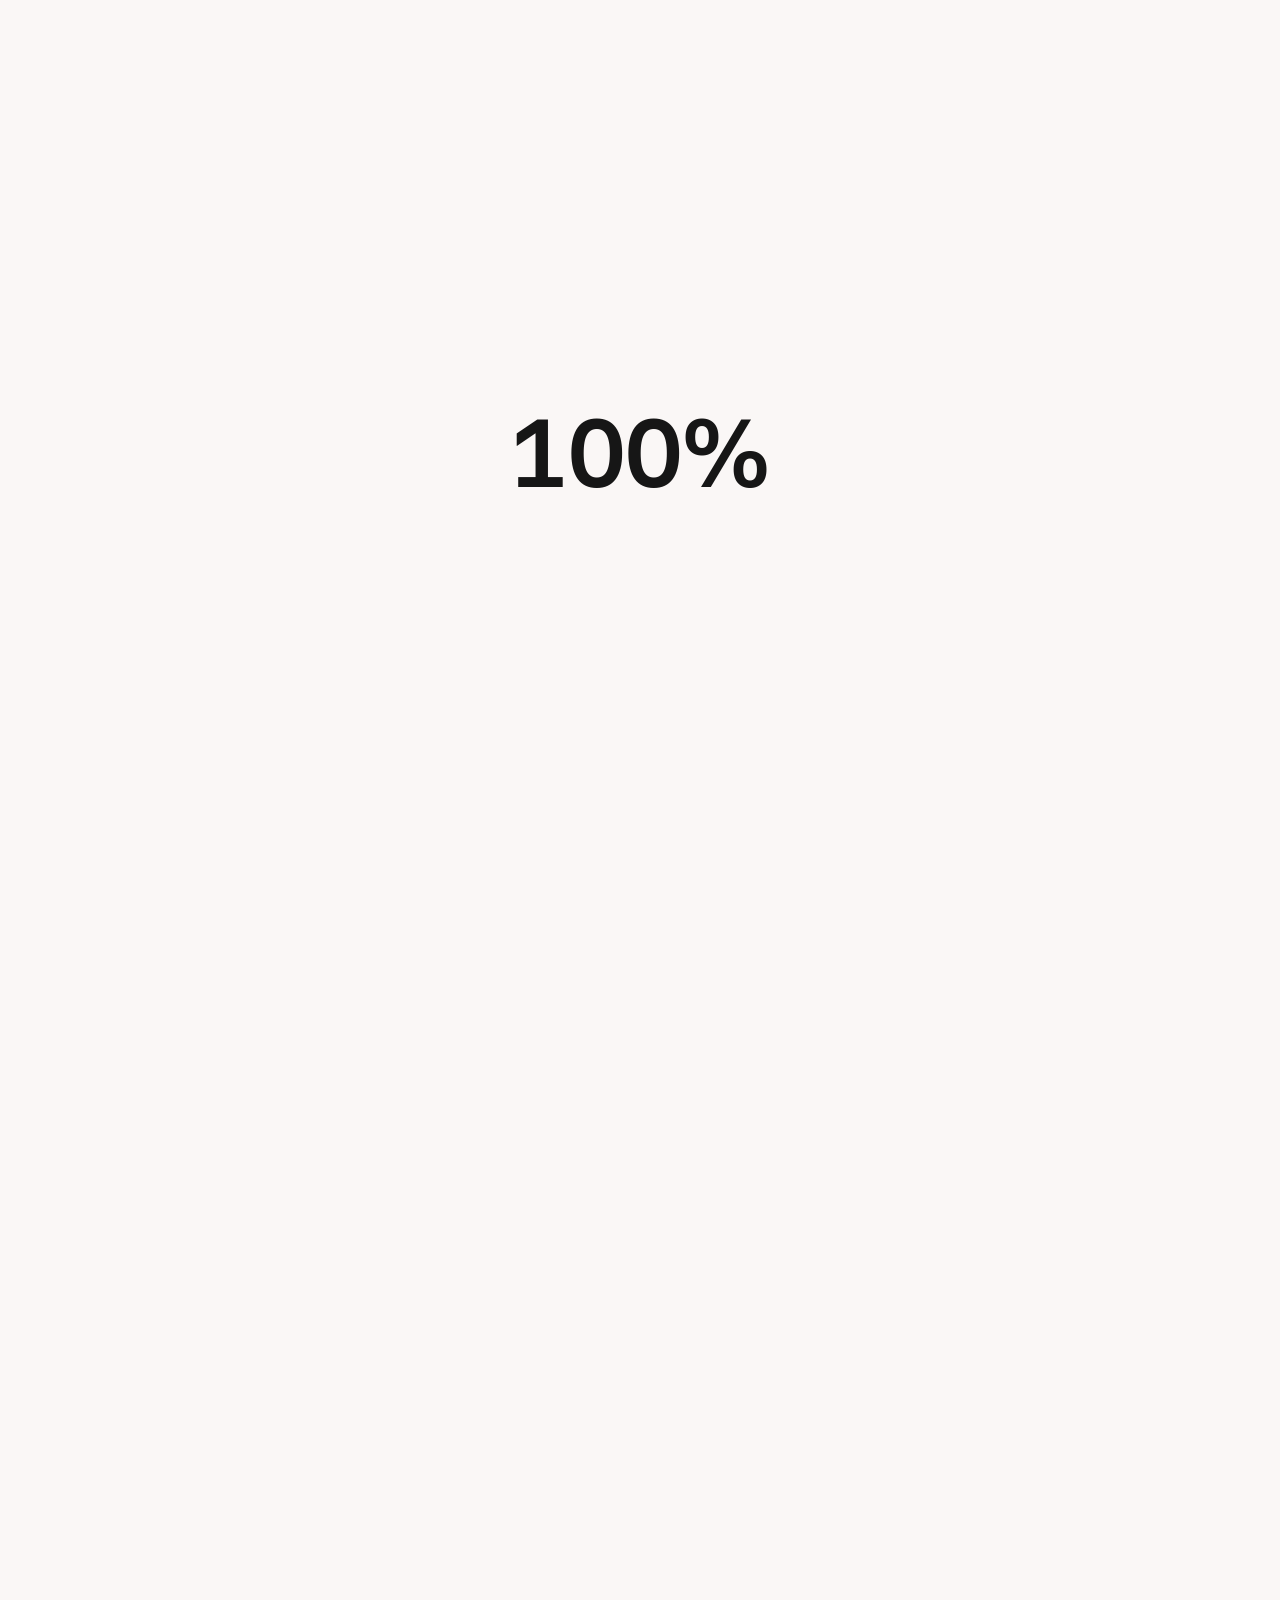
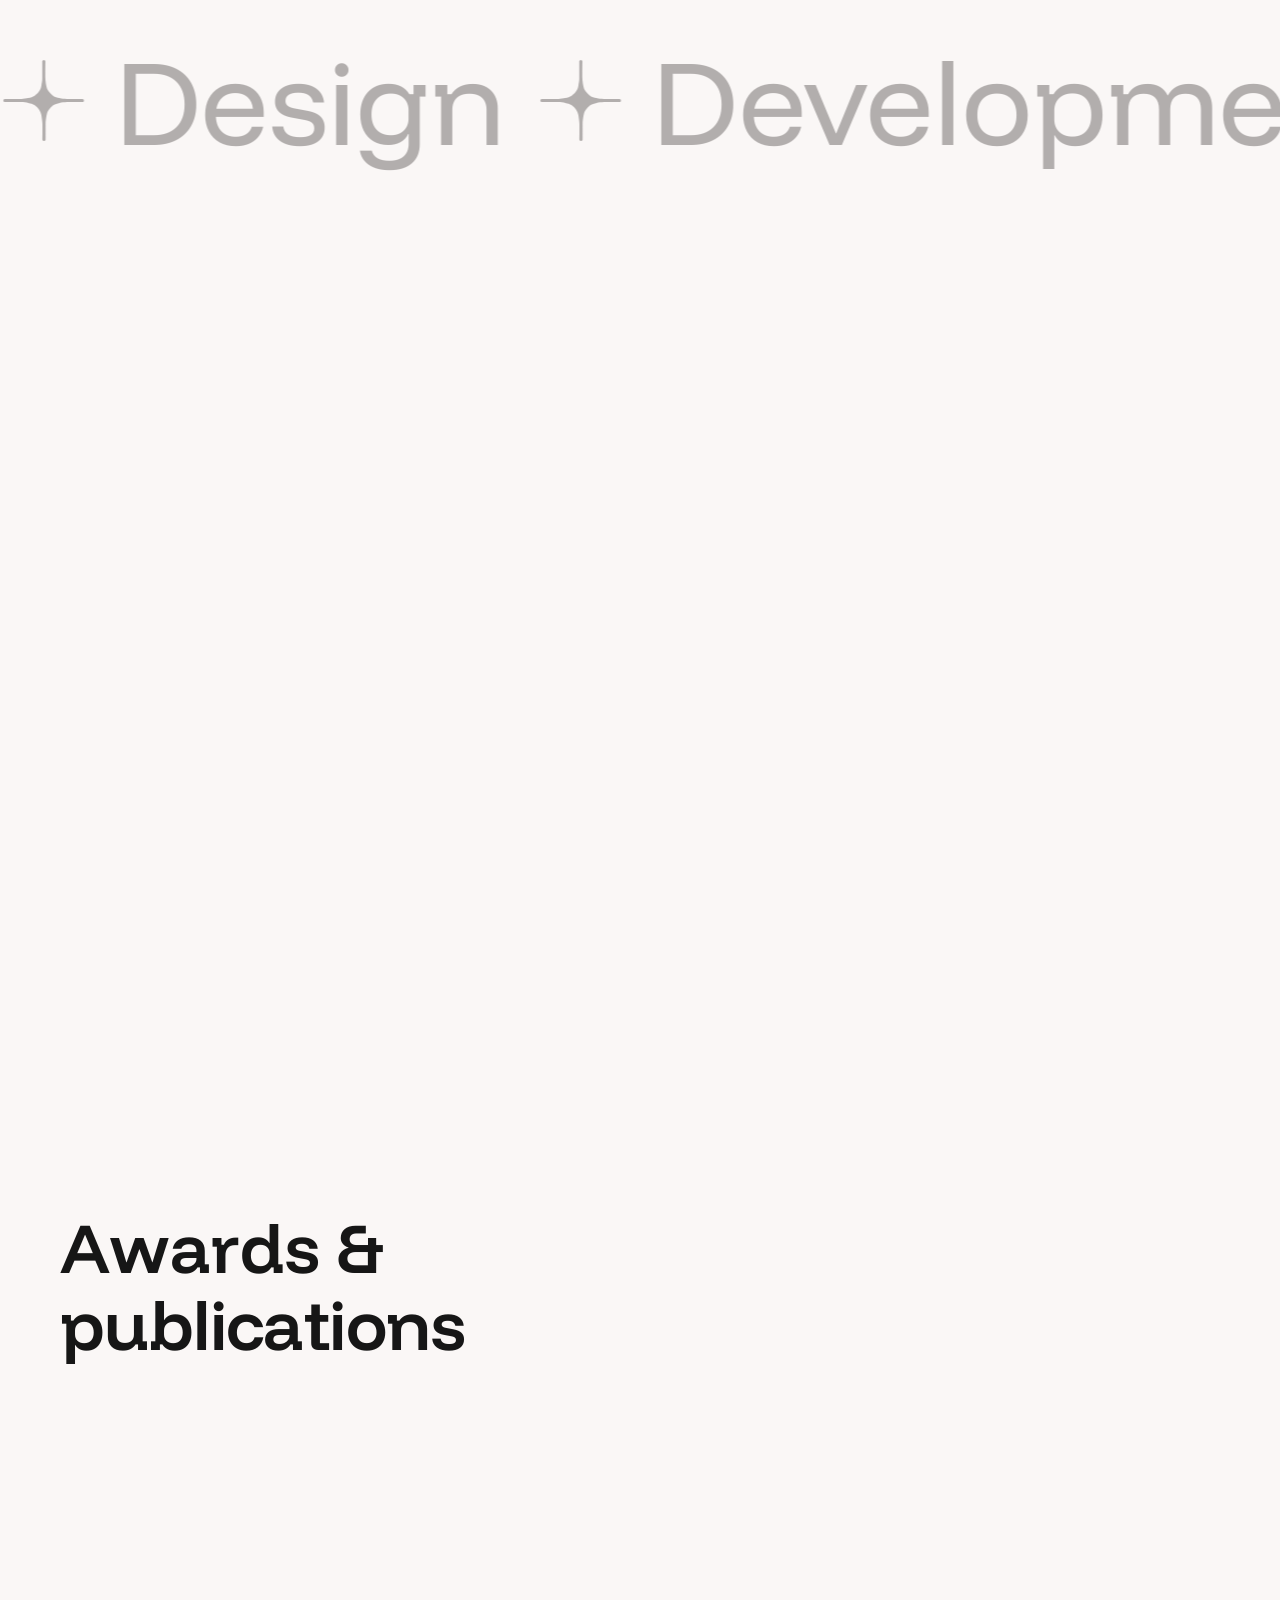
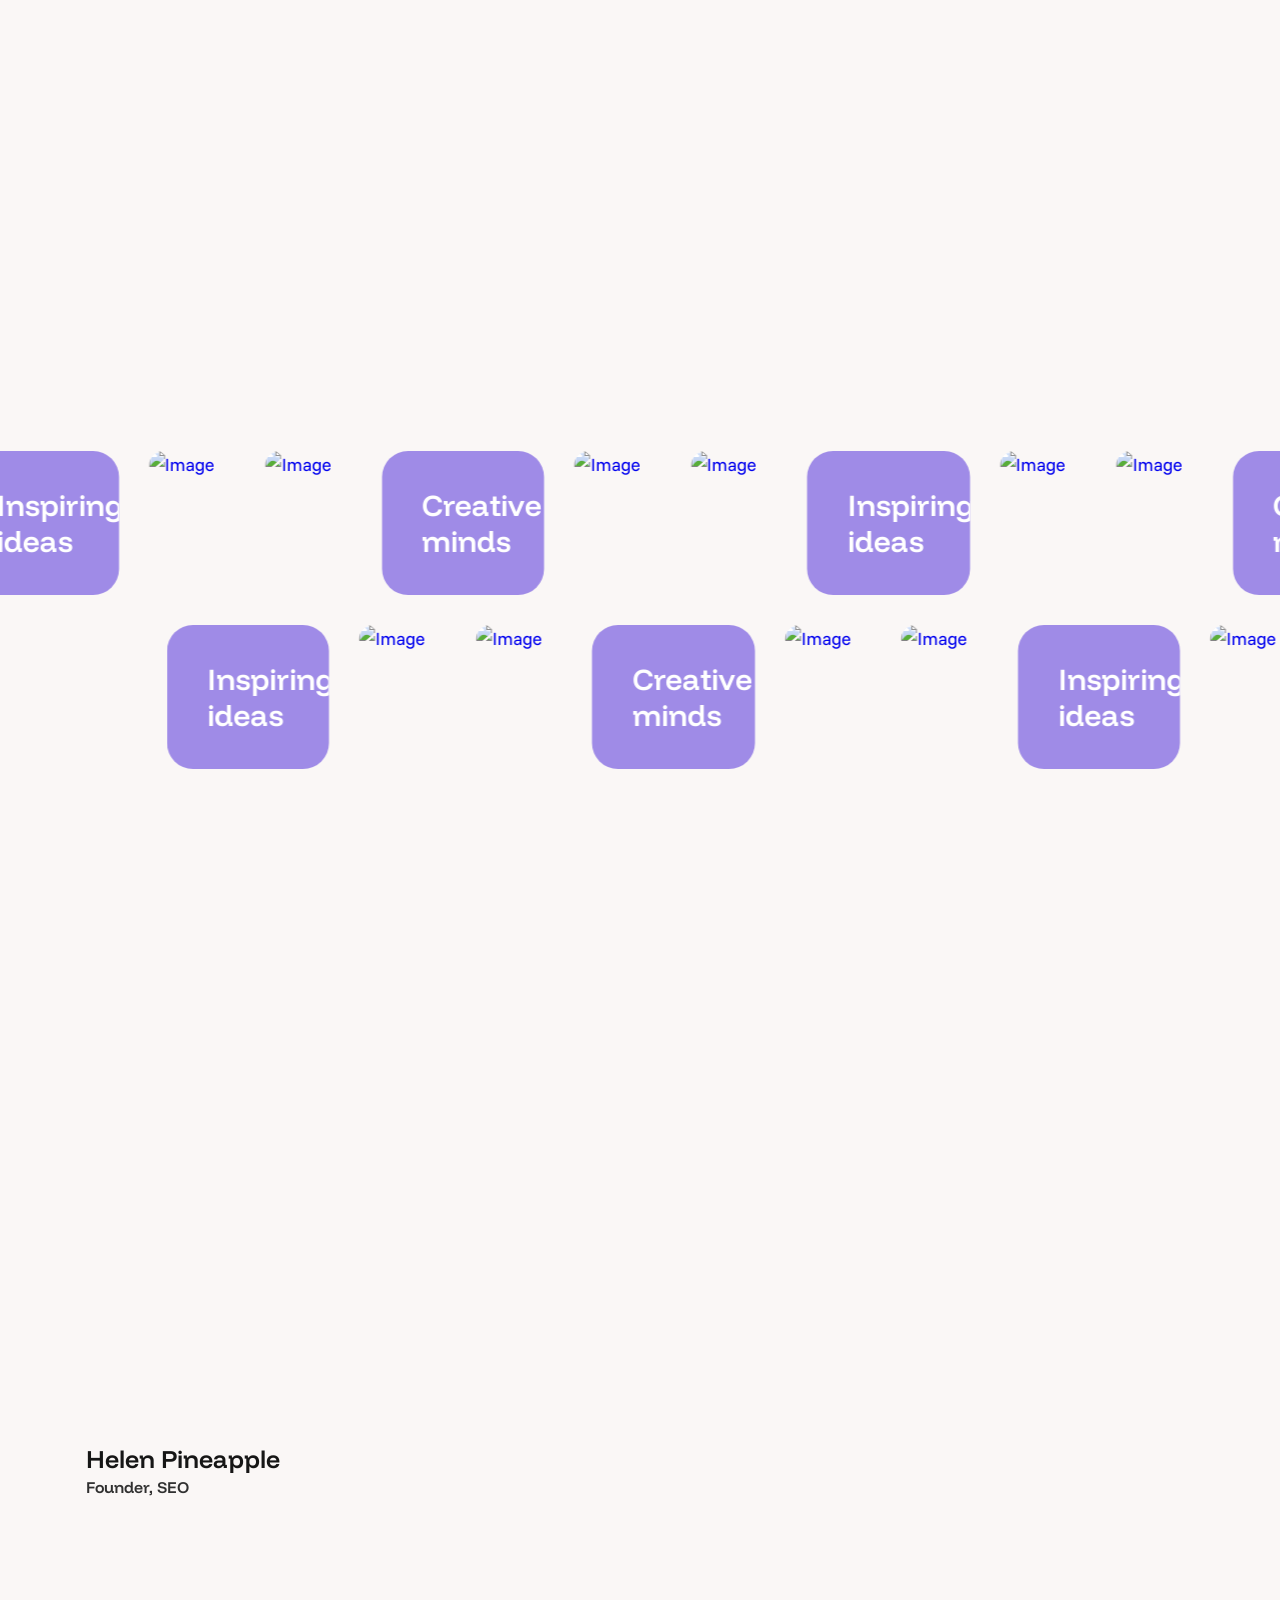
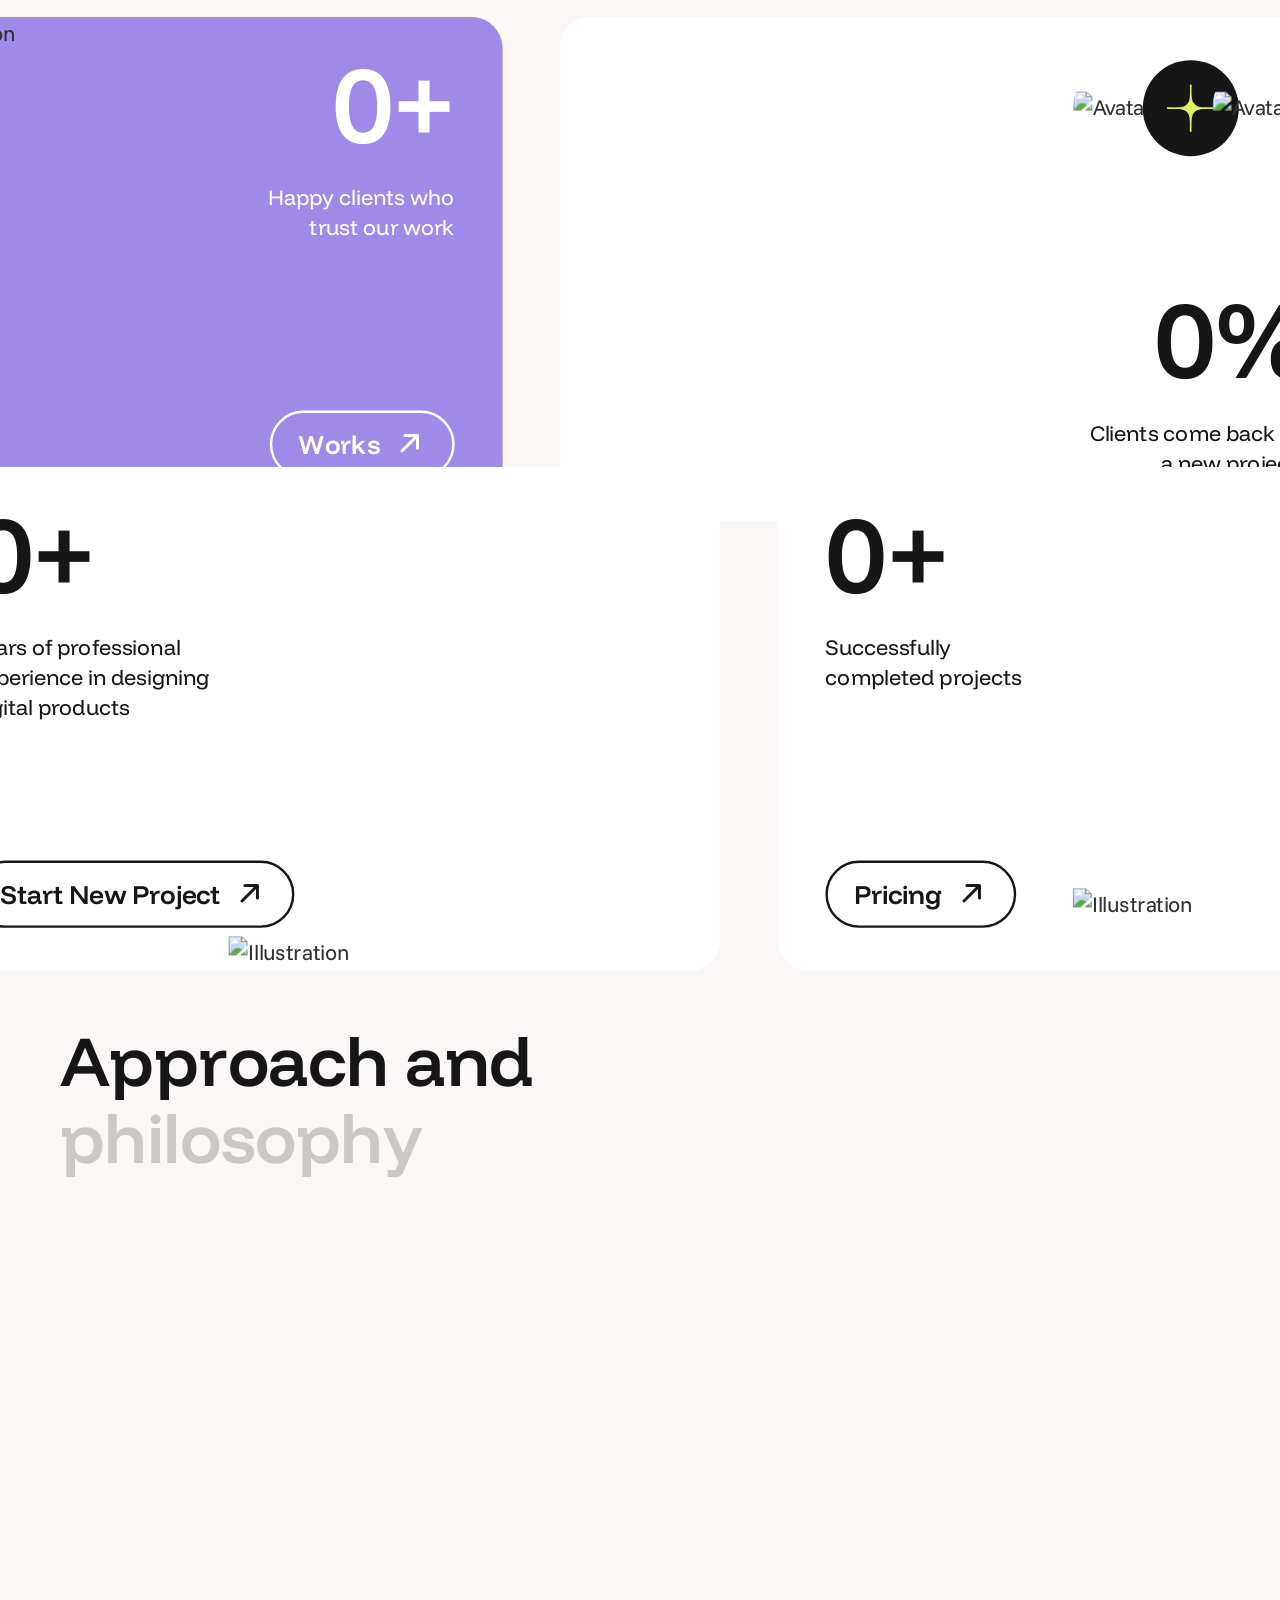
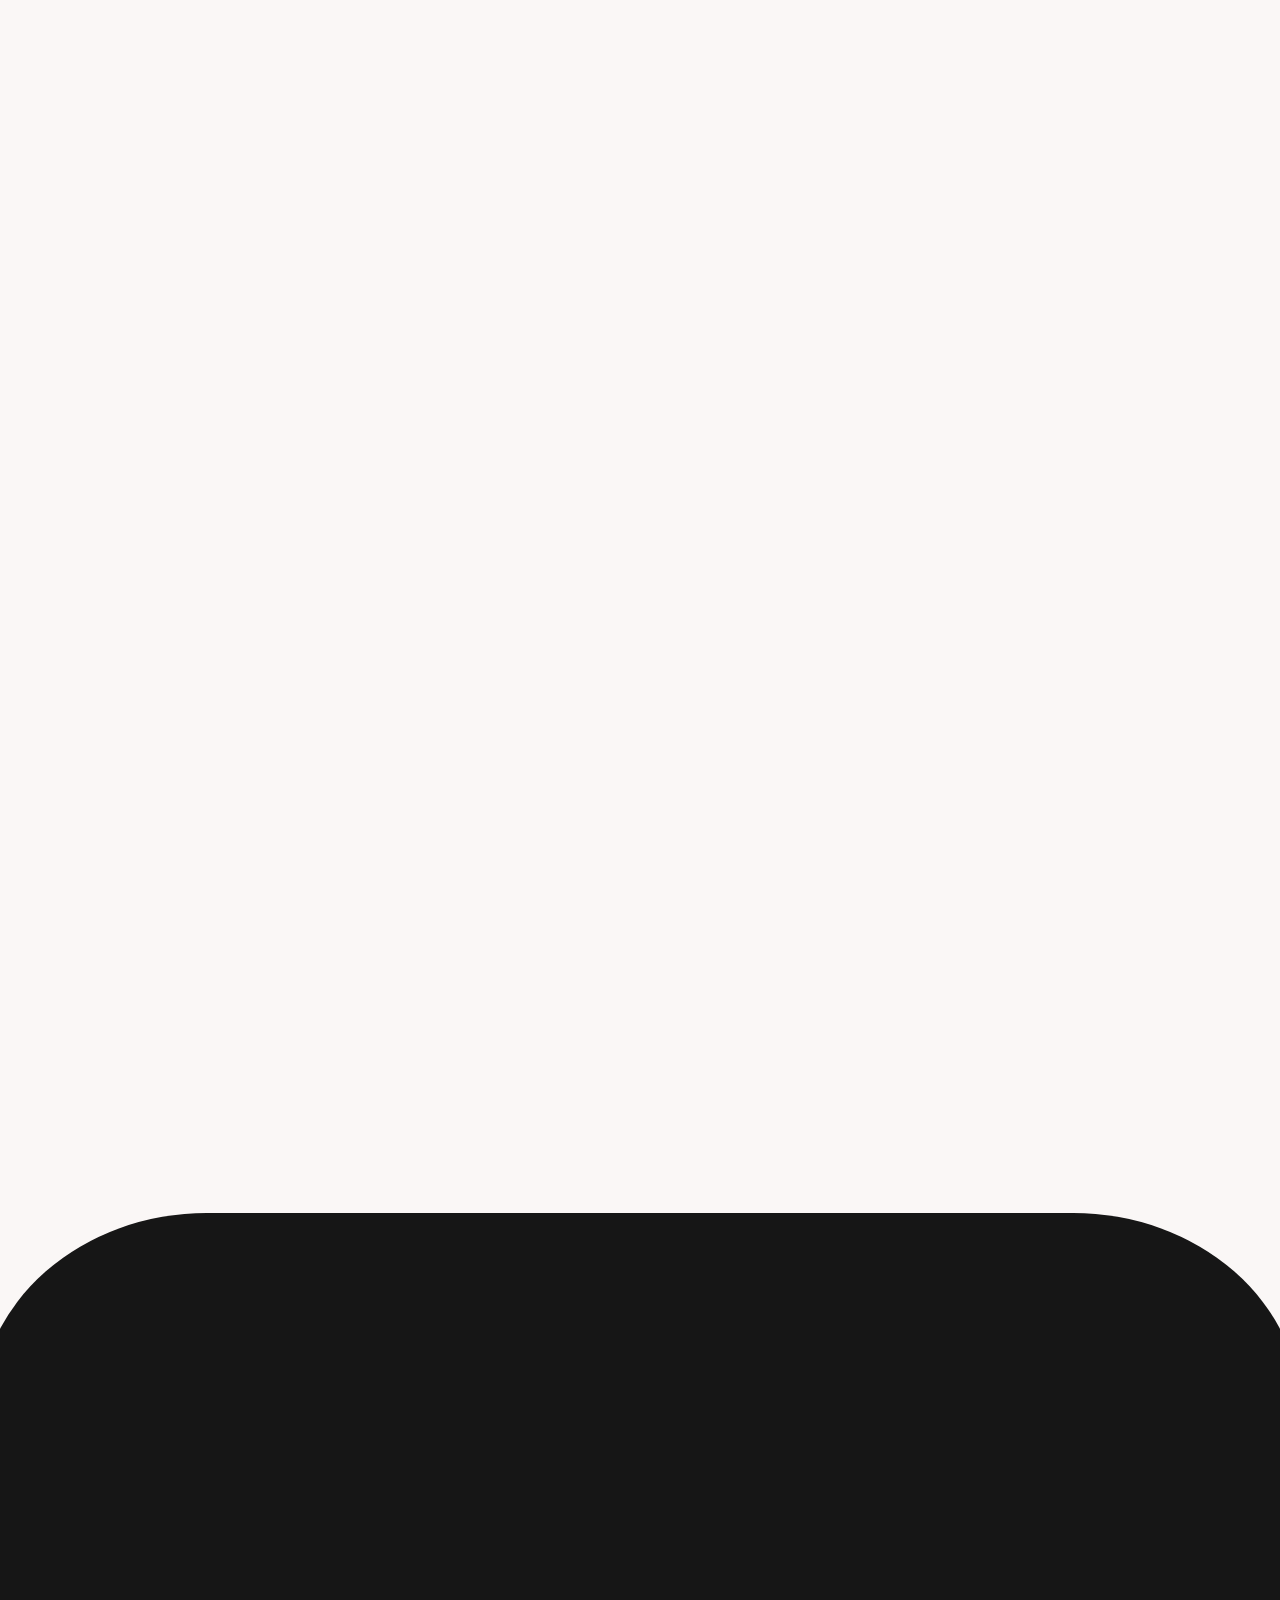
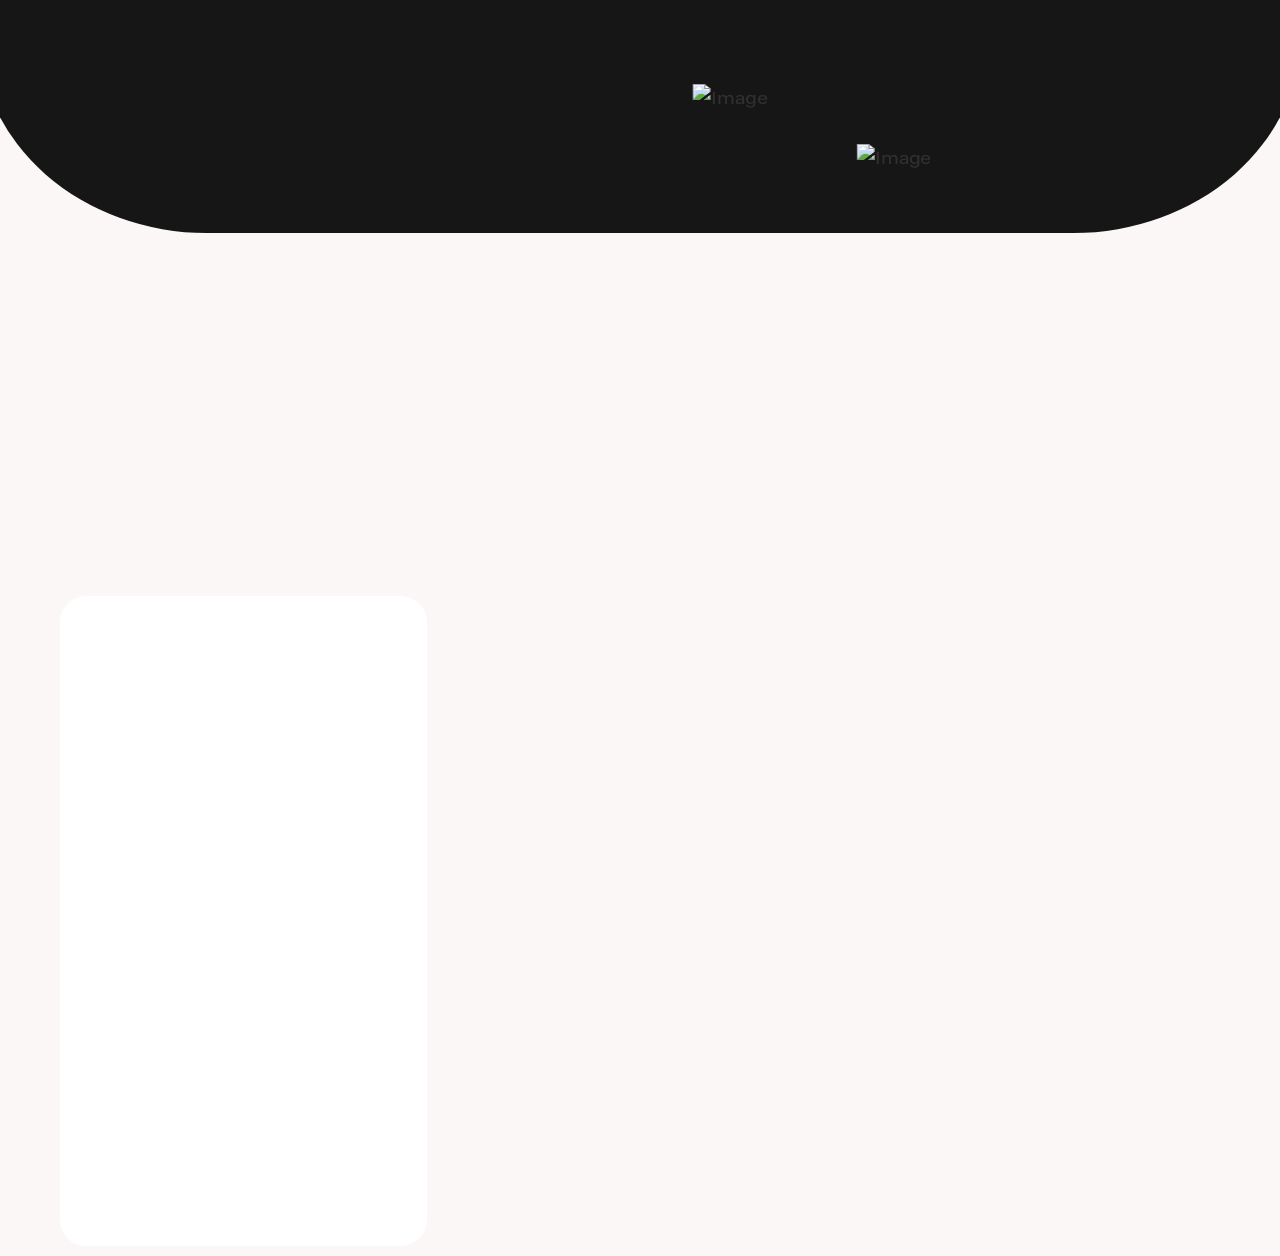
==== about-us.html @ a9be9098 "chnage in home page" ====
<!DOCTYPE html>
<html lang="en" dir="ltr">

  <head>
    <meta charset="UTF-8">

    <!-- Page Title -->
    <title>Rayo - Digital Agency & Personal Portfolio HTML Template</title>

    <!-- Meta Tags -->
    <meta name="description" content="Elevate your digital presence with Rayo - dynamic and stylish HTML template designed for creative agencies and personal brands. With modern layouts, smooth interactions and a polished aesthetic, Rayo template helps showcase projects, services and expertise with clarity and impact.">
    <meta name="keywords" content="mix_design, resume, portfolio, personal page, cv, template, one page, responsive, html5, css3, creative, clean">
    <meta name="author" content="mix_design">

    <!-- Viewport Meta-->
    <meta http-equiv="X-UA-Compatible" content="IE=edge">
    <meta name="viewport" content="width=device-width, initial-scale=1, maximum-scale=1">

    <!-- Template Favicon & Icons Start -->
    <link rel="icon" href="img/favicon/favicon.ico" sizes="any">
    <link rel="icon" href="img/favicon/icon.svg" type="image/svg+xml">
    <link rel="apple-touch-icon" href="img/favicon/apple-touch-icon.png">
    <link rel="manifest" href="img/favicon/manifest.webmanifest">
    <!-- Template Favicon & Icons End -->

    <!-- Facebook Metadata Start -->
    <meta property="og:image:height" content="1200">
    <meta property="og:image:width" content="1200">
    <meta property="og:title" content="Rayo - Digital Agency & Personal Portfolio HTML Template">
    <meta property="og:description" content="Elevate your digital presence with Rayo - dynamic and stylish HTML template designed for creative agencies and personal brands. With modern layouts, smooth interactions and a polished aesthetic, Rayo template helps showcase projects, services and expertise with clarity and impact.">
    <meta property="og:url" content="https://mixdesign.dev/themeforest/rayo">
    <meta property="og:image" content="https://mixdesign.dev/themeforest/rayo/img/og-image.jpg">
    <!-- Facebook Metadata End -->

    <!-- Template Styles Start -->
    <link rel="stylesheet" type="text/css" href="css/loaders/loader.css">
    <link rel="stylesheet" type="text/css" href="css/plugins.css">
    <link rel="stylesheet" type="text/css" href="css/main.css">
    <!-- Template Styles End -->

    <!-- Custom Browser Color Start -->
    <meta name="theme-color" media="(prefers-color-scheme: light)" content="#FAF7F6">
    <meta name="theme-color" media="(prefers-color-scheme: dark)" content="#161616">
    <meta name="msapplication-navbutton-color" content="#161616">
    <meta name="mobile-web-app-capable" content="yes">
    <meta name="apple-mobile-web-app-status-bar-style" content="black-translucent">
    <!-- Custom Browser Color End -->
    
  </head>

  <body>

    <!-- Loader Start -->
    <div id="loader" class="loader">
      <div class="loader__wrapper">
        <div class="loader__content">
          <div class="loader__count">
            <span class="count__text">0</span>
            <span class="count__percent">%</span>
          </div>
        </div>
      </div>
    </div>
    <!-- Loader End -->

    <!-- Menu & Menu Hamburger Start -->
    <nav class="mxd-nav__wrap" data-lenis-prevent="">

      <!-- Hamburger Start -->
      <div class="mxd-nav__contain loading__fade">
        <a href="#0" class="mxd-nav__hamburger">
          <!-- flip element -->
          <div class="hamburger__base"></div>
          <div class="hamburger__line"></div>
          <div class="hamburger__line"></div>
        </a>
      </div>
      <!-- Hamburger End -->

      <!-- Main Navigation Start -->
      <div class="mxd-menu__wrapper">
        <!-- background active layer -->
        <div class="mxd-menu__base"></div>
        <!-- menu container -->
        <div class="mxd-menu__contain">
          <div class="mxd-menu__inner">
            <!-- left side -->
            <div class="mxd-menu__left">
              <p class="mxd-menu__caption menu-fade-in">🦄 Innovative design<br>and cutting-edge development</p>
              <div class="main-menu">
                <nav class="main-menu__content">
                  <ul id="main-menu" class="main-menu__accordion">
                    <li class="main-menu__item">
                      <div class="main-menu__toggle">
                        <span class="main-menu__link btn btn-anim">
                          <span class="btn-caption">Home</span>
                        </span>
                        <svg xmlns="http://www.w3.org/2000/svg" width="20" height="20" version="1.1" viewBox="0 0 20 20">
                          <path d="M19.6,9.6h-3.9c-.4,0-1.8-.2-1.8-.2-.6,0-1.1-.2-1.6-.6-.5-.3-.9-.8-1.2-1.2-.3-.4-.4-.9-.5-1.4,0,0,0-1.1-.2-1.5V.4c0-.2-.2-.4-.4-.4s-.4.2-.4.4v4.4c0,.4-.2,1.5-.2,1.5,0,.5-.2,1-.5,1.4-.3.5-.7.9-1.2,1.2s-1,.5-1.6.6c0,0-1.2,0-1.7.2H.4c-.2,0-.4.2-.4.4s.2.4.4.4h4.1c.4,0,1.7.2,1.7.2.6,0,1.1.2,1.6.6.4.3.8.7,1.1,1.1.3.5.5,1,.6,1.6,0,0,0,1.3.2,1.7v4.1c0,.2.2.4.4.4s.4-.2.4-.4v-4.1c0-.4.2-1.7.2-1.7,0-.6.2-1.1.6-1.6.3-.4.7-.8,1.1-1.1.5-.3,1-.5,1.6-.6,0,0,1.3,0,1.8-.2h3.9c.2,0,.4-.2.4-.4s-.2-.4-.4-.4h0Z"/>
                        </svg>
                      </div>
                      <ul class="submenu">
                        <li class="submenu__item">
                          <a href="index-main.html">Main home</a>
                        </li>
                        <li class="submenu__item">
                          <a href="index-software-development-company.html">Software development company</a>
                        </li>
                        <li class="submenu__item">
                          <a href="index-freelancer-portfolio.html">Freelancer portfolio</a>
                        </li>
                        <li class="submenu__item">
                          <a href="index-digital-agency.html">Digital agency</a>
                        </li>
                        <li class="submenu__item">
                          <a href="index-creative-design-studio.html">Creative design studio</a>
                        </li>
                        <li class="submenu__item">
                          <a href="index-personal-portfolio.html">Personal portfolio</a>
                        </li>
                        <li class="submenu__item">
                          <a href="index-web-agency.html">Web agency</a>
                        </li>
                        <li class="submenu__item">
                          <a href="index-creative-developer.html">Creative developer</a>
                        </li>
                        <li class="submenu__item">
                          <a href="index-designer.html">Designer</a>
                        </li>
                      </ul>
                    </li>
                    <li class="main-menu__item">
                      <div class="main-menu__toggle">
                        <span class="main-menu__link btn btn-anim">
                          <span class="btn-caption">Works</span>
                        </span>
                        <svg xmlns="http://www.w3.org/2000/svg" width="20" height="20" version="1.1" viewBox="0 0 20 20">
                          <path d="M19.6,9.6h-3.9c-.4,0-1.8-.2-1.8-.2-.6,0-1.1-.2-1.6-.6-.5-.3-.9-.8-1.2-1.2-.3-.4-.4-.9-.5-1.4,0,0,0-1.1-.2-1.5V.4c0-.2-.2-.4-.4-.4s-.4.2-.4.4v4.4c0,.4-.2,1.5-.2,1.5,0,.5-.2,1-.5,1.4-.3.5-.7.9-1.2,1.2s-1,.5-1.6.6c0,0-1.2,0-1.7.2H.4c-.2,0-.4.2-.4.4s.2.4.4.4h4.1c.4,0,1.7.2,1.7.2.6,0,1.1.2,1.6.6.4.3.8.7,1.1,1.1.3.5.5,1,.6,1.6,0,0,0,1.3.2,1.7v4.1c0,.2.2.4.4.4s.4-.2.4-.4v-4.1c0-.4.2-1.7.2-1.7,0-.6.2-1.1.6-1.6.3-.4.7-.8,1.1-1.1.5-.3,1-.5,1.6-.6,0,0,1.3,0,1.8-.2h3.9c.2,0,.4-.2.4-.4s-.2-.4-.4-.4h0Z"/>
                        </svg>
                      </div>
                      <ul class="submenu">
                        <li class="submenu__item">
                          <a href="works-simple.html">Portfolio</a>
                        </li>
                        <li class="submenu__item">
                          <a href="works-masonry.html">Works masonry</a>
                        </li>
                        <li class="submenu__item">
                          <a href="project-details.html">Project details</a>
                        </li>
                      </ul>
                    </li>
                    <li class="main-menu__item">
                      <div class="main-menu__toggle">
                        <span class="main-menu__link btn btn-anim">
                          <span class="btn-caption">Pages</span>
                        </span>
                        <svg xmlns="http://www.w3.org/2000/svg" width="20" height="20" version="1.1" viewBox="0 0 20 20">
                          <path d="M19.6,9.6h-3.9c-.4,0-1.8-.2-1.8-.2-.6,0-1.1-.2-1.6-.6-.5-.3-.9-.8-1.2-1.2-.3-.4-.4-.9-.5-1.4,0,0,0-1.1-.2-1.5V.4c0-.2-.2-.4-.4-.4s-.4.2-.4.4v4.4c0,.4-.2,1.5-.2,1.5,0,.5-.2,1-.5,1.4-.3.5-.7.9-1.2,1.2s-1,.5-1.6.6c0,0-1.2,0-1.7.2H.4c-.2,0-.4.2-.4.4s.2.4.4.4h4.1c.4,0,1.7.2,1.7.2.6,0,1.1.2,1.6.6.4.3.8.7,1.1,1.1.3.5.5,1,.6,1.6,0,0,0,1.3.2,1.7v4.1c0,.2.2.4.4.4s.4-.2.4-.4v-4.1c0-.4.2-1.7.2-1.7,0-.6.2-1.1.6-1.6.3-.4.7-.8,1.1-1.1.5-.3,1-.5,1.6-.6,0,0,1.3,0,1.8-.2h3.9c.2,0,.4-.2.4-.4s-.2-.4-.4-.4h0Z"/>
                        </svg>
                      </div>
                      <ul class="submenu">
                        <li class="submenu__item">
                          <a href="about-me.html">About me</a>
                        </li>
                        <li class="submenu__item active">
                          <a href="about-us.html">About us</a>
                        </li>
                        <li class="submenu__item">
                          <a href="services.html">Services</a>
                        </li>
                        <li class="submenu__item">
                          <a href="team.html">Our team</a>
                        </li>
                        <li class="submenu__item">
                          <a href="pricing.html">Pricing</a>
                        </li>
                        <li class="submenu__item">
                          <a href="faq.html">FAQ page</a>
                        </li>
                        <li class="submenu__item">
                          <a href="404.html">404 error page</a>
                        </li>
                        <li class="submenu__item">
                          <a href="index.html">Landing page</a>
                        </li>
                      </ul>
                    </li>
                    <li class="main-menu__item">
                      <div class="main-menu__toggle">
                        <span class="main-menu__link btn btn-anim">
                          <span class="btn-caption">Insights</span>
                        </span>
                        <svg xmlns="http://www.w3.org/2000/svg" width="20" height="20" version="1.1" viewBox="0 0 20 20">
                          <path d="M19.6,9.6h-3.9c-.4,0-1.8-.2-1.8-.2-.6,0-1.1-.2-1.6-.6-.5-.3-.9-.8-1.2-1.2-.3-.4-.4-.9-.5-1.4,0,0,0-1.1-.2-1.5V.4c0-.2-.2-.4-.4-.4s-.4.2-.4.4v4.4c0,.4-.2,1.5-.2,1.5,0,.5-.2,1-.5,1.4-.3.5-.7.9-1.2,1.2s-1,.5-1.6.6c0,0-1.2,0-1.7.2H.4c-.2,0-.4.2-.4.4s.2.4.4.4h4.1c.4,0,1.7.2,1.7.2.6,0,1.1.2,1.6.6.4.3.8.7,1.1,1.1.3.5.5,1,.6,1.6,0,0,0,1.3.2,1.7v4.1c0,.2.2.4.4.4s.4-.2.4-.4v-4.1c0-.4.2-1.7.2-1.7,0-.6.2-1.1.6-1.6.3-.4.7-.8,1.1-1.1.5-.3,1-.5,1.6-.6,0,0,1.3,0,1.8-.2h3.9c.2,0,.4-.2.4-.4s-.2-.4-.4-.4h0Z"/>
                        </svg>
                      </div>
                      <ul class="submenu">
                        <li class="submenu__item">
                          <a href="blog-standard.html">Blog standard</a>
                        </li>
                        <li class="submenu__item">
                          <a href="blog-creative.html">Blog creative</a>
                        </li>
                        <li class="submenu__item">
                          <a href="blog-article.html">Single post</a>
                        </li>
                      </ul>
                    </li>
                    <li class="main-menu__item">
                      <a class="main-menu__link btn btn-anim" href="contact.html">
                        <span class="btn-caption">Contact</span>
                      </a>
                    </li>
                  </ul>
                </nav>
              </div>
            </div>
            <!-- right side -->
            <div class="mxd-menu__right">
              <div class="menu-promo">
                <div class="menu-promo__content">
                  <p class="menu-promo__caption menu-fade-in">👋 Nice to see you!<br>I'm Alex Walker, digital 
                    designer and illustrator based in Odesa, Ukraine</p>
                  <div class="menu-promo__video">
                    <video class="menu-video" id="inner-video" preload="auto" autoplay="autoplay" loop="loop" muted="muted" poster="https://dummyimage.com/540x310/5d5d5d/737373">
                      <source type="video/mp4" src="video/540x310_video.mp4">
                      <source type="video/webm" src="video/540x310_video.webm">
                      <source type="video/ogv" src="video/540x310_video.ogv">
                    </video>
                  </div>
                </div>
              </div>
            </div>
            <!-- data bottom line -->
            <div class="mxd-menu__data menu-fade-in">
              <p class="t-xsmall">
                Made with
                <i class="ph-fill ph-heart t-additional"></i>
                by
                <a class="no-effect" href="https://1.envato.market/EKA9WD" target="_blank">Mix_Design</a>
              </p>
              <p class="t-xsmall">
                <i class="ph ph-copyright"></i>
                2025
              </p>
            </div>
          </div>
        </div>
      </div>
      <!-- Main Navigation End -->

    </nav>
    <!-- Menu & Menu Hamburger End -->

    <!-- Header Start -->
    <header id="header" class="mxd-header">
      <!-- header logo -->
      <div class="mxd-header__logo loading__fade">
        <a href="index-main.html" class="mxd-logo">
          <!-- logo icon -->
          <svg class="mxd-logo__image" version="1.1" xmlns="http://www.w3.org/2000/svg" x="0px" y="0px" viewBox="0 0 56 56" style="enable-background:new 0 0 56 56;" xml:space="preserve">
            <style type="text/css">
              .mxd-logo__bg{fill:var(--base-opp);}
              .mxd-logo__cat{clip-path:url(#mxd-logo__id);fill:var(--base);}
            </style>
            <path class="mxd-logo__bg" d="M56,28c0,11.1-2.9,28-28,28S0,39.1,0,28S2.9,0,28,0S56,16.9,56,28z"/>
            <g>
              <defs>
                <path id="mxd-logo__clippath" d="M28,0C2.9,0,0,16.9,0,28s2.9,28,28,28s28-16.9,28-28S53.1,0,28,0z"/>
              </defs>
              <clipPath id="mxd-logo__id">
                <use xlink:href="#mxd-logo__clippath"  style="overflow:visible;"/>
              </clipPath>
              <path class="mxd-logo__cat" d="M33.6,34.5h0.9
                c0.5,0,0.9,0.4,0.9,0.9v3.7c0,0.5-0.4,0.9-0.9,0.9h-0.9c-0.5,0-0.9-0.4-0.9-0.9v-3.7C32.7,34.9,33.1,34.5,33.6,34.5z M20.5,37.3
                v1.9c0,0.5,0.4,0.9,0.9,0.9h0.9c0.5,0,0.9-0.4,0.9-0.9v-3.7c0-0.5-0.4-0.9-0.9-0.9h-0.9c-0.5,0-0.9,0.4-0.9,0.9V37.3L20.5,37.3z
                M39.2,21.5v0.9c0,0.5-0.4,0.9-0.9,0.9h-0.9c-0.5,0-0.9-0.4-0.9-0.9v-0.9c0-0.5,0.4-0.9,0.9-0.9h0.9C38.8,20.5,39.2,21,39.2,21.5z
                M34.5,26.1h0.9c0.5,0,0.9-0.4,0.9-0.9v-0.9c0-0.5-0.4-0.9-0.9-0.9h-0.9c-0.5,0-0.9,0.4-0.9,0.9v0.9C33.6,25.7,34,26.1,34.5,26.1z
                M28,26.1h-4.7c-0.5,0-0.9,0.4-0.9,0.9V28c0,0.5,0.4,0.9,0.9,0.9h9.3c0.5,0,0.9-0.4,0.9-0.9v-0.9c0-0.5-0.4-0.9-0.9-0.9H28L28,26.1
                z M19.6,24.3v0.9c0,0.5,0.4,0.9,0.9,0.9h0.9c0.5,0,0.9-0.4,0.9-0.9v-0.9c0-0.5-0.4-0.9-0.9-0.9h-0.9C20,23.3,19.6,23.8,19.6,24.3z
                M16.8,21.5v0.9c0,0.5,0.4,0.9,0.9,0.9h0.9c0.5,0,0.9-0.4,0.9-0.9v-0.9c0-0.5-0.4-0.9-0.9-0.9h-0.9C17.2,20.5,16.8,21,16.8,21.5z
                M14,26.1v4.7c0,0.5,0.4,0.9,0.9,0.9h0.9c0.5,0,0.9-0.4,0.9-0.9v-6.5c0-0.5-0.4-0.9-0.9-0.9h-0.9c-0.5,0-0.9,0.4-0.9,0.9V26.1
                L14,26.1z M11.2,34.5v1.9c0,0.5-0.4,0.9-0.9,0.9H7.5c-0.5,0-0.9,0.4-0.9,0.9v0.9c0,0.5,0.4,0.9,0.9,0.9h0.9c0.5,0,0.9,0.4,0.9,0.9
                V42c0,0.5-0.4,0.9-0.9,0.9H7.5c-0.5,0-0.9,0.4-0.9,0.9v0.9c0,0.5,0.4,0.9,0.9,0.9h0.9c0.5,0,0.9,0.4,0.9,0.9V56
                c0,0.5,0.4,0.9,0.9,0.9h0.9c0.5,0,0.9-0.4,0.9-0.9v-6.5c0-0.5,0.4-0.9,0.9-0.9h3.7c0.5,0,0.9-0.4,0.9-0.9v-0.9
                c0-0.5-0.4-0.9-0.9-0.9h-3.7c-0.5,0-0.9-0.4-0.9-0.9v-6.5c0-0.5,0.4-0.9,0.9-0.9c0.5,0,0.9-0.4,0.9-0.9v-3.7c0-0.5-0.4-0.9-0.9-0.9
                h-0.9c-0.5,0-0.9,0.4-0.9,0.9L11.2,34.5L11.2,34.5z M42,26.1v-1.9c0-0.5-0.4-0.9-0.9-0.9h-0.9c-0.5,0-0.9,0.4-0.9,0.9v6.5
                c0,0.5,0.4,0.9,0.9,0.9h0.9c0.5,0,0.9-0.4,0.9-0.9V26.1L42,26.1z M49.5,39.2v-0.9c0-0.5-0.4-0.9-0.9-0.9h-2.8
                c-0.5,0-0.9-0.4-0.9-0.9v-3.7c0-0.5-0.4-0.9-0.9-0.9h-0.9c-0.5,0-0.9,0.4-0.9,0.9v3.7c0,0.5,0.4,0.9,0.9,0.9c0.5,0,0.9,0.4,0.9,0.9
                v6.5c0,0.5-0.4,0.9-0.9,0.9h-3.7c-0.5,0-0.9,0.4-0.9,0.9v0.9c0,0.5,0.4,0.9,0.9,0.9h3.7c0.5,0,0.9,0.4,0.9,0.9V56
                c0,0.5,0.4,0.9,0.9,0.9h0.9c0.5,0,0.9-0.4,0.9-0.9v-9.3c0-0.5,0.4-0.9,0.9-0.9h0.9c0.5,0,0.9-0.4,0.9-0.9v-0.9
                c0-0.5-0.4-0.9-0.9-0.9h-0.9c-0.5,0-0.9-0.4-0.9-0.9v-0.9c0-0.5,0.4-0.9,0.9-0.9h0.9C49,40.1,49.5,39.7,49.5,39.2L49.5,39.2z"/>
            </g>
          </svg>
          <!-- logo text -->
          <span class="mxd-logo__text">rayo<br>template</span>
        </a>
      </div>
      <!-- header controls -->
      <div class="mxd-header__controls loading__fade">
        <button id="color-switcher" class="mxd-color-switcher" type="button" role="switch" aria-label="light/dark mode" aria-checked="true"></button>
        <a class="btn btn-anim btn-default btn-mobile-icon btn-outline slide-right-up" href="contact.html">
          <span class="btn-caption">Say Hello</span>
          <i class="ph-bold ph-arrow-up-right"></i>
        </a>
      </div>
    </header>
    <!-- Header End -->

    <!-- Page Content Start -->
    <main id="mxd-page-content" class="mxd-page-content inner-page-content">

      <!-- Section - Inner Page Headline Start -->
      <div class="mxd-section mxd-section-inner-headline padding-headline-pre-block">
        <div class="mxd-container grid-container">
        
          <!-- Block - Inner Page Headline Start -->
          <div class="mxd-block loading-wrap">
            <div class="container-fluid px-0">
              <div class="row gx-0">

                <!-- Inner Headline Name Start -->
                <div class="col-12 col-xl-2 mxd-grid-item no-margin">
                  <div class="mxd-block__name name-inner-headline loading__item">
                    <p class="mxd-point-subtitle">
                      <svg version="1.1" xmlns="http://www.w3.org/2000/svg" x="0px" y="0px" width="20px" height="20px" viewBox="0 0 20 20" fill="currentColor">
                        <path fill="currentColor" d="M19.6,9.6c0,0-3,0-4,0c-0.4,0-1.8-0.2-1.8-0.2c-0.6-0.1-1.1-0.2-1.6-0.6c-0.5-0.3-0.9-0.8-1.2-1.2
                          c-0.3-0.4-0.4-0.9-0.5-1.4c0,0-0.1-1.1-0.2-1.5c-0.1-1.1,0-4.4,0-4.4C10.4,0.2,10.2,0,10,0S9.6,0.2,9.6,0.4c0,0,0.1,3.3,0,4.4
                          c0,0.4-0.2,1.5-0.2,1.5C9.4,6.7,9.2,7.2,9,7.6C8.7,8.1,8.2,8.5,7.8,8.9c-0.5,0.3-1,0.5-1.6,0.6c0,0-1.2,0.1-1.7,0.2
                          c-1,0.1-4.2,0-4.2,0C0.2,9.6,0,9.8,0,10c0,0.2,0.2,0.4,0.4,0.4c0,0,3.1-0.1,4.2,0c0.4,0,1.7,0.2,1.7,0.2c0.6,0.1,1.1,0.2,1.6,0.6
                          c0.4,0.3,0.8,0.7,1.1,1.1c0.3,0.5,0.5,1,0.6,1.6c0,0,0.1,1.3,0.2,1.7c0,1,0,4.1,0,4.1c0,0.2,0.2,0.4,0.4,0.4s0.4-0.2,0.4-0.4
                          c0,0,0-3.1,0-4.1c0-0.4,0.2-1.7,0.2-1.7c0.1-0.6,0.2-1.1,0.6-1.6c0.3-0.4,0.7-0.8,1.1-1.1c0.5-0.3,1-0.5,1.6-0.6
                          c0,0,1.3-0.1,1.8-0.2c1,0,4,0,4,0c0.2,0,0.4-0.2,0.4-0.4C20,9.8,19.8,9.6,19.6,9.6L19.6,9.6z"/>
                      </svg>
                      <span>Studio</span>
                    </p>
                  </div>
                </div>
                <!-- Inner Headline Name Start -->

                <!-- Inner Headline Content Start -->
                <div class="col-12 col-xl-10 mxd-grid-item no-margin">

                  <div class="mxd-block__content">
                    <div class="mxd-block__inner-headline">
                      <h1 class="inner-headline__title headline-img-before headline-img-06 loading__item">Driven by ideas and innovation</h1>
                      <!-- <p class="inner-headline__text t-large t-bright">Our team is a blend of creative 
                        thinkers, problem-solvers, and tech enthusiasts dedicated to bringing your ideas 
                        to life. Together, we craft innovative solutions that inspire and deliver results.</p> -->
                    </div>
                  </div>

                </div>
                <!-- Inner Headline Content End -->

              </div>
            </div>
          </div>
          <!-- Block - Inner Page Headline End -->

        </div>
      </div>
      <!-- Section - Inner Page Headline End -->

      <!-- Section - Culture & Values Start -->
      <div class="mxd-section padding-grid-pre-mtext">
        <div class="mxd-container grid-container">
          
          <!-- Block - Culture & Values Start -->
          <div class="mxd-block">
            <div class="mxd-values loading__fade">
              <div class="container-fluid p-0">
                <div class="row g-0 d-flex">
                  <div class="col-12 col-xl-2 mxd-values__item order-2 order-xl-1 mxd-grid-item no-margin animate-card-2">
                    <div class="mxd-values__lists fullheight-xl">
                      <div class="container-fluid p-0 fullheight-xl">
                        <div class="row g-0 fullheight-xl d-xl-flex flex-xl-column justify-content-xl-between">
                          <div class="col-12 col-sm-6 col-xl-12 mxd-values__lists-item">
                            <ul>
                                <li>
                                  <p class="t-small anim-uni-in-up">Innovations</p>
                                </li>
                                <li>
                                  <p class="t-small anim-uni-in-up">Excellence</p>
                                </li>
                                <li>
                                  <p class="t-small anim-uni-in-up">Creativity</p>
                                </li>
                                <li>
                                  <p class="t-small anim-uni-in-up">Experience</p>
                                </li>
                                <li>
                                  <p class="t-small anim-uni-in-up">Competence</p>
                                </li>
                                <li>
                                  <p class="t-small anim-uni-in-up">Passion</p>
                                </li>
                              </ul>
                          </div>
                          <div class="col-12 col-sm-6 col-xl-12 mxd-values__lists-item">
                            <ul>
                              <li>
                                <p class="t-small anim-uni-in-up">Web design</p>
                              </li>
                              <li>
                                <p class="t-small anim-uni-in-up">IU/UX</p>
                              </li>
                              <li>
                                <p class="t-small anim-uni-in-up">App design</p>
                              </li>
                              <li>
                                <p class="t-small anim-uni-in-up">Development</p>
                              </li>
                              <li>
                                <p class="t-small anim-uni-in-up">Branding</p>
                              </li>
                              <li>
                                <p class="t-small anim-uni-in-up">Motion</p>
                              </li>
                            </ul>
                          </div>
                        </div>
                      </div>
                    </div>
                  </div>
                  <div class="col-12 col-xl-4 mxd-values__item order-1 order-xl-2 mxd-grid-item no-margin animate-card-2">
                    <div class="mxd-values__image image-large-desktop image-values-1 parallax-img-small"></div>
                  </div>
                  <div class="col-12 col-xl-6 mxd-values__item order-3 order-xl-3 mobile-reverse mxd-grid-item no-margin animate-card-2">
                    <div class="mxd-values__image image-small-desktop image-values-2 parallax-img-small"></div>
                    <div class="mxd-values__descr has-top-list anim-uni-in-up">
                      <p class="t-bright t-large reveal-type">We are a creative digital agency specializing 
                        in innovative design and cutting-edge development. We help businesses stand out and 
                        thrive in the modern landscape.</p>
                    </div>
                  </div>
                </div>
              </div>
            </div>
          </div>
          <!-- Block - Culture & Values Start -->
          
        </div>
      </div>
      <!-- Section - Culture & Values End -->

      <!-- Section - Marquee Text One Line Start -->
      <div class="mxd-section padding-mtext">
        <div class="mxd-container fullwidth-container">

          <!-- Block - Marquee Text One Line Start -->
          <div class="mxd-block">
            <div class="marquee marquee-right--gsap muted-extra">
              <div class="marquee__toright">
                <!-- single item -->
                <div class="marquee__item one-line item-regular text">
                  <p class="marquee__text">Design</p>
                  <div class="marquee__image">
                    <svg version="1.1" xmlns="http://www.w3.org/2000/svg" viewBox="0 0 80 80" fill="currentColor">
                      <path fill="currentColor" d="M78.4,38.4c0,0-11.8,0-15.8,0c-1.6,0-4.8-0.2-7.1-0.8c-2.3-0.6-4.3-0.8-6.3-2.4c-2-1.2-3.5-3.2-4.7-4.8
                        c-1.2-1.6-1.6-3.6-2-5.5c-0.3-1.5-0.7-4.3-0.8-5.9c-0.2-4.3,0-17.4,0-17.4C41.8,0.8,41,0,40.2,0s-1.6,0.8-1.6,1.6c0,0,0,13.1,0,17.4
                        c0,1.6-0.6,4.3-0.8,5.9c-0.3,2-0.8,4-2,5.5c-1.2,2-2.8,3.6-4.7,4.8s-4,1.8-6.3,2.4c-1.9,0.5-4.7,0.6-6.7,0.8c-3.9,0.4-16.6,0-16.6,0
                        C0.8,38.4,0,39.2,0,40c0,0.8,0.8,1.6,1.6,1.6c0,0,12.2,0,16.6,0c1.6,0,4.8,0.3,6.7,0.8c2.3,0.6,4.3,0.8,6.3,2.4
                        c1.6,1.2,3.2,2.8,4.3,4.4c1.2,2,2.1,3.9,2.4,6.3c0.2,1.7,0.7,4.7,0.8,6.7c0.2,4,0,16.2,0,16.2c0,0.8,0.8,1.6,1.6,1.6
                        s1.6-0.8,1.6-1.6c0,0,0-12.3,0-16.2c0-1.6,0.5-5.1,0.8-6.7c0.5-2.3,0.8-4.4,2.4-6.3c1.2-1.6,2.8-3.2,4.3-4.4c2-1.2,3.9-2,6.3-2.4
                        c1.8-0.3,5.1-0.7,7.1-0.8c3.5-0.2,15.8,0,15.8,0c0.8,0,1.6-0.8,1.6-1.6C80,39.2,79.2,38.4,78.4,38.4C78.4,38.4,78.4,38.4,78.4,38.4z
                        "/>
                    </svg>
                  </div>
                </div>
                <!-- single item -->
                <div class="marquee__item one-line item-regular text">
                  <p class="marquee__text">Development</p>
                  <div class="marquee__image">
                    <svg version="1.1" xmlns="http://www.w3.org/2000/svg" viewBox="0 0 80 80" fill="currentColor">
                      <path fill="currentColor" d="M78.4,38.4c0,0-11.8,0-15.8,0c-1.6,0-4.8-0.2-7.1-0.8c-2.3-0.6-4.3-0.8-6.3-2.4c-2-1.2-3.5-3.2-4.7-4.8
                        c-1.2-1.6-1.6-3.6-2-5.5c-0.3-1.5-0.7-4.3-0.8-5.9c-0.2-4.3,0-17.4,0-17.4C41.8,0.8,41,0,40.2,0s-1.6,0.8-1.6,1.6c0,0,0,13.1,0,17.4
                        c0,1.6-0.6,4.3-0.8,5.9c-0.3,2-0.8,4-2,5.5c-1.2,2-2.8,3.6-4.7,4.8s-4,1.8-6.3,2.4c-1.9,0.5-4.7,0.6-6.7,0.8c-3.9,0.4-16.6,0-16.6,0
                        C0.8,38.4,0,39.2,0,40c0,0.8,0.8,1.6,1.6,1.6c0,0,12.2,0,16.6,0c1.6,0,4.8,0.3,6.7,0.8c2.3,0.6,4.3,0.8,6.3,2.4
                        c1.6,1.2,3.2,2.8,4.3,4.4c1.2,2,2.1,3.9,2.4,6.3c0.2,1.7,0.7,4.7,0.8,6.7c0.2,4,0,16.2,0,16.2c0,0.8,0.8,1.6,1.6,1.6
                        s1.6-0.8,1.6-1.6c0,0,0-12.3,0-16.2c0-1.6,0.5-5.1,0.8-6.7c0.5-2.3,0.8-4.4,2.4-6.3c1.2-1.6,2.8-3.2,4.3-4.4c2-1.2,3.9-2,6.3-2.4
                        c1.8-0.3,5.1-0.7,7.1-0.8c3.5-0.2,15.8,0,15.8,0c0.8,0,1.6-0.8,1.6-1.6C80,39.2,79.2,38.4,78.4,38.4C78.4,38.4,78.4,38.4,78.4,38.4z
                        "/>
                    </svg>
                  </div>
                </div>
                <!-- single item -->
                <div class="marquee__item one-line item-regular text">
                  <p class="marquee__text">Branding</p>
                  <div class="marquee__image">
                    <svg version="1.1" xmlns="http://www.w3.org/2000/svg" viewBox="0 0 80 80" fill="currentColor">
                      <path fill="currentColor" d="M78.4,38.4c0,0-11.8,0-15.8,0c-1.6,0-4.8-0.2-7.1-0.8c-2.3-0.6-4.3-0.8-6.3-2.4c-2-1.2-3.5-3.2-4.7-4.8
                        c-1.2-1.6-1.6-3.6-2-5.5c-0.3-1.5-0.7-4.3-0.8-5.9c-0.2-4.3,0-17.4,0-17.4C41.8,0.8,41,0,40.2,0s-1.6,0.8-1.6,1.6c0,0,0,13.1,0,17.4
                        c0,1.6-0.6,4.3-0.8,5.9c-0.3,2-0.8,4-2,5.5c-1.2,2-2.8,3.6-4.7,4.8s-4,1.8-6.3,2.4c-1.9,0.5-4.7,0.6-6.7,0.8c-3.9,0.4-16.6,0-16.6,0
                        C0.8,38.4,0,39.2,0,40c0,0.8,0.8,1.6,1.6,1.6c0,0,12.2,0,16.6,0c1.6,0,4.8,0.3,6.7,0.8c2.3,0.6,4.3,0.8,6.3,2.4
                        c1.6,1.2,3.2,2.8,4.3,4.4c1.2,2,2.1,3.9,2.4,6.3c0.2,1.7,0.7,4.7,0.8,6.7c0.2,4,0,16.2,0,16.2c0,0.8,0.8,1.6,1.6,1.6
                        s1.6-0.8,1.6-1.6c0,0,0-12.3,0-16.2c0-1.6,0.5-5.1,0.8-6.7c0.5-2.3,0.8-4.4,2.4-6.3c1.2-1.6,2.8-3.2,4.3-4.4c2-1.2,3.9-2,6.3-2.4
                        c1.8-0.3,5.1-0.7,7.1-0.8c3.5-0.2,15.8,0,15.8,0c0.8,0,1.6-0.8,1.6-1.6C80,39.2,79.2,38.4,78.4,38.4C78.4,38.4,78.4,38.4,78.4,38.4z
                        "/>
                    </svg>
                  </div>
                </div>
                <!-- single item -->
                <div class="marquee__item one-line item-regular text">
                  <p class="marquee__text">eCommerce</p>
                  <div class="marquee__image">
                    <svg version="1.1" xmlns="http://www.w3.org/2000/svg" viewBox="0 0 80 80" fill="currentColor">
                      <path fill="currentColor" d="M78.4,38.4c0,0-11.8,0-15.8,0c-1.6,0-4.8-0.2-7.1-0.8c-2.3-0.6-4.3-0.8-6.3-2.4c-2-1.2-3.5-3.2-4.7-4.8
                        c-1.2-1.6-1.6-3.6-2-5.5c-0.3-1.5-0.7-4.3-0.8-5.9c-0.2-4.3,0-17.4,0-17.4C41.8,0.8,41,0,40.2,0s-1.6,0.8-1.6,1.6c0,0,0,13.1,0,17.4
                        c0,1.6-0.6,4.3-0.8,5.9c-0.3,2-0.8,4-2,5.5c-1.2,2-2.8,3.6-4.7,4.8s-4,1.8-6.3,2.4c-1.9,0.5-4.7,0.6-6.7,0.8c-3.9,0.4-16.6,0-16.6,0
                        C0.8,38.4,0,39.2,0,40c0,0.8,0.8,1.6,1.6,1.6c0,0,12.2,0,16.6,0c1.6,0,4.8,0.3,6.7,0.8c2.3,0.6,4.3,0.8,6.3,2.4
                        c1.6,1.2,3.2,2.8,4.3,4.4c1.2,2,2.1,3.9,2.4,6.3c0.2,1.7,0.7,4.7,0.8,6.7c0.2,4,0,16.2,0,16.2c0,0.8,0.8,1.6,1.6,1.6
                        s1.6-0.8,1.6-1.6c0,0,0-12.3,0-16.2c0-1.6,0.5-5.1,0.8-6.7c0.5-2.3,0.8-4.4,2.4-6.3c1.2-1.6,2.8-3.2,4.3-4.4c2-1.2,3.9-2,6.3-2.4
                        c1.8-0.3,5.1-0.7,7.1-0.8c3.5-0.2,15.8,0,15.8,0c0.8,0,1.6-0.8,1.6-1.6C80,39.2,79.2,38.4,78.4,38.4C78.4,38.4,78.4,38.4,78.4,38.4z
                        "/>
                    </svg>
                  </div>
                </div>
                <!-- single item -->
                <div class="marquee__item one-line item-regular text">
                  <p class="marquee__text">Mobile Apps</p>
                  <div class="marquee__image">
                    <svg version="1.1" xmlns="http://www.w3.org/2000/svg" viewBox="0 0 80 80" fill="currentColor">
                      <path fill="currentColor" d="M78.4,38.4c0,0-11.8,0-15.8,0c-1.6,0-4.8-0.2-7.1-0.8c-2.3-0.6-4.3-0.8-6.3-2.4c-2-1.2-3.5-3.2-4.7-4.8
                        c-1.2-1.6-1.6-3.6-2-5.5c-0.3-1.5-0.7-4.3-0.8-5.9c-0.2-4.3,0-17.4,0-17.4C41.8,0.8,41,0,40.2,0s-1.6,0.8-1.6,1.6c0,0,0,13.1,0,17.4
                        c0,1.6-0.6,4.3-0.8,5.9c-0.3,2-0.8,4-2,5.5c-1.2,2-2.8,3.6-4.7,4.8s-4,1.8-6.3,2.4c-1.9,0.5-4.7,0.6-6.7,0.8c-3.9,0.4-16.6,0-16.6,0
                        C0.8,38.4,0,39.2,0,40c0,0.8,0.8,1.6,1.6,1.6c0,0,12.2,0,16.6,0c1.6,0,4.8,0.3,6.7,0.8c2.3,0.6,4.3,0.8,6.3,2.4
                        c1.6,1.2,3.2,2.8,4.3,4.4c1.2,2,2.1,3.9,2.4,6.3c0.2,1.7,0.7,4.7,0.8,6.7c0.2,4,0,16.2,0,16.2c0,0.8,0.8,1.6,1.6,1.6
                        s1.6-0.8,1.6-1.6c0,0,0-12.3,0-16.2c0-1.6,0.5-5.1,0.8-6.7c0.5-2.3,0.8-4.4,2.4-6.3c1.2-1.6,2.8-3.2,4.3-4.4c2-1.2,3.9-2,6.3-2.4
                        c1.8-0.3,5.1-0.7,7.1-0.8c3.5-0.2,15.8,0,15.8,0c0.8,0,1.6-0.8,1.6-1.6C80,39.2,79.2,38.4,78.4,38.4C78.4,38.4,78.4,38.4,78.4,38.4z
                        "/>
                    </svg>
                  </div>
                </div>
              </div>
            </div>
          </div>
          <!-- Block - Marquee Text One Line End -->

        </div>
      </div>
      <!-- Section - Marquee Text One Line End -->

      <!-- Section - Parallax Divider Start -->
      <div class="mxd-section padding-pre-title">
        <div class="mxd-container">
          <div class="mxd-divider">
            <div class="mxd-divider__image divider-image-8 parallax-img"></div>
          </div>
        </div>
      </div>
      <!-- Section - Parallax Divider End -->

      <!-- Section - Awards & Publications List Start -->
      <div class="mxd-section overflow-hidden padding-pre-grid mobile-grid-s">
        <div class="mxd-container grid-container">

          <!-- Block - Section Title Start -->
          <div class="mxd-block">
            <div class="mxd-section-title">
              <div class="container-fluid p-0">
                <div class="row g-0">
                  <div class="col-12 col-xl-6 mxd-grid-item no-margin">
                    <div class="mxd-section-title__hrtitle">
                      <h2 class="reveal-type">Awards &<br>publications</h2>
                    </div>
                  </div>
                  <div class="col-12 col-xl-3 mxd-grid-item no-margin"></div>
                  <div class="col-12 col-xl-3 mxd-grid-item no-margin">
                    <div class="mxd-section-title__hrcontrols pre-title anim-uni-in-up">
                      <a class="btn btn-anim btn-default btn-outline slide-right-up" href="blog-standard.html">
                        <span class="btn-caption">View More</span>
                        <i class="ph-bold ph-arrow-up-right"></i>
                      </a>
                    </div>
                  </div>
                </div>
              </div>
            </div>
          </div>
          <!-- Block - Section Title End -->

          <!-- Block - Approach and Philosophy List Start -->
          <div class="mxd-block">
            <div class="mxd-awards-list hover-reveal">
              <!-- item -->
              <a class="mxd-awards-list__item hover-reveal__item" href="https://medium.com/" target="_blank">
                <div class="mxd-awards-list__border anim-uni-in-up"></div>
                <div class="hover-reveal__content overflow-visible hover-reveal-260x260">
                  <img class="hover-reveal__image" src="https://dummyimage.com/600x600/5d5d5d/838383" alt="Project Preview">
                </div>
                <div class="mxd-awards-list__inner">
                  <div class="container-fluid px-0">
                    <div class="row gx-0">
                      <div class="col-12 col-xl-8 mxd-grid-item no-margin">
                        <div class="mxd-awards-list__title anim-uni-in-up">
                          <div class="mxd-awards-list__icon">
                            <i class="ph ph-arrow-right"></i>
                          </div>
                          <p>Some article on Medium</p>
                        </div>
                      </div>
                      <div class="col-6 col-md-6 col-xl-2 mxd-grid-item no-margin">
                        <div class="mxd-awards-list__tagslist">
                          <ul>
                            <li class="anim-uni-in-up">
                              <p class="t-small">UI/UX design</p>
                            </li>
                            <li class="anim-uni-in-up">
                              <p class="t-small">Development</p>
                            </li>
                          </ul>
                        </div>
                        
                      </div>
                      <div class="col-6 col-md-6 col-xl-2 mxd-grid-item no-margin">
                        <div class="mxd-awards-list__date anim-uni-in-up">
                          <p class="t-small">2025</p>
                        </div>
                      </div>
                    </div>
                  </div>
                </div>
                <div class="mxd-awards-list__border anim-uni-in-up"></div>
              </a>
              <!-- item -->
              <a class="mxd-awards-list__item hover-reveal__item" href="https://www.awwwards.com/" target="_blank">
                <div class="mxd-awards-list__border anim-uni-in-up"></div>
                <div class="hover-reveal__content overflow-visible hover-reveal-260x260">
                  <img class="hover-reveal__image" src="https://dummyimage.com/600x600/5d5d5d/838383" alt="Project Preview">
                </div>
                <div class="mxd-awards-list__inner">
                  <div class="container-fluid px-0">
                    <div class="row gx-0">
                      <div class="col-12 col-xl-8 mxd-grid-item no-margin">
                        <div class="mxd-awards-list__title anim-uni-in-up">
                          <div class="mxd-awards-list__icon">
                            <i class="ph ph-arrow-right"></i>
                          </div>
                          <p>Awwwards nomination</p>
                        </div>
                      </div>
                      <div class="col-6 col-md-6 col-xl-2 mxd-grid-item no-margin">
                        <div class="mxd-awards-list__tagslist">
                          <ul>
                            <li class="anim-uni-in-up">
                              <p class="t-small">UI/UX</p>
                            </li>
                            <li class="anim-uni-in-up">
                              <p class="t-small">Frontend</p>
                            </li>
                          </ul>
                        </div>
                        
                      </div>
                      <div class="col-6 col-md-6 col-xl-2 mxd-grid-item no-margin">
                        <div class="mxd-awards-list__date anim-uni-in-up">
                          <p class="t-small">2024</p>
                        </div>
                      </div>
                    </div>
                  </div>
                </div>
                <div class="mxd-awards-list__border anim-uni-in-up"></div>
              </a>
              <!-- item -->
              <a class="mxd-awards-list__item hover-reveal__item" href="https://www.behance.net/" target="_blank">
                <div class="mxd-awards-list__border anim-uni-in-up"></div>
                <div class="hover-reveal__content overflow-visible hover-reveal-260x260">
                  <img class="hover-reveal__image" src="https://dummyimage.com/600x600/5d5d5d/838383" alt="Project Preview">
                </div>
                <div class="mxd-awards-list__inner">
                  <div class="container-fluid px-0">
                    <div class="row gx-0">
                      <div class="col-12 col-xl-8 mxd-grid-item no-margin">
                        <div class="mxd-awards-list__title anim-uni-in-up">
                          <div class="mxd-awards-list__icon">
                            <i class="ph ph-arrow-right"></i>
                          </div>
                          <p>Behance curated work</p>
                        </div>
                      </div>
                      <div class="col-6 col-md-6 col-xl-2 mxd-grid-item no-margin">
                        <div class="mxd-awards-list__tagslist">
                          <ul>
                            <li class="anim-uni-in-up">
                              <p class="t-small">Illustrations</p>
                            </li>
                            <li class="anim-uni-in-up">
                              <p class="t-small">Graphic design</p>
                            </li>
                          </ul>
                        </div>
                      </div>
                      <div class="col-6 col-md-6 col-xl-2 mxd-grid-item no-margin">
                        <div class="mxd-awards-list__date anim-uni-in-up">
                          <p class="t-small">2024</p>
                        </div>
                      </div>
                    </div>
                  </div>
                </div>
                <div class="mxd-awards-list__border anim-uni-in-up"></div>
              </a>
              <!-- item -->
              <a class="mxd-awards-list__item hover-reveal__item" href="https://medium.com/" target="_blank">
                <div class="mxd-awards-list__border anim-uni-in-up"></div>
                <div class="hover-reveal__content overflow-visible hover-reveal-260x260">
                  <img class="hover-reveal__image" src="https://dummyimage.com/600x600/5d5d5d/838383" alt="Project Preview">
                </div>
                <div class="mxd-awards-list__inner">
                  <div class="container-fluid px-0">
                    <div class="row gx-0">
                      <div class="col-12 col-xl-8 mxd-grid-item no-margin">
                        <div class="mxd-awards-list__title anim-uni-in-up">
                          <div class="mxd-awards-list__icon">
                            <i class="ph ph-arrow-right"></i>
                          </div>
                          <p>Article on Medium</p>
                        </div>
                      </div>
                      <div class="col-6 col-md-6 col-xl-2 mxd-grid-item no-margin">
                        <div class="mxd-awards-list__tagslist">
                          <ul>
                            <li class="anim-uni-in-up">
                              <p class="t-small">UI/UX</p>
                            </li>
                            <li class="anim-uni-in-up">
                              <p class="t-small">Frontend</p>
                            </li>
                          </ul>
                        </div>
                        
                      </div>
                      <div class="col-6 col-md-6 col-xl-2 mxd-grid-item no-margin">
                        <div class="mxd-awards-list__date anim-uni-in-up">
                          <p class="t-small">2024</p>
                        </div>
                      </div>
                    </div>
                  </div>
                </div>
                <div class="mxd-awards-list__border anim-uni-in-up"></div>
              </a>
            </div>
          </div>
          <!-- Block - Approach and Philosophy List Start -->

        </div>
      </div>
      <!-- Section - Awards & Publications List End -->

      <!-- Section - Marquee Images Two Lines Start -->
      <div class="mxd-section padding-default mobile-title">
        <div class="mxd-container fullwidth-container">

          <!-- Block - Marquee Images Two Lines Start -->
          <div class="mxd-block">
            <div class="marquee marquee--gsap">
              <!-- top line -->
              <div class="marquee__top">
                <!-- item -->
                <div class="marquee__item image">
                  <a class="marquee__link" href="project-details.html">
                    <img src="https://dummyimage.com/1200x1000/4d4d4d/838383" alt="Image">
                  </a>
                </div>
                <!-- item -->
                <div class="marquee__item has-caption padding-4">
                  <p>Inspiring<br>ideas</p>
                </div>
                <!-- item -->
                <div class="marquee__item">
                  <a class="marquee__link" href="project-details.html">
                    <img src="https://dummyimage.com/1200x1000/4d4d4d/838383" alt="Image">
                  </a>
                </div>
                <!-- item -->
                <div class="marquee__item">
                  <a class="marquee__link" href="project-details.html">
                    <img src="https://dummyimage.com/1200x1000/4d4d4d/838383" alt="Image">
                  </a>
                </div>
                <!-- item -->
                <div class="marquee__item has-caption padding-4">
                  <p>Creative<br>minds</p>
                </div>
                <!-- item -->
                <div class="marquee__item">
                  <a class="marquee__link" href="project-details.html">
                    <img src="https://dummyimage.com/1200x1000/4d4d4d/838383" alt="Image">
                  </a>
                </div>
              </div>
              <!-- bottom line -->
              <div class="marquee__bottom">
                <!-- item -->
                <div class="marquee__item has-caption padding-4">
                  <p>Inspiring<br>ideas</p>
                </div>
                <!-- item -->
                <div class="marquee__item">
                  <a class="marquee__link" href="project-details.html">
                    <img src="https://dummyimage.com/1200x1000/4d4d4d/838383" alt="Image">
                  </a>
                </div>
                <!-- item -->
                <div class="marquee__item">
                  <a class="marquee__link" href="project-details.html">
                    <img src="https://dummyimage.com/1200x1000/4d4d4d/838383" alt="Image">
                  </a>
                </div>
                <!-- item -->
                <div class="marquee__item has-caption padding-4">
                  <p>Creative<br>minds</p>
                </div>
                <!-- item -->
                <div class="marquee__item">
                  <a class="marquee__link" href="project-details.html">
                    <img src="https://dummyimage.com/1200x1000/4d4d4d/838383" alt="Image">
                  </a>
                </div>
                <!-- item -->
                <div class="marquee__item">
                  <a class="marquee__link" href="project-details.html">
                    <img src="https://dummyimage.com/1200x1000/4d4d4d/838383" alt="Image">
                  </a>
                </div>
              </div>
            </div>
          </div>
          <!-- Block - Marquee Images Two Lines End -->

        </div>
      </div>
      <!-- Section - Marquee Images Two Lines End -->

      <!-- Section - Team Leaders Start -->
      <div class="mxd-section padding-pre-grid">
        <div class="mxd-container grid-container">

          <!-- Block - Team Leaders Start -->
          <div class="mxd-block">
            <div class="mxd-team-cards">
              <div class="container-fluid p-0">
                <div class="row g-0 flex-column-reverse flex-xl-row">
    
                  <!-- item cards -->
                  <div class="col-12 col-xl-8">
                    <div class="container-fluid p-0">
                      <div class="row g-0">
                        <!-- single card -->
                        <div class="col-12 col-md-6 mxd-team-cards__item mxd-grid-item no-margin-desktop animate-card-3">
                          <div class="mxd-team-cards__media anim-uni-in-up">
                            <div class="mxd-team-cards__photo">
                              <img src="https://dummyimage.com/800x920/4d4d4d/838383" alt="">
                            </div>
                            <div class="mxd-team-cards__socials">
                              <a class="btn btn-anim tag tag-default tag-permanent" href="https://www.linkedin.com/" target="_blank">
                                <span class="btn-caption">Linkedin</span>
                              </a>
                              <a class="btn btn-anim tag tag-default tag-permanent" href="https://www.behance.net/" target="_blank">
                                <span class="btn-caption">Behance</span>
                              </a>
                            </div>
                          </div>
                          <div class="mxd-team-cards__info">
                            <p class="mxd-team-cards__name t-large t-bright t-caption">Helen Pineapple</p>
                            <p class="mxd-team-cards__position t-small t-medium t-140">Founder, SEO</p>
                          </div>
                        </div>
                        <!-- single card -->
                        <div class="col-12 col-md-6 mxd-team-cards__item mxd-grid-item no-margin-desktop animate-card-3">
                          <div class="mxd-team-cards__media anim-uni-in-up">
                            <div class="mxd-team-cards__photo">
                              <img src="https://dummyimage.com/800x920/4d4d4d/838383" alt="">
                            </div>
                            <div class="mxd-team-cards__socials">
                              <a class="btn btn-anim tag tag-default tag-permanent" href="https://www.linkedin.com/" target="_blank">
                                <span class="btn-caption">Linkedin</span>
                              </a>
                              <a class="btn btn-anim tag tag-default tag-permanent" href="https://www.figma.com/community" target="_blank">
                                <span class="btn-caption">Figma Community</span>
                              </a>
                            </div>
                          </div>
                          <div class="mxd-team-cards__info">
                            <p class="mxd-team-cards__name t-large t-bright t-caption">Alex Tomato</p>
                            <p class="mxd-team-cards__position t-small t-medium t-140">SEO, Brand manager</p>
                          </div>
                        </div>
                      </div>
                    </div>
                  </div>
                  <!-- item title -->
                  <div class="col-12 col-xl-4 mxd-team-cards__item mxd-grid-item no-margin animate-card-3">
                    <div class="mxd-team-cards__h2-block right-block">
    
                      <!-- Section Title Start -->
                      <div class="mxd-section-title pre-grid">
                        <div class="container-fluid p-0">
                          <div class="row g-0">
                            <div class="col-12">
                              <div class="mxd-section-title__title">
                                <h2 class="reveal-type">Creative leaders</h2>
                              </div>
                            </div>
                            <div class="col-12">
                              <div class="mxd-section-title__descr">
                                <p class="anim-uni-in-up">Technical experts dedicated to delivering flawless, 
                                  high-performing digital experiences.</p>
                              </div>
                            </div>
                            <div class="col-12">
                              <div class="mxd-section-title__controls anim-uni-in-up">
                                <a class="btn btn-anim btn-default btn-outline slide-right-up" href="team.html">
                                  <span class="btn-caption">Meet our team</span>
                                  <i class="ph-bold ph-arrow-up-right"></i>
                                </a>
                              </div>
                            </div>
                          </div>
                        </div>
                      </div>
                      <!-- Section Title End -->
    
                    </div>
                  </div>
                </div>
    
              </div>
            </div>
          </div>
          <!-- Block - Team Leaders End -->

        </div>
      </div>
      <!-- Section - Team Leaders End -->

      <!-- Section - Statistics Cards Start -->
      <div class="mxd-section overflow-hidden padding-pre-title">
        <div class="mxd-container grid-container">

          <!-- Block - Statistics Cards Start -->
          <div class="mxd-block">
            <div class="mxd-stats-cards">
              <div class="container-fluid px-0">
                <div class="row gx-0">
                  <!-- item -->
                  <div class="col-12 col-xl-5 mxd-stats-cards__item mxd-grid-item anim-uni-scale-in-right">
                    <div class="mxd-stats-cards__inner align-end bg-accent radius-m padding-4">
                      <div class="mxd-counter align-end">
                        <p id="stats-counter-1" class="mxd-counter__number mxd-stats-number opposite">0</p>
                        <p class="mxd-counter__descr t-140 t-bright opposite">Happy clients who<br>trust our work</p>
                      </div>
                      <div class="mxd-stats-cards__btngroup">
                        <a class="btn btn-anim btn-default btn-outline opposite slide-right-up" href="works-masonry.html">
                          <span class="btn-caption">Works</span>
                          <i class="ph-bold ph-arrow-up-right"></i>
                        </a>
                      </div>
                      <div class="mxd-stats-cards__image mxd-stats-cards-image-1">
                        <img src="https://dummyimage.com/800x800/5d5d5d/838383" alt="Illustration">
                      </div>
                    </div>
                  </div>
                  <!-- item -->
                  <div class="col-12 col-xl-7 mxd-stats-cards__item mxd-grid-item anim-uni-scale-in-left">
                    <div class="mxd-stats-cards__inner align-end bg-base-tint radius-m padding-4">
                      <div class="mxd-stats-cards__btngroup">
                        <div class="mxd-avatars">
                          <div class="mxd-avatars__item">
                            <img src="https://dummyimage.com/300x300/4d4d4d/838383" alt="Avatar">
                          </div>
                          <div class="mxd-avatars__item bg-base-opp">
                            <svg class="mxd-avatars__icon" version="1.1" xmlns="http://www.w3.org/2000/svg" xmlns:xlink="http://www.w3.org/1999/xlink" x="0px" y="0px"
                              width="60px" height="60px" viewBox="0 0 60 60" style="enable-background:new 0 0 60 60;" xml:space="preserve">
                              <style type="text/css">
                                .icon-star {
                                  fill:var(--additional);
                                }
                              </style>
                              <path class="icon-star" d="M58.9,28.9c0,0-9.1,0.1-12.1,0c-1.3,0-5.3-0.5-5.3-0.5c-1.7-0.2-3.4-0.7-4.8-1.7c-1.4-1-2.7-2.3-3.6-3.7
                                c-0.8-1.3-1.3-2.7-1.5-4.2c0,0-0.4-3.3-0.5-4.4c-0.2-3.3,0-13.1,0-13.1c0-0.6-0.5-1.1-1.1-1.1s-1.1,0.5-1.1,1.1
                                c0,0,0.2,9.8,0,13.1c0,1.1-0.5,4.4-0.5,4.4c-0.2,1.5-0.6,3-1.5,4.2c-0.9,1.5-2.2,2.7-3.6,3.7s-3,1.5-4.7,1.7c0,0-3.7,0.4-5,0.5
                                c-3.1,0.2-12.5,0-12.5,0C0.5,28.9,0,29.4,0,30s0.5,1.1,1.1,1.1c0,0,9.4-0.2,12.5,0c1.2,0,5,0.5,5,0.5c1.7,0.2,3.3,0.7,4.7,1.7
                                c1.3,0.9,2.4,2,3.3,3.3c1,1.4,1.5,3.1,1.7,4.8c0,0,0.4,3.9,0.5,5.2c0.1,3,0,12.2,0,12.2c0,0.6,0.5,1.1,1.1,1.1s1.1-0.5,1.1-1.1
                                c0,0-0.1-9.2,0-12.2c0-1.3,0.5-5.2,0.5-5.2c0.2-1.7,0.7-3.4,1.7-4.8c0.9-1.3,2-2.4,3.3-3.3c1.4-1,3.1-1.5,4.8-1.7
                                c0,0,3.9-0.4,5.3-0.5c3-0.1,12.1,0,12.1,0c0.6,0,1.1-0.5,1.1-1.1s-0.5-1.1-1.1-1.1l0,0L58.9,28.9z"/>
                            </svg>
                          </div>
                          <div class="mxd-avatars__item">
                            <img src="https://dummyimage.com/300x300/4d4d4d/838383" alt="Avatar">
                          </div>
                        </div>
                      </div>
                      <div class="mxd-counter align-end">
                        <p id="stats-counter-2" class="mxd-counter__number mxd-stats-number">0</p>
                        <p class="mxd-counter__descr t-140 t-bright">Clients come back for<br>a new projects</p>
                      </div>
                      <div class="mxd-stats-cards__image mxd-stats-cards-image-2">
                        <img src="https://dummyimage.com/800x800/5d5d5d/838383" alt="Illustration">
                      </div>
                    </div>
                  </div>
                  <!-- item -->
                  <div class="col-12 col-xl-7 mxd-stats-cards__item mxd-grid-item anim-uni-scale-in-right">
                    <div class="mxd-stats-cards__inner bg-base-tint radius-m padding-4">
                      <div class="mxd-counter">
                        <p id="stats-counter-3" class="mxd-counter__number mxd-stats-number">0</p>
                        <p class="mxd-counter__descr t-140 t-bright">Years of professional experience in designing digital products</p>
                      </div>
                      <div class="mxd-stats-cards__btngroup">
                        <a class="btn btn-anim btn-default btn-outline slide-right-up" href="contact.html">
                          <span class="btn-caption">Start New Project</span>
                          <i class="ph-bold ph-arrow-up-right"></i>
                        </a>
                      </div>
                      <div class="mxd-stats-cards__image mxd-stats-cards-image-3">
                        <img src="https://dummyimage.com/800x800/5d5d5d/838383" alt="Illustration">
                      </div>
                    </div>
                  </div> 
                  <!-- item -->
                  <div class="col-12 col-xl-5 mxd-stats-cards__item mxd-grid-item anim-uni-scale-in-left">
                    <div class="mxd-stats-cards__inner bg-base-tint radius-m padding-4">
                      <div class="mxd-counter">
                        <p id="stats-counter-4" class="mxd-counter__number mxd-stats-number">0</p>
                        <p class="mxd-counter__descr t-140 t-bright">Successfully<br>completed projects</p>
                      </div>
                      <div class="mxd-stats-cards__btngroup">
                        <a class="btn btn-anim btn-default btn-outline slide-right-up" href="pricing.html">
                          <span class="btn-caption">Pricing</span>
                          <i class="ph-bold ph-arrow-up-right"></i>
                        </a>
                      </div>
                      <div class="mxd-stats-cards__image mxd-stats-cards-image-4">
                        <img src="https://dummyimage.com/800x800/5d5d5d/838383" alt="Illustration">
                      </div>
                    </div>
                  </div>
                </div>
              </div>
            </div>
          </div>
          <!-- Block - Statistics Cards End -->

        </div>
      </div>
      <!-- Section - Statistics Cards End -->

      <!-- Section - Approach and Philosophy Start -->
      <div class="mxd-section padding-default">
        <div class="mxd-container grid-container">

          <!-- Block - Section Title Start -->
          <div class="mxd-block">
            <div class="mxd-section-title">
              <div class="container-fluid p-0">
                <div class="row g-0">
                  <div class="col-12 col-xl-6 mxd-grid-item no-margin">
                    <div class="mxd-section-title__hrtitle">
                      <h2 class="reveal-type">Approach and philosophy</h2>
                    </div>
                  </div>
                  <div class="col-12 col-xl-3 mxd-grid-item no-margin">
                    <div class="mxd-section-title__hrdescr">
                      <p class="anim-uni-in-up">Design</p>
                      <p class="anim-uni-in-up">Development</p>
                      <p class="anim-uni-in-up">Mastership</p>
                    </div>
                  </div>
                  <div class="col-12 col-xl-3 mxd-grid-item no-margin">
                    <div class="mxd-section-title__hrcontrols anim-uni-in-up">
                      <a class="btn btn-anim btn-default btn-outline slide-right-up" href="contact.html">
                        <span class="btn-caption">Let's Chat</span>
                        <i class="ph-bold ph-arrow-up-right"></i>
                      </a>
                    </div>
                  </div>
                </div>
              </div>
            </div>
          </div>
          <!-- Block - Section Title End -->

          <!-- Block - Approach and Philosophy List Start -->
          <div class="mxd-block">
            <div class="mxd-approach-list">
              <!-- item -->
              <div class="mxd-approach-list__item">
                <div class="mxd-approach-list__border anim-uni-in-up"></div>
                <div class="mxd-approach-list__inner">
                  <div class="container-fluid px-0">
                    <div class="row gx-0">
                      <div class="col-12 col-xl-2 mxd-grid-item no-margin">
                        <div class="mxd-approach-list__image anim-uni-in-up">
                          <img src="https://dummyimage.com/100x100/5d5d5d/838383" alt="Icon">
                        </div>
                      </div>
                      <div class="col-12 col-xl-4 mxd-grid-item no-margin">
                        <div class="mxd-approach-list__title anim-uni-in-up">
                          <h6>Perfection</h6>
                        </div>
                      </div>
                      <div class="col-12 col-xl-6 mxd-grid-item no-margin">
                        <div class="mxd-approach-list__descr anim-uni-in-up">
                          <p>From pixel-perfect designs to flawless code, every aspect of our projects 
                            is crafted with care to ensure the highest standards of quality.</p>
                        </div>
                      </div>
                    </div>
                  </div>
                </div>
                <div class="mxd-approach-list__border anim-uni-in-up"></div>
              </div>
              <!-- item -->
              <div class="mxd-approach-list__item">
                <div class="mxd-approach-list__border anim-uni-in-up"></div>
                <div class="mxd-approach-list__inner">
                  <div class="container-fluid px-0">
                    <div class="row gx-0">
                      <div class="col-12 col-xl-2 mxd-grid-item no-margin">
                        <div class="mxd-approach-list__image anim-uni-in-up">
                          <img src="https://dummyimage.com/100x100/5d5d5d/838383" alt="Icon">
                        </div>
                      </div>
                      <div class="col-12 col-xl-4 mxd-grid-item no-margin">
                        <div class="mxd-approach-list__title anim-uni-in-up">
                          <h6>Innovative</h6>
                        </div>
                      </div>
                      <div class="col-12 col-xl-6 mxd-grid-item no-margin">
                        <div class="mxd-approach-list__descr anim-uni-in-up">
                          <p>We stay ahead of design trends, offering modern and visually impactful 
                            solutions that set your brand apart.</p>
                        </div>
                      </div>
                    </div>
                  </div>
                </div>
                <div class="mxd-approach-list__border anim-uni-in-up"></div>
              </div>
              <!-- item -->
              <div class="mxd-approach-list__item">
                <div class="mxd-approach-list__border anim-uni-in-up"></div>
                <div class="mxd-approach-list__inner">
                  <div class="container-fluid px-0">
                    <div class="row gx-0">
                      <div class="col-12 col-xl-2 mxd-grid-item no-margin">
                        <div class="mxd-approach-list__image anim-uni-in-up">
                          <img src="https://dummyimage.com/100x100/5d5d5d/838383" alt="Icon">
                        </div>
                      </div>
                      <div class="col-12 col-xl-4 mxd-grid-item no-margin">
                        <div class="mxd-approach-list__title anim-uni-in-up">
                          <h6>Expertise</h6>
                        </div>
                      </div>
                      <div class="col-12 col-xl-6 mxd-grid-item no-margin">
                        <div class="mxd-approach-list__descr anim-uni-in-up">
                          <p>We are passionate about integrating the latest technologies and trends, 
                            including interactive animations and mobile-first strategies.</p>
                        </div>
                      </div>
                    </div>
                  </div>
                </div>
                <div class="mxd-approach-list__border anim-uni-in-up"></div>
              </div>
              <!-- item -->
              <div class="mxd-approach-list__item">
                <div class="mxd-approach-list__border anim-uni-in-up"></div>
                <div class="mxd-approach-list__inner">
                  <div class="container-fluid px-0">
                    <div class="row gx-0">
                      <div class="col-12 col-xl-2 mxd-grid-item no-margin">
                        <div class="mxd-approach-list__image anim-uni-in-up">
                          <img src="https://dummyimage.com/100x100/5d5d5d/838383" alt="Icon">
                        </div>
                      </div>
                      <div class="col-12 col-xl-4 mxd-grid-item no-margin">
                        <div class="mxd-approach-list__title anim-uni-in-up">
                          <h6>Full-Cycle services</h6>
                        </div>
                      </div>
                      <div class="col-12 col-xl-6 mxd-grid-item no-margin">
                        <div class="mxd-approach-list__descr anim-uni-in-up">
                          <p>From web design to development, branding, SEO, and UX/UI, we provide a 
                            full range of services that cover all your digital needs.</p>
                        </div>
                      </div>
                    </div>
                  </div>
                </div>
                <div class="mxd-approach-list__border anim-uni-in-up"></div>
              </div>
              <!-- item -->
              <div class="mxd-approach-list__item">
                <div class="mxd-approach-list__border anim-uni-in-up"></div>
                <div class="mxd-approach-list__inner">
                  <div class="container-fluid px-0">
                    <div class="row gx-0">
                      <div class="col-12 col-xl-2 mxd-grid-item no-margin">
                        <div class="mxd-approach-list__image anim-uni-in-up">
                          <img src="https://dummyimage.com/100x100/5d5d5d/838383" alt="Icon">
                        </div>
                      </div>
                      <div class="col-12 col-xl-4 mxd-grid-item no-margin">
                        <div class="mxd-approach-list__title anim-uni-in-up">
                          <h6>Client Success</h6>
                        </div>
                      </div>
                      <div class="col-12 col-xl-6 mxd-grid-item no-margin">
                        <div class="mxd-approach-list__descr anim-uni-in-up">
                          <p>Our clients consistently see improved engagement, conversion rates, and business growth.</p>
                        </div>
                      </div>
                    </div>
                  </div>
                </div>
                <div class="mxd-approach-list__border anim-uni-in-up"></div>
              </div>
            </div>
          </div>
          <!-- Block - Approach and Philosophy List Start -->

        </div>
      </div>
      <!-- Section - Approach and Philosophy End -->

      <!-- Section - Parallax Divider Start -->
      <div class="mxd-section padding-pre-title">
        <div class="mxd-container">
          <div class="mxd-divider">
            <div class="mxd-divider__image divider-image-9 parallax-img"></div>
          </div>
        </div>
      </div>
      <!-- Section - Parallax Divider End -->

      <!-- Section - Blog Preview Start -->
      <div class="mxd-section padding-blog">
        <div class="mxd-container grid-container">

          <!-- Block - Section Title Start -->
          <div class="mxd-block">
            <div class="mxd-section-title pre-grid">
              <div class="container-fluid p-0">
                <div class="row g-0">
                  <div class="col-12 col-xl-5 mxd-grid-item no-margin">
                    <div class="mxd-section-title__hrtitle">
                      <h2 class="reveal-type anim-uni-in-up">Recent insights</h2>
                    </div>
                  </div>
                  <div class="col-12 col-xl-4 mxd-grid-item no-margin">
                    <div class="mxd-section-title__hrdescr">
                      <p class="anim-uni-in-up">Inspiring ideas, creative insights, and the latest 
                        in design and tech. Fueling innovation for your digital journey.</p>
                    </div>
                  </div>
                  <div class="col-12 col-xl-3 mxd-grid-item no-margin">
                    <div class="mxd-section-title__hrcontrols anim-uni-in-up">
                      <a class="btn btn-anim btn-default btn-outline slide-right-up" href="blog-standard.html">
                        <span class="btn-caption">All Articles</span>
                        <i class="ph-bold ph-arrow-up-right"></i>
                      </a>
                    </div>
                  </div>
                </div>
              </div>
            </div>
          </div>
          <!-- Block - Section Title End -->

          <!-- Block - Blog Preview Cards Start -->
          <div class="mxd-block">
            <div class="mxd-blog-preview">
              <div class="container-fluid p-0">
                <div class="row g-0">
                  <!-- item -->
                  <div class="col-12 col-xl-4 mxd-blog-preview__item mxd-grid-item animate-card-3">
                    <a class="mxd-blog-preview__media" href="blog-article.html">
                      <div class="mxd-blog-preview__image blog-preview-image-1 parallax-img-small">
                        <!-- <img class="parallax-img-small" src="img/blog/preview/1000x1250_prv-01.webp" alt="Blog Preview Image"> -->
                      </div>
                      <div class="mxd-preview-hover">
                        <i class="mxd-preview-hover__icon">
                          <img src="img/icons/icon-eye.svg" alt="Eye Icon">
                        </i>
                      </div>
                      <div class="mxd-blog-preview__tags">
                        <span class="tag tag-default tag-permanent">Concept</span>
                        <span class="tag tag-default tag-permanent">Editorial</span>
                      </div>
                    </a>
                    <div class="mxd-blog-preview__data">
                      <a class="anim-uni-in-up" href="blog-article.html"><span>Frontend innovations</span> and user journeys</a>
                    </div>
                  </div>
                  <!-- item -->
                  <div class="col-12 col-xl-4 mxd-blog-preview__item mxd-grid-item animate-card-3">
                    <a class="mxd-blog-preview__media" href="blog-article.html">
                      <div class="mxd-blog-preview__image blog-preview-image-2 parallax-img-small">
                        <!-- <img class="parallax-img-small" src="img/blog/preview/1000x1250_prv-02.webp" alt="Blog Preview Image"> -->
                      </div>
                      <div class="mxd-preview-hover">
                        <i class="mxd-preview-hover__icon">
                          <img src="img/icons/icon-eye.svg" alt="Eye Icon">
                        </i>
                      </div>
                      <div class="mxd-blog-preview__tags">
                        <span class="tag tag-default tag-permanent">UI/UX</span>
                        <span class="tag tag-default tag-permanent">Development</span>
                      </div>
                    </a>
                    <div class="mxd-blog-preview__data">
                      <a class="anim-uni-in-up" href="blog-article.html">Branding in creating <span>digital experiences</span></a>
                    </div>
                  </div>
                  <!-- item -->
                  <div class="col-12 col-xl-4 mxd-blog-preview__item mxd-grid-item animate-card-3">
                    <a class="mxd-blog-preview__media" href="blog-article.html">
                      <div class="mxd-blog-preview__image blog-preview-image-3 parallax-img-small">
                        <!-- <img class="parallax-img-small" src="img/blog/preview/1000x1250_prv-03.webp" alt="Blog Preview Image"> -->
                      </div>
                      <div class="mxd-preview-hover">
                        <i class="mxd-preview-hover__icon">
                          <img src="img/icons/icon-eye.svg" alt="Eye Icon">
                        </i>
                      </div>
                      <div class="mxd-blog-preview__tags">
                        <span class="tag tag-default tag-permanent">News</span>
                        <span class="tag tag-default tag-permanent">AI</span>
                      </div>
                    </a>
                    <div class="mxd-blog-preview__data">
                      <a class="anim-uni-in-up" href="blog-article.html">Elevating <span>digital workshops</span> with engaging design</a>
                    </div>
                  </div>
                </div>
              </div>
            </div>
          </div>
          <!-- Block - Blog Preview Cards End -->

        </div>
      </div>
      <!-- Section - Blog Preview End -->
 
      <!-- Section - CTA Start -->
      <div class="mxd-section overflow-hidden">
        <div class="mxd-container">

          <!-- Block - CTA Start -->
          <div class="mxd-block">
            <div class="mxd-promo">
              <div class="mxd-promo__inner anim-zoom-out-container">
                <!-- background -->
                <div class="mxd-promo__bg"></div>
                <!-- caption -->
                <div class="mxd-promo__content">
                  <p class="mxd-promo__title anim-uni-in-up">
                    <span class="mxd-promo__icon">
                      <img src="https://dummyimage.com/100x100/838383/5d5d5d" alt="Icon">
                    </span>
                    <span class="mxd-promo__caption reveal-type">Let's talk about your project!</span>
                  </p>
                  <div class="mxd-promo__controls anim-uni-in-up">
                    <a class="btn btn-anim btn-default btn-large btn-additional slide-right-up" href="contact.html">
                      <span class="btn-caption">Contact Us</span>
                      <i class="ph-bold ph-arrow-up-right"></i>
                    </a>
                  </div>
                </div>
                <!-- parallax images -->
                <div class="mxd-promo__images">
                  <img class="promo-image promo-image-1" src="https://dummyimage.com/600x600/5d5d5d/838383" alt="Image">
                  <img class="promo-image promo-image-2" src="https://dummyimage.com/300x300/5d5d5d/838383" alt="Image">
                </div>
              </div>
            </div>
          </div>
          <!-- Block - CTA End -->

        </div>
      </div>
      <!-- Section - CTA End -->

    </main>
    <!-- Page Content End -->

    <!-- Footer Start -->
    <footer id="mxd-footer" class="mxd-footer">

      <!-- Footer Block - Fullwidth Text Start -->
      <div class="mxd-footer__text-wrap">
        <div class="fullwidth-text__tl-trigger"></div>
        <div class="mxd-footer__fullwidth-text anim-top-to-bottom">
          <svg class="mxd-footer__svg-v2" version="1.1" xmlns="http://www.w3.org/2000/svg" xmlns:xlink="http://www.w3.org/1999/xlink" x="0px" y="0px" 
          viewBox="0 0 400.26 72" style="enable-background:new 0 0 400.26 72;" xml:space="preserve">
          <path d="M4.93,56V25.93H0V16h10.13v7.73h2.8c1.11-2.67,2.82-4.69,5.13-6.07c2.31-1.38,4.96-2.07,7.93-2.07h3.33v8.53h-3.8
            c-3.65,0-6.36,1.04-8.13,3.13c-1.78,2.09-2.67,4.87-2.67,8.33V56H4.93z M46.53,56.73c-4.67,0-8.32-1.13-10.97-3.4
            c-2.65-2.27-3.97-5.27-3.97-9c0-3.91,1.34-6.93,4.03-9.07c2.69-2.13,6.57-3.2,11.63-3.2h12.2v-1.6c0-4.89-2.84-7.33-8.53-7.33
            c-4.84,0-7.76,1.73-8.73,5.2h-9.93c0.84-4.27,2.87-7.52,6.07-9.77c3.2-2.24,7.4-3.37,12.6-3.37c5.87,0,10.33,1.32,13.4,3.97
            c3.07,2.64,4.6,6.5,4.6,11.57v15.33h4.73V56h-10.2v-6.4h-2.8c-1.38,2.27-3.23,4.02-5.57,5.27C52.77,56.11,49.91,56.73,46.53,56.73z
            M48,49.07c2.18,0,4.13-0.41,5.87-1.23c1.73-0.82,3.1-1.93,4.1-3.33s1.5-2.97,1.5-4.7v-0.93H47.8c-4.49,0-6.73,1.67-6.73,5
            c0,1.65,0.61,2.92,1.83,3.83C44.12,48.61,45.82,49.07,48,49.07z M78.93,72v-7.93H88l3.4-8.27L73.93,16H84.4l12,28.33h0.33L108.33,16
            h10.07l-17.13,40l-3.47,8.27c-1.07,2.44-2.23,4.34-3.5,5.7C93.03,71.32,91.02,72,88.27,72H78.93z M140.8,56.8
            c-4.31,0-8.06-0.86-11.23-2.57c-3.18-1.71-5.64-4.12-7.4-7.23c-1.76-3.11-2.63-6.78-2.63-11c0-4.27,0.88-7.96,2.63-11.07
            c1.76-3.11,4.23-5.51,7.43-7.2c3.2-1.69,6.93-2.53,11.2-2.53c4.36,0,8.1,0.84,11.23,2.53c3.13,1.69,5.57,4.09,7.3,7.2
            c1.73,3.11,2.6,6.8,2.6,11.07c0,4.22-0.87,7.9-2.6,11.03c-1.73,3.13-4.18,5.54-7.33,7.23C148.84,55.96,145.11,56.8,140.8,56.8z
            M140.8,48.13c3.55,0,6.31-1.08,8.27-3.23c1.96-2.16,2.93-5.12,2.93-8.9c0-3.82-0.98-6.8-2.93-8.93c-1.96-2.13-4.71-3.2-8.27-3.2
            c-3.6,0-6.39,1.07-8.37,3.2c-1.98,2.13-2.97,5.09-2.97,8.87c0,3.82,0.99,6.81,2.97,8.97C134.41,47.06,137.2,48.13,140.8,48.13z
            M185.6,56.8c-5.78,0-10.33-1.21-13.67-3.63c-3.33-2.42-5.13-5.81-5.4-10.17h9.67c0.31,2.09,1.27,3.63,2.87,4.63
            c1.6,1,3.91,1.5,6.93,1.5c5.11,0,7.67-1.47,7.67-4.4c0-1.24-0.39-2.2-1.17-2.87c-0.78-0.67-2.08-1.18-3.9-1.53l-8.87-1.67
            c-7.78-1.51-11.67-5.2-11.67-11.07c0-3.78,1.49-6.79,4.47-9.03c2.98-2.24,7.07-3.37,12.27-3.37c5.29,0,9.48,1.14,12.57,3.43
            s4.81,5.52,5.17,9.7h-9.6c-0.49-2-1.41-3.46-2.77-4.37c-1.36-0.91-3.3-1.37-5.83-1.37c-2.27,0-4,0.36-5.2,1.07
            c-1.2,0.71-1.8,1.76-1.8,3.13c0,1.02,0.38,1.84,1.13,2.47c0.75,0.62,1.96,1.09,3.6,1.4l9,1.73c4.09,0.8,7.09,2.13,9,4
            c1.91,1.87,2.87,4.38,2.87,7.53c0,4.04-1.49,7.2-4.47,9.47C195.49,55.67,191.2,56.8,185.6,56.8z M221.06,56c-2.62,0-4.66-0.67-6.1-2
            c-1.45-1.33-2.17-3.36-2.17-6.07v-24.2h-7.07V16h7.13V4h9.73v12h9.67v7.73h-9.53V48.2h10.47V56H221.06z M255.86,56.73
            c-5.47,0-9.68-1.46-12.63-4.37c-2.96-2.91-4.43-6.85-4.43-11.83V16h9.93v22.53c0,3.11,0.8,5.46,2.4,7.03
            c1.6,1.58,3.98,2.37,7.13,2.37c3.33,0,5.89-0.84,7.67-2.53c1.78-1.69,2.67-4.07,2.67-7.13V16h9.93v30.07h5V56h-10.2v-6.4h-2.8
            c-1.56,2.31-3.5,4.08-5.83,5.3C262.36,56.12,259.42,56.73,255.86,56.73z M307,56.8c-4.09,0-7.56-0.86-10.4-2.57
            c-2.84-1.71-5.01-4.13-6.5-7.27c-1.49-3.13-2.23-6.79-2.23-10.97c0-4.22,0.72-7.89,2.17-11c1.44-3.11,3.53-5.52,6.27-7.23
            c2.73-1.71,6.01-2.57,9.83-2.57c3.02,0,5.62,0.57,7.8,1.7c2.18,1.13,3.84,2.77,5,4.9h0.27V0h9.93v46.07h4.93V56h-10.13v-6.4h-2.8
            c-1.42,2.31-3.31,4.09-5.67,5.33C313.11,56.18,310.28,56.8,307,56.8z M308.73,48.2c3.2,0,5.74-0.9,7.63-2.7
            c1.89-1.8,2.83-4.23,2.83-7.3v-4.4c0-3.07-0.94-5.5-2.83-7.3c-1.89-1.8-4.43-2.7-7.63-2.7c-3.56,0-6.27,1.08-8.13,3.23
            c-1.87,2.16-2.8,5.14-2.8,8.97c0,3.82,0.93,6.81,2.8,8.97C302.46,47.12,305.17,48.2,308.73,48.2z M345.86,11.6
            c-1.56,0-2.88-0.54-3.97-1.63c-1.09-1.09-1.63-2.41-1.63-3.97c0-1.56,0.54-2.88,1.63-3.97c1.09-1.09,2.41-1.63,3.97-1.63
            c1.55,0,2.88,0.54,3.97,1.63c1.09,1.09,1.63,2.41,1.63,3.97c0,1.56-0.54,2.88-1.63,3.97C348.74,11.06,347.42,11.6,345.86,11.6z
            M340.93,56V16h9.93v40H340.93z M379.13,56.8c-4.31,0-8.06-0.86-11.23-2.57c-3.18-1.71-5.64-4.12-7.4-7.23
            c-1.76-3.11-2.63-6.78-2.63-11c0-4.27,0.88-7.96,2.63-11.07c1.76-3.11,4.23-5.51,7.43-7.2c3.2-1.69,6.93-2.53,11.2-2.53
            c4.36,0,8.1,0.84,11.23,2.53c3.13,1.69,5.57,4.09,7.3,7.2c1.73,3.11,2.6,6.8,2.6,11.07c0,4.22-0.87,7.9-2.6,11.03
            c-1.73,3.13-4.18,5.54-7.33,7.23C387.17,55.96,383.44,56.8,379.13,56.8z M379.13,48.13c3.55,0,6.31-1.08,8.27-3.23
            c1.96-2.16,2.93-5.12,2.93-8.9c0-3.82-0.98-6.8-2.93-8.93c-1.96-2.13-4.71-3.2-8.27-3.2c-3.6,0-6.39,1.07-8.37,3.2
            c-1.98,2.13-2.97,5.09-2.97,8.87c0,3.82,0.99,6.81,2.97,8.97C372.74,47.06,375.53,48.13,379.13,48.13z"/>
          </svg>
        </div>
      </div>
      <!-- Footer Block - Fullwidth Text End -->

      <!-- Footer Block - Info Columns Start -->
      <div class="mxd-footer__footer-blocks">
        <!-- single column -->
        <div class="footer-blocks__column animate-card-3">
          <!-- inner card -->
          <div class="footer-blocks__card fullheight-card">
            <!-- footer navigation -->
            <div class="footer-blocks__nav">
              <ul class="footer-nav">
                <li class="footer-nav__item anim-uni-in-up">
                  <a href="index-main.html" class="footer-nav__link btn-anim">
                    <span class="btn-caption">Home</span>
                  </a>
                </li>
                <li class="footer-nav__item anim-uni-in-up">
                  <a href="about-us.html" class="footer-nav__link btn-anim">
                    <span class="btn-caption">About us</span>
                  </a>
                </li>
                <li class="footer-nav__item anim-uni-in-up">
                  <a href="works-simple.html" class="footer-nav__link btn-anim">
                    <span class="btn-caption">Works</span>
                  </a>
                  <p class="footer-nav__counter">
                    <svg version="1.1" xmlns="http://www.w3.org/2000/svg" x="0px" y="0px" width="20px" height="20px" viewBox="0 0 20 20" fill="currentColor">
                      <path fill="currentColor" d="M19.6,9.6c0,0-3,0-4,0c-0.4,0-1.8-0.2-1.8-0.2c-0.6-0.1-1.1-0.2-1.6-0.6c-0.5-0.3-0.9-0.8-1.2-1.2
                        c-0.3-0.4-0.4-0.9-0.5-1.4c0,0-0.1-1.1-0.2-1.5c-0.1-1.1,0-4.4,0-4.4C10.4,0.2,10.2,0,10,0S9.6,0.2,9.6,0.4c0,0,0.1,3.3,0,4.4
                        c0,0.4-0.2,1.5-0.2,1.5C9.4,6.7,9.2,7.2,9,7.6C8.7,8.1,8.2,8.5,7.8,8.9c-0.5,0.3-1,0.5-1.6,0.6c0,0-1.2,0.1-1.7,0.2
                        c-1,0.1-4.2,0-4.2,0C0.2,9.6,0,9.8,0,10c0,0.2,0.2,0.4,0.4,0.4c0,0,3.1-0.1,4.2,0c0.4,0,1.7,0.2,1.7,0.2c0.6,0.1,1.1,0.2,1.6,0.6
                        c0.4,0.3,0.8,0.7,1.1,1.1c0.3,0.5,0.5,1,0.6,1.6c0,0,0.1,1.3,0.2,1.7c0,1,0,4.1,0,4.1c0,0.2,0.2,0.4,0.4,0.4s0.4-0.2,0.4-0.4
                        c0,0,0-3.1,0-4.1c0-0.4,0.2-1.7,0.2-1.7c0.1-0.6,0.2-1.1,0.6-1.6c0.3-0.4,0.7-0.8,1.1-1.1c0.5-0.3,1-0.5,1.6-0.6
                        c0,0,1.3-0.1,1.8-0.2c1,0,4,0,4,0c0.2,0,0.4-0.2,0.4-0.4C20,9.8,19.8,9.6,19.6,9.6L19.6,9.6z"></path>
                    </svg>
                    <span>10</span>
                  </p>
                </li>
                <li class="footer-nav__item anim-uni-in-up">
                  <a href="services.html" class="footer-nav__link btn-anim">
                    <span class="btn-caption">Services</span>
                  </a>
                </li>
                <li class="footer-nav__item anim-uni-in-up">
                  <a href="blog-standard.html" class="footer-nav__link btn-anim">
                    <span class="btn-caption">Insights</span>
                  </a>
                </li>
                <li class="footer-nav__item anim-uni-in-up">
                  <a href="contact.html" class="footer-nav__link btn-anim">
                    <span class="btn-caption">Contact</span>
                  </a>
                </li>
              </ul>
            </div>
            <!-- links -->
            <div class="footer-blocks__links anim-uni-in-up">
              <a class="btn btn-line-xsmall btn-muted slide-right anim-no-delay" href="#0">
                <span class="btn-caption">Privacy Policy</span>
                <i class="ph ph-arrow-right"></i>
              </a>
              <a class="btn btn-line-xsmall btn-muted slide-right anim-no-delay" href="#0">
                <span class="btn-caption">Terms & conditions</span>
                <i class="ph ph-arrow-right"></i>
              </a>
            </div>
          </div>
        </div>
        <!-- single column -->
        <div class="footer-blocks__column animate-card-3">
          <!-- inner card -->
          <div class="footer-blocks__card">
            <p class="mxd-point-subtitle anim-uni-in-up">
              <svg version="1.1" xmlns="http://www.w3.org/2000/svg" x="0px" y="0px" width="20px" height="20px" viewBox="0 0 20 20" fill="currentColor">
                <path fill="currentColor" d="M19.6,9.6c0,0-3,0-4,0c-0.4,0-1.8-0.2-1.8-0.2c-0.6-0.1-1.1-0.2-1.6-0.6c-0.5-0.3-0.9-0.8-1.2-1.2
                  c-0.3-0.4-0.4-0.9-0.5-1.4c0,0-0.1-1.1-0.2-1.5c-0.1-1.1,0-4.4,0-4.4C10.4,0.2,10.2,0,10,0S9.6,0.2,9.6,0.4c0,0,0.1,3.3,0,4.4
                  c0,0.4-0.2,1.5-0.2,1.5C9.4,6.7,9.2,7.2,9,7.6C8.7,8.1,8.2,8.5,7.8,8.9c-0.5,0.3-1,0.5-1.6,0.6c0,0-1.2,0.1-1.7,0.2
                  c-1,0.1-4.2,0-4.2,0C0.2,9.6,0,9.8,0,10c0,0.2,0.2,0.4,0.4,0.4c0,0,3.1-0.1,4.2,0c0.4,0,1.7,0.2,1.7,0.2c0.6,0.1,1.1,0.2,1.6,0.6
                  c0.4,0.3,0.8,0.7,1.1,1.1c0.3,0.5,0.5,1,0.6,1.6c0,0,0.1,1.3,0.2,1.7c0,1,0,4.1,0,4.1c0,0.2,0.2,0.4,0.4,0.4s0.4-0.2,0.4-0.4
                  c0,0,0-3.1,0-4.1c0-0.4,0.2-1.7,0.2-1.7c0.1-0.6,0.2-1.1,0.6-1.6c0.3-0.4,0.7-0.8,1.1-1.1c0.5-0.3,1-0.5,1.6-0.6
                  c0,0,1.3-0.1,1.8-0.2c1,0,4,0,4,0c0.2,0,0.4-0.2,0.4-0.4C20,9.8,19.8,9.6,19.6,9.6L19.6,9.6z"></path>
              </svg>
              <a href="mailto:example@example.com?subject=Message%20from%20your%20site">hello@rayostudio.com</a>
            </p>
          </div>
          <!-- inner card -->
          <div class="footer-blocks__card">
            <p class="mxd-point-subtitle anim-uni-in-up">
              <svg version="1.1" xmlns="http://www.w3.org/2000/svg" x="0px" y="0px" width="20px" height="20px" viewBox="0 0 20 20" fill="currentColor">
                <path fill="currentColor" d="M19.6,9.6c0,0-3,0-4,0c-0.4,0-1.8-0.2-1.8-0.2c-0.6-0.1-1.1-0.2-1.6-0.6c-0.5-0.3-0.9-0.8-1.2-1.2
                  c-0.3-0.4-0.4-0.9-0.5-1.4c0,0-0.1-1.1-0.2-1.5c-0.1-1.1,0-4.4,0-4.4C10.4,0.2,10.2,0,10,0S9.6,0.2,9.6,0.4c0,0,0.1,3.3,0,4.4
                  c0,0.4-0.2,1.5-0.2,1.5C9.4,6.7,9.2,7.2,9,7.6C8.7,8.1,8.2,8.5,7.8,8.9c-0.5,0.3-1,0.5-1.6,0.6c0,0-1.2,0.1-1.7,0.2
                  c-1,0.1-4.2,0-4.2,0C0.2,9.6,0,9.8,0,10c0,0.2,0.2,0.4,0.4,0.4c0,0,3.1-0.1,4.2,0c0.4,0,1.7,0.2,1.7,0.2c0.6,0.1,1.1,0.2,1.6,0.6
                  c0.4,0.3,0.8,0.7,1.1,1.1c0.3,0.5,0.5,1,0.6,1.6c0,0,0.1,1.3,0.2,1.7c0,1,0,4.1,0,4.1c0,0.2,0.2,0.4,0.4,0.4s0.4-0.2,0.4-0.4
                  c0,0,0-3.1,0-4.1c0-0.4,0.2-1.7,0.2-1.7c0.1-0.6,0.2-1.1,0.6-1.6c0.3-0.4,0.7-0.8,1.1-1.1c0.5-0.3,1-0.5,1.6-0.6
                  c0,0,1.3-0.1,1.8-0.2c1,0,4,0,4,0c0.2,0,0.4-0.2,0.4-0.4C20,9.8,19.8,9.6,19.6,9.6L19.6,9.6z"></path>
              </svg>
              <a href="tel:+12127089400">+1 212-708-9400</a>
            </p>
          </div>
          <!-- inner card -->
          <div class="footer-blocks__card fill-card notify">
            <!-- card title -->
            <div class="footer-blocks__title anim-uni-in-up">
              <p class="footer-blocks__title-m">Subscribe to our insights:</p>
            </div>
            <!-- subscribe form container -->
            <div class="form-container anim-uni-in-up">
              <!-- reply messages -->
              <div class="form__reply subscription-ok">
                <span class="reply__text">Done! Thanks for subscribing.</span>
              </div>
              <div class="form__reply subscription-error">
                <span class="reply__text">Ooops! Something went wrong. Please try again later.</span>
              </div>
              <!-- subscribe form -->
              <form class="form notify-form form-light">
                <input type="email" placeholder="Your Email" required>
                <button class="btn btn-form btn-absolute-right btn-muted slide-right-up anim-no-delay" type="submit">
                  <i class="ph ph-arrow-up-right"></i>
                </button>
              </form>
            </div>
          </div>
        </div>
        <!-- single column -->
        <div class="footer-blocks__column animate-card-3">
          <!-- inner card -->
          <div class="footer-blocks__card fullheight-card">
            <!-- nav block -->
            <div class="footer-blocks__block">
              <!-- card title -->
              <div class="footer-blocks__title anim-uni-in-up">
                <p class="footer-blocks__title-l">Ecosystem</p>
              </div>
              <!-- footer socials -->
              <div class="footer-blocks__socials">
                <ul class="footer-socials">
                  <li class="footer-socials__item anim-uni-in-up"><a href="https://dribbble.com/" class="footer-socials__link" target="_blank">Dribbble</a></li>
                  <li class="footer-socials__item anim-uni-in-up"><a href="https://www.behance.net/" class="footer-socials__link" target="_blank">Behance</a></li>
                  <li class="footer-socials__item anim-uni-in-up"><a href="https://www.instagram.com/" class="footer-socials__link" target="_blank">Instagram</a></li>
                  <li class="footer-socials__item anim-uni-in-up"><a href="https://github.com/" class="footer-socials__link" target="_blank">Github</a></li>
                  <li class="footer-socials__item anim-uni-in-up"><a href="https://codepen.io/" class="footer-socials__link" target="_blank">Codepen</a></li>
                  <li class="footer-socials__item anim-uni-in-up"><a href="https://www.figma.com/community" class="footer-socials__link" target="_blank">Figma Community</a></li>
                </ul>
              </div>
            </div>
            <!-- links -->
            <div class="footer-blocks__links anim-uni-in-up">
              <p class="t-xsmall t-muted">
                <a class="no-effect" href="https://1.envato.market/EKA9WD" target="_blank">Mix_Design</a>
                <i class="ph-bold ph-copyright"></i>
                2025
              </p>
            </div>
          </div>
        </div>
      </div>
      <!-- Footer Block - Info Columns End -->

    </footer>
    <!-- Footer End -->

    <!-- To Top Button Start -->
    <a href="#0" id="to-top" class="btn btn-to-top slide-up anim-no-delay">
      <i class="ph ph-arrow-up"></i>
    </a>
    <!-- To Top Button End -->

    <!-- Load Scripts Start -->
    <script src="js/libs.min.js"></script>
    <script src="js/app.js"></script>
    <script>
      const statsCounter1 = new countUp.CountUp("stats-counter-1", 50, optionsPlus);
      const statsCounter2 = new countUp.CountUp("stats-counter-2", 80, optionsPercent);
      const statsCounter3 = new countUp.CountUp("stats-counter-3", 5, optionsPlus);
      const statsCounter4 = new countUp.CountUp("stats-counter-4", 70, optionsPlus);
      statsCounter1.start();
      statsCounter2.start();
      statsCounter3.start();
      statsCounter4.start();
    </script>
    <script>
      $(window).on("scroll", function() {
        if($(window).scrollTop() > 10) {
            $(".mxd-header").addClass("is-hidden");
        } else {
          $(".mxd-header").removeClass("is-hidden");
        }
      });
    </script>
    <!-- Load Scripts End -->
    
  </body>

</html>
---- css/loaders/loader.css ----
/*! ------------------------------------------------
 * Project Name: Rayo - Digital Agency & Personal Portfolio HTML Template
 * Project Description: Elevate your digital presence with Rayo - dynamic and stylish HTML template designed for creative agencies and personal brands. With modern layouts, smooth interactions and a polished aesthetic, Rayo template helps showcase projects, services and expertise with clarity and impact.
 * Tags: mix_design, resume, portfolio, personal page, cv, template, one page, responsive, html5, css3, creative, clean, agency, studio 
 * Version: 1.0.0
 * Build Date: July 2025
 * Last Update: August 2025
 * This product is available exclusively on Themeforest
 * Author: mix_design
 * Author URI: https://themeforest.net/user/mix_design */
/*! File name: loader.css
 * ------------------------------------------------
 *
 * ------------------------------------------------
 * Table of Contents
 * ------------------------------------------------
 *  01. Loader Styles
 * ------------------------------------------------
 * Table of Contents End
 * ------------------------------------------------ */
:root {
  --_size: 1.8rem;
  --_font-default: "Funnel Sans", sans-serif;
  --_font-accent: "Funnel Display", sans-serif;
  --_radius-s: 1rem;
  --_radius-m: 1.6rem;
  --_radius-pt-m: 1.6rem;
  --_radius-l: 3.8rem;
  --_radius-xl: 6rem;
  --_animspeed-fast: 0.1s;
  --_animspeed-medium: 0.3s;
  --_animspeed-slow: 0.6s;
  --_animbezier: cubic-bezier(0.23, 0.65, 0.74, 1.09);
  /* light color scheme */
  --base--light: #FAF7F6;
  --base-rgb--light: 250, 247, 246;
  --base-tint--light: #FFFFFF;
  --base-shade--light: #e0dddb;
  --base-opp--light: #161616;
  --base-opp-tint--light: #1C1C1C;
  --accent--light: #9F8BE7;
  --accent-rgb--light: 159, 139, 231;
  --additional--light: #DDF160;
  --additional-rgb--light: 221, 241, 96;
  --neutral-transparent--light: rgba(255, 255, 255, 0.3);
  --st-bright--light: #161616;
  --st-medium--light: #7C7C7C;
  --st-muted--light: #E0DDDB;
  --st-opp-bright--light: #FFFFFF;
  --fw-regular--light: 400;
  --fw-medium--light: 600;
  --fw-semibold--light: 700;
  --fw-bold--light: 800;
  --fw-regular-opp--light: 300;
  --fw-medium-opp--light: 500;
  --t-bright--light: #161616;
  --t-medium--light: #303030;
  --t-muted--light: #585858;
  --t-muted-extra--light: #B2AEAD;
  --t-opp-bright--light: #FFFFFF;
  --t-opp-medium--light: #ACACAC;
  --t-opp-muted--light: #838383;
  --bg-demo-screen-01--light: url(../img/demo/screens/01.webp);
  --bg-demo-screen-02--light: url(../img/demo/screens/02.webp);
  --bg-demo-screen-03--light: url(../img/demo/screens/03.webp);
  --bg-demo-screen-04--light: url(../img/demo/screens/04.webp);
  --bg-demo-screen-05--light: url(../img/demo/screens/05.webp);
  --bg-demo-screen-06--light: url(../img/demo/screens/06.webp);
  --bg-demo-screen-07--light: url(../img/demo/screens/07.webp);
  --bg-demo-screen-08--light: url(../img/demo/screens/08.webp);
  --bg-demo-screen-09--light: url(../img/demo/screens/09.webp);
  /* dark color scheme */
  --base--dark: #161616;
  --base-rgb--dark: 22, 22, 22;
  --base-tint--dark: #1C1C1C;
  --base-shade--dark: #0a0a0a;
  --base-opp--dark: #FAF7F6;
  --base-opp-tint--dark: #ffffff;
  --accent--dark: #DDF160;
  --accent-rgb--dark: 221, 241, 96;
  --additional--dark: #9F8BE7;
  --additional-rgb--dark: 159, 139, 231;
  --neutral-transparent--dark: rgba(0, 0, 0, 0.3);
  --st-bright--dark: #FFFFFF;
  --st-medium--dark: #646464;
  --st-muted--dark: #252525;
  --st-opp-bright--dark: #0f0f0f;
  --fw-regular--dark: 300;
  --fw-medium--dark: 500;
  --fw-semibold--dark: 600;
  --fw-bold--dark: 700;
  --fw-regular-opp--dark: 400;
  --fw-medium-opp--dark: 600;
  --t-bright--dark: #FFFFFF;
  --t-medium--dark: #ACACAC;
  --t-muted--dark: #838383;
  --t-muted-extra--dark: #535151;
  --t-opp-bright--dark: #161616;
  --t-opp-medium--dark: #303030;
  --t-opp-muted--dark: #969696;
  --bg-demo-screen-01--dark: url(../img/demo/screens/01-d.webp);
  --bg-demo-screen-02--dark: url(../img/demo/screens/02-d.webp);
  --bg-demo-screen-03--dark: url(../img/demo/screens/03-d.webp);
  --bg-demo-screen-04--dark: url(../img/demo/screens/04-d.webp);
  --bg-demo-screen-05--dark: url(../img/demo/screens/05-d.webp);
  --bg-demo-screen-06--dark: url(../img/demo/screens/06-d.webp);
  --bg-demo-screen-07--dark: url(../img/demo/screens/07-d.webp);
  --bg-demo-screen-08--dark: url(../img/demo/screens/08-d.webp);
  --bg-demo-screen-09--dark: url(../img/demo/screens/09-d.webp);
  /* permanent colors */
  --pt-base: #FFFFFF;
  --pt-base-dark: #161616;
  --pt-t-light-bright: #FFFFFF;
  --pt-t-dark-bright: #161616;
  --pt-st-light-bright: #FFFFFF;
  --pt-st-dark-bright: #161616;
  --pt-purple-rgb: 159, 139, 231;
  --pt-purple-dark-rgb: 33, 10, 113;
  /* neutral colors */
  --nl-white: #ffffff;
  --nl-black: #000000;
}
@media only screen and (min-width: 768px) {
  :root {
    --_radius-m: 2.6rem;
    --_radius-l: 5rem;
    --_radius-xl: 8rem;
  }
}
@media only screen and (min-width: 1200px) {
  :root {
    --_radius-xl: 8rem;
  }
}

/* defaults */
@media (prefers-color-scheme: light) {
  :root {
    --base: var(--base--light);
    --base-rgb: var(--base-rgb--light);
    --base-tint: var(--base-tint--light);
    --base-shade: var(--base-shade--light);
    --base-opp: var(--base-opp--light);
    --base-opp-tint: var(--base-opp-tint--light);
    --accent: var(--accent--light);
    --accent-rgb: var(--accent-rgb--light);
    --additional: var(--additional--light);
    --additional-rgb: var(--additional-rgb--light);
    --neutral-transparent: var(--neutral-transparent--light);
    --st-bright: var(--st-bright--light);
    --st-medium: var(--st-medium--light);
    --st-muted: var(--st-muted--light);
    --st-opp-bright: var(--st-opp-bright--light);
    --fw-regular: var(--fw-regular--light);
    --fw-medium: var(--fw-medium--light);
    --fw-semibold: var(--fw-semibold--light);
    --fw-bold: var(--fw-bold--light);
    --fw-regular-opp: var(--fw-regular-opp--light);
    --fw-medium-opp: var(--fw-medium-opp--light);
    --t-bright: var(--t-bright--light);
    --t-medium: var(--t-medium--light);
    --t-muted: var(--t-muted--light);
    --t-muted-extra: var(--t-muted-extra--light);
    --t-opp-bright: var(--t-opp-bright--light);
    --t-opp-medium: var(--t-opp-medium--light);
    --t-opp-muted: var(--t-opp-muted--light);
    --bg-demo-screen-01: var(--bg-demo-screen-01--light);
    --bg-demo-screen-02: var(--bg-demo-screen-02--light);
    --bg-demo-screen-03: var(--bg-demo-screen-03--light);
    --bg-demo-screen-04: var(--bg-demo-screen-04--light);
    --bg-demo-screen-05: var(--bg-demo-screen-05--light);
    --bg-demo-screen-06: var(--bg-demo-screen-06--light);
    --bg-demo-screen-07: var(--bg-demo-screen-07--light);
    --bg-demo-screen-08: var(--bg-demo-screen-08--light);
    --bg-demo-screen-09: var(--bg-demo-screen-09--light);
  }
}
@media (prefers-color-scheme: dark) {
  :root {
    --base: var(--base--dark);
    --base-rgb: var(--base-rgb--dark);
    --base-tint: var(--base-tint--dark);
    --base-shade: var(--base-shade--dark);
    --base-opp: var(--base-opp--dark);
    --base-opp-tint: var(--base-opp-tint--dark);
    --accent: var(--accent--dark);
    --accent-rgb: var(--accent-rgb--dark);
    --additional: var(--additional--dark);
    --additional-rgb: var(--additional-rgb--dark);
    --neutral-transparent: var(--neutral-transparent--dark);
    --st-bright: var(--st-bright--dark);
    --st-medium: var(--st-medium--dark);
    --fw-semibold: var(--fw-semibold--dark);
    --st-muted: var(--st-muted--dark);
    --st-opp-bright: var(--st-opp-bright--dark);
    --fw-regular: var(--fw-regular--dark);
    --fw-medium: var(--fw-medium--dark);
    --fw-bold: var(--fw-bold--dark);
    --fw-regular-opp: var(--fw-regular-opp--dark);
    --fw-medium-opp: var(--fw-medium-opp--dark);
    --t-bright: var(--t-bright--dark);
    --t-medium: var(--t-medium--dark);
    --t-muted: var(--t-muted--dark);
    --t-muted-extra: var(--t-muted-extra--dark);
    --t-opp-bright: var(--t-opp-bright--dark);
    --t-opp-medium: var(--t-opp-medium--dark);
    --t-opp-muted: var(--t-opp-muted--dark);
    --bg-demo-screen-01: var(--bg-demo-screen-01--dark);
    --bg-demo-screen-02: var(--bg-demo-screen-02--dark);
    --bg-demo-screen-03: var(--bg-demo-screen-03--dark);
    --bg-demo-screen-04: var(--bg-demo-screen-04--dark);
    --bg-demo-screen-05: var(--bg-demo-screen-05--dark);
    --bg-demo-screen-06: var(--bg-demo-screen-06--dark);
    --bg-demo-screen-07: var(--bg-demo-screen-07--dark);
    --bg-demo-screen-08: var(--bg-demo-screen-08--dark);
    --bg-demo-screen-09: var(--bg-demo-screen-09--dark);
  }
}
[color-scheme=light] {
  --base: var(--base--light);
  --base-rgb: var(--base-rgb--light);
  --base-tint: var(--base-tint--light);
  --base-shade: var(--base-shade--light);
  --base-opp: var(--base-opp--light);
  --base-opp-tint: var(--base-opp-tint--light);
  --accent: var(--accent--light);
  --accent-rgb: var(--accent-rgb--light);
  --additional: var(--additional--light);
  --additional-rgb: var(--additional-rgb--light);
  --neutral-transparent: var(--neutral-transparent--light);
  --st-bright: var(--st-bright--light);
  --st-medium: var(--st-medium--light);
  --st-muted: var(--st-muted--light);
  --st-opp-bright: var(--st-opp-bright--light);
  --fw-regular: var(--fw-regular--light);
  --fw-medium: var(--fw-medium--light);
  --fw-semibold: var(--fw-semibold--light);
  --fw-bold: var(--fw-bold--light);
  --fw-regular-opp: var(--fw-regular-opp--light);
  --fw-medium-opp: var(--fw-medium-opp--light);
  --t-bright: var(--t-bright--light);
  --t-medium: var(--t-medium--light);
  --t-muted: var(--t-muted--light);
  --t-muted-extra: var(--t-muted-extra--light);
  --t-opp-bright: var(--t-opp-bright--light);
  --t-opp-medium: var(--t-opp-medium--light);
  --t-opp-muted: var(--t-opp-muted--light);
  --bg-demo-screen-01: var(--bg-demo-screen-01--light);
  --bg-demo-screen-02: var(--bg-demo-screen-02--light);
  --bg-demo-screen-03: var(--bg-demo-screen-03--light);
  --bg-demo-screen-04: var(--bg-demo-screen-04--light);
  --bg-demo-screen-05: var(--bg-demo-screen-05--light);
  --bg-demo-screen-06: var(--bg-demo-screen-06--light);
  --bg-demo-screen-07: var(--bg-demo-screen-07--light);
  --bg-demo-screen-08: var(--bg-demo-screen-08--light);
  --bg-demo-screen-09: var(--bg-demo-screen-09--light);
}

[color-scheme=dark] {
  --base: var(--base--dark);
  --base-rgb: var(--base-rgb--dark);
  --base-tint: var(--base-tint--dark);
  --base-shade: var(--base-shade--dark);
  --base-opp: var(--base-opp--dark);
  --base-opp-tint: var(--base-opp-tint--dark);
  --accent: var(--accent--dark);
  --accent-rgb: var(--accent-rgb--dark);
  --additional: var(--additional--dark);
  --additional-rgb: var(--additional-rgb--dark);
  --neutral-transparent: var(--neutral-transparent--dark);
  --st-bright: var(--st-bright--dark);
  --st-medium: var(--st-medium--dark);
  --st-muted: var(--st-muted--dark);
  --st-opp-bright: var(--st-opp-bright--dark);
  --fw-regular: var(--fw-regular--dark);
  --fw-medium: var(--fw-medium--dark);
  --fw-semibold: var(--fw-semibold--dark);
  --fw-bold: var(--fw-bold--dark);
  --fw-regular-opp: var(--fw-regular-opp--dark);
  --fw-medium-opp: var(--fw-medium-opp--dark);
  --t-bright: var(--t-bright--dark);
  --t-medium: var(--t-medium--dark);
  --t-muted: var(--t-muted--dark);
  --t-muted-extra: var(--t-muted-extra--dark);
  --t-opp-bright: var(--t-opp-bright--dark);
  --t-opp-medium: var(--t-opp-medium--dark);
  --t-opp-muted: var(--t-opp-muted--dark);
  --bg-demo-screen-01: var(--bg-demo-screen-01--dark);
  --bg-demo-screen-02: var(--bg-demo-screen-02--dark);
  --bg-demo-screen-03: var(--bg-demo-screen-03--dark);
  --bg-demo-screen-04: var(--bg-demo-screen-04--dark);
  --bg-demo-screen-05: var(--bg-demo-screen-05--dark);
  --bg-demo-screen-06: var(--bg-demo-screen-06--dark);
  --bg-demo-screen-07: var(--bg-demo-screen-07--dark);
  --bg-demo-screen-08: var(--bg-demo-screen-08--dark);
  --bg-demo-screen-09: var(--bg-demo-screen-09--dark);
}

/* ------------------------------------------------*/
/* Loader Styles Start */
/* ------------------------------------------------*/
.loader {
  position: fixed;
  top: 0;
  right: 0;
  bottom: 0;
  left: 0;
  z-index: 1000;
}
.loader.loaded {
  opacity: 0;
  visibility: hidden;
}

.loader__wrapper {
  position: absolute;
  top: 0;
  width: 100%;
  height: 100%;
  background: var(--base);
  color: var(--t-bright);
  display: -webkit-box;
  display: -moz-box;
  display: -ms-flexbox;
  display: flex;
  -webkit-box-pack: center;
     -moz-box-pack: center;
      -ms-flex-pack: center;
          justify-content: center;
  -webkit-box-align: center;
     -moz-box-align: center;
      -ms-flex-align: center;
          align-items: center;
}

.loader__content {
  position: absolute;
  left: 50%;
  top: 50%;
  bottom: auto;
  right: auto;
  -webkit-transform: translateX(-50%) translateY(-50%);
     -moz-transform: translateX(-50%) translateY(-50%);
      -ms-transform: translateX(-50%) translateY(-50%);
          transform: translateX(-50%) translateY(-50%);
  display: -webkit-box;
  display: -moz-box;
  display: -ms-flexbox;
  display: flex;
  -webkit-box-pack: center;
     -moz-box-pack: center;
      -ms-flex-pack: center;
          justify-content: center;
  width: 100%;
  z-index: 2;
  color: var(--t-bright);
  overflow: hidden;
}

.loader__count {
  display: -webkit-box;
  display: -moz-box;
  display: -ms-flexbox;
  display: flex;
  -webkit-box-pack: end;
     -moz-box-pack: end;
      -ms-flex-pack: end;
          justify-content: end;
  overflow: hidden;
  line-height: 1;
}
.loader__count span {
  display: -webkit-inline-box;
  display: -moz-inline-box;
  display: -ms-inline-flexbox;
  display: inline-flex;
  font: normal var(--fw-medium) 6rem/0.9 var(--_font-accent);
  letter-spacing: -0.06rem;
  color: var(--t-bright);
}
@media only screen and (min-width: 768px) {
  .loader__count span {
    font-size: 8rem;
  }
}
@media only screen and (min-width: 1200px) {
  .loader__count span {
    font-size: 10rem;
  }
}
@media only screen and (min-width: 1600px) {
  .loader__count span {
    font-size: 12rem;
  }
}

/* ------------------------------------------------*/
/* Loader Styles End */
/* ------------------------------------------------*/
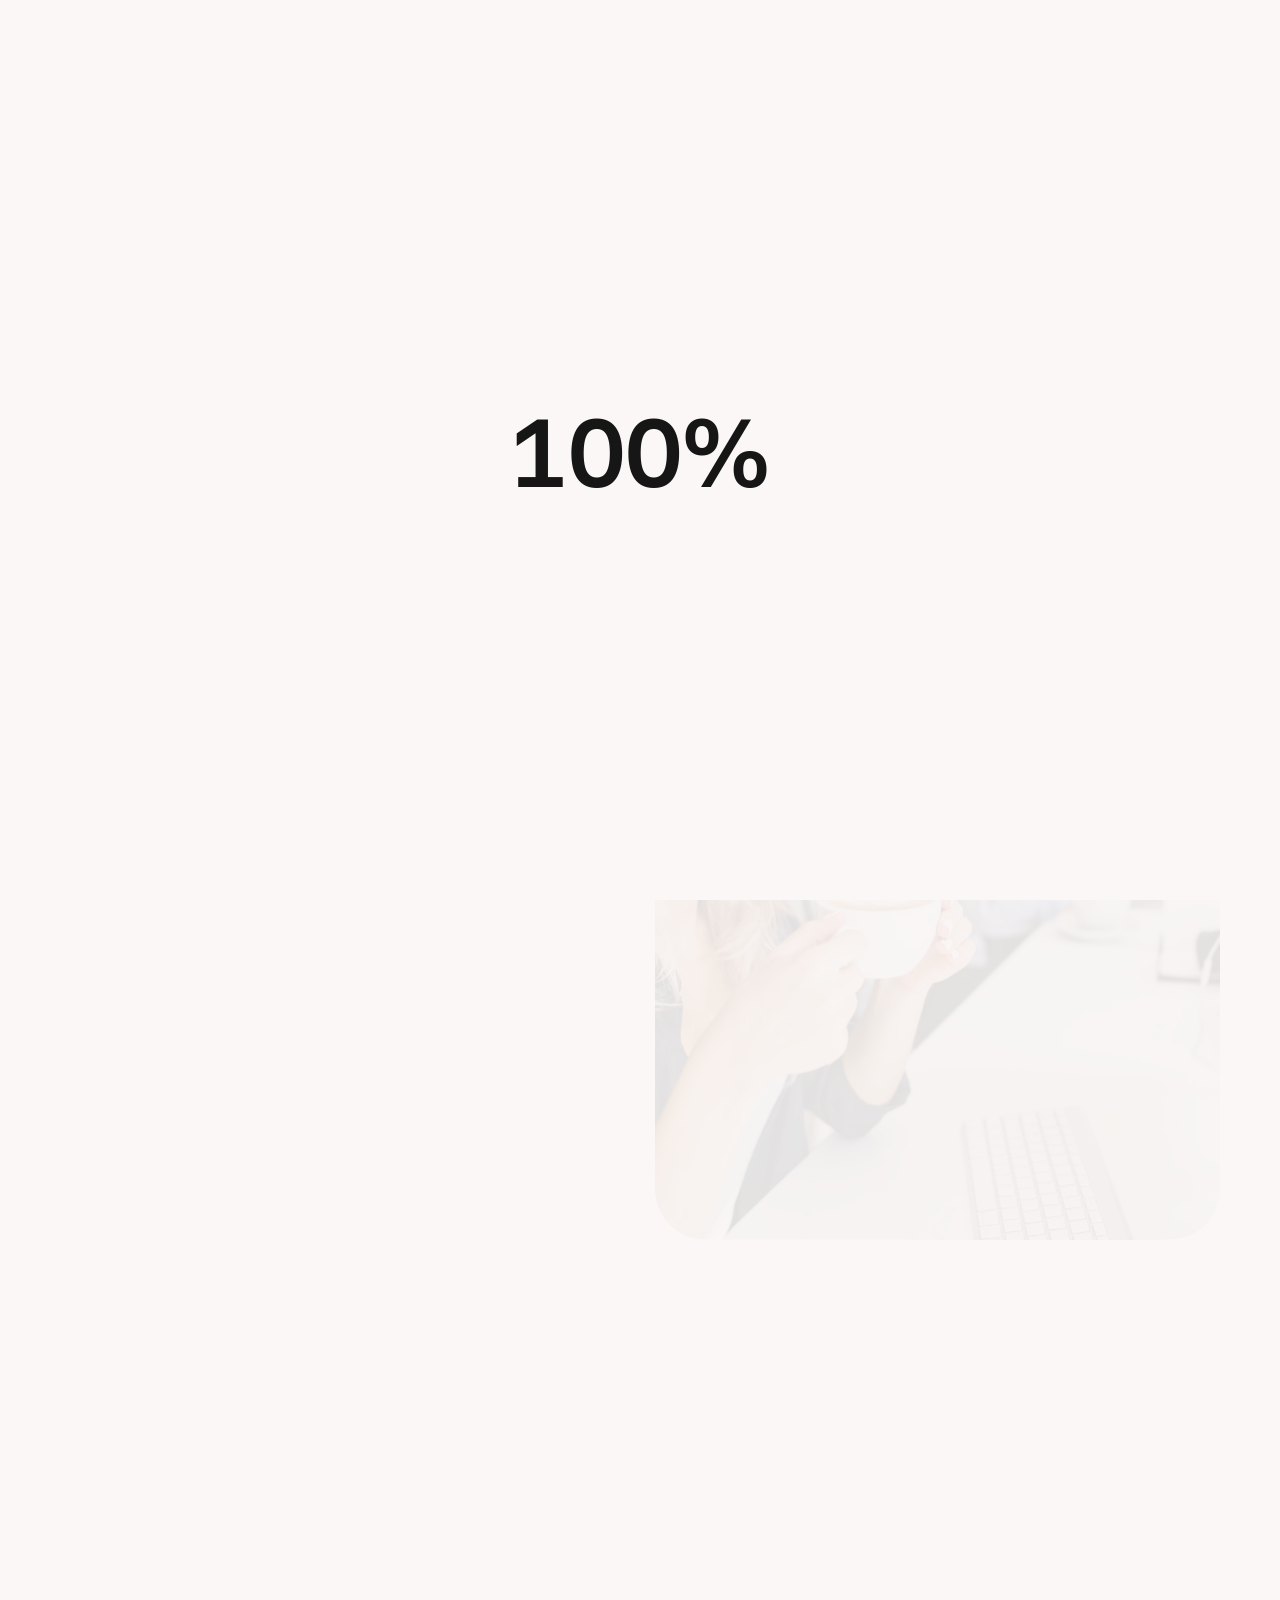
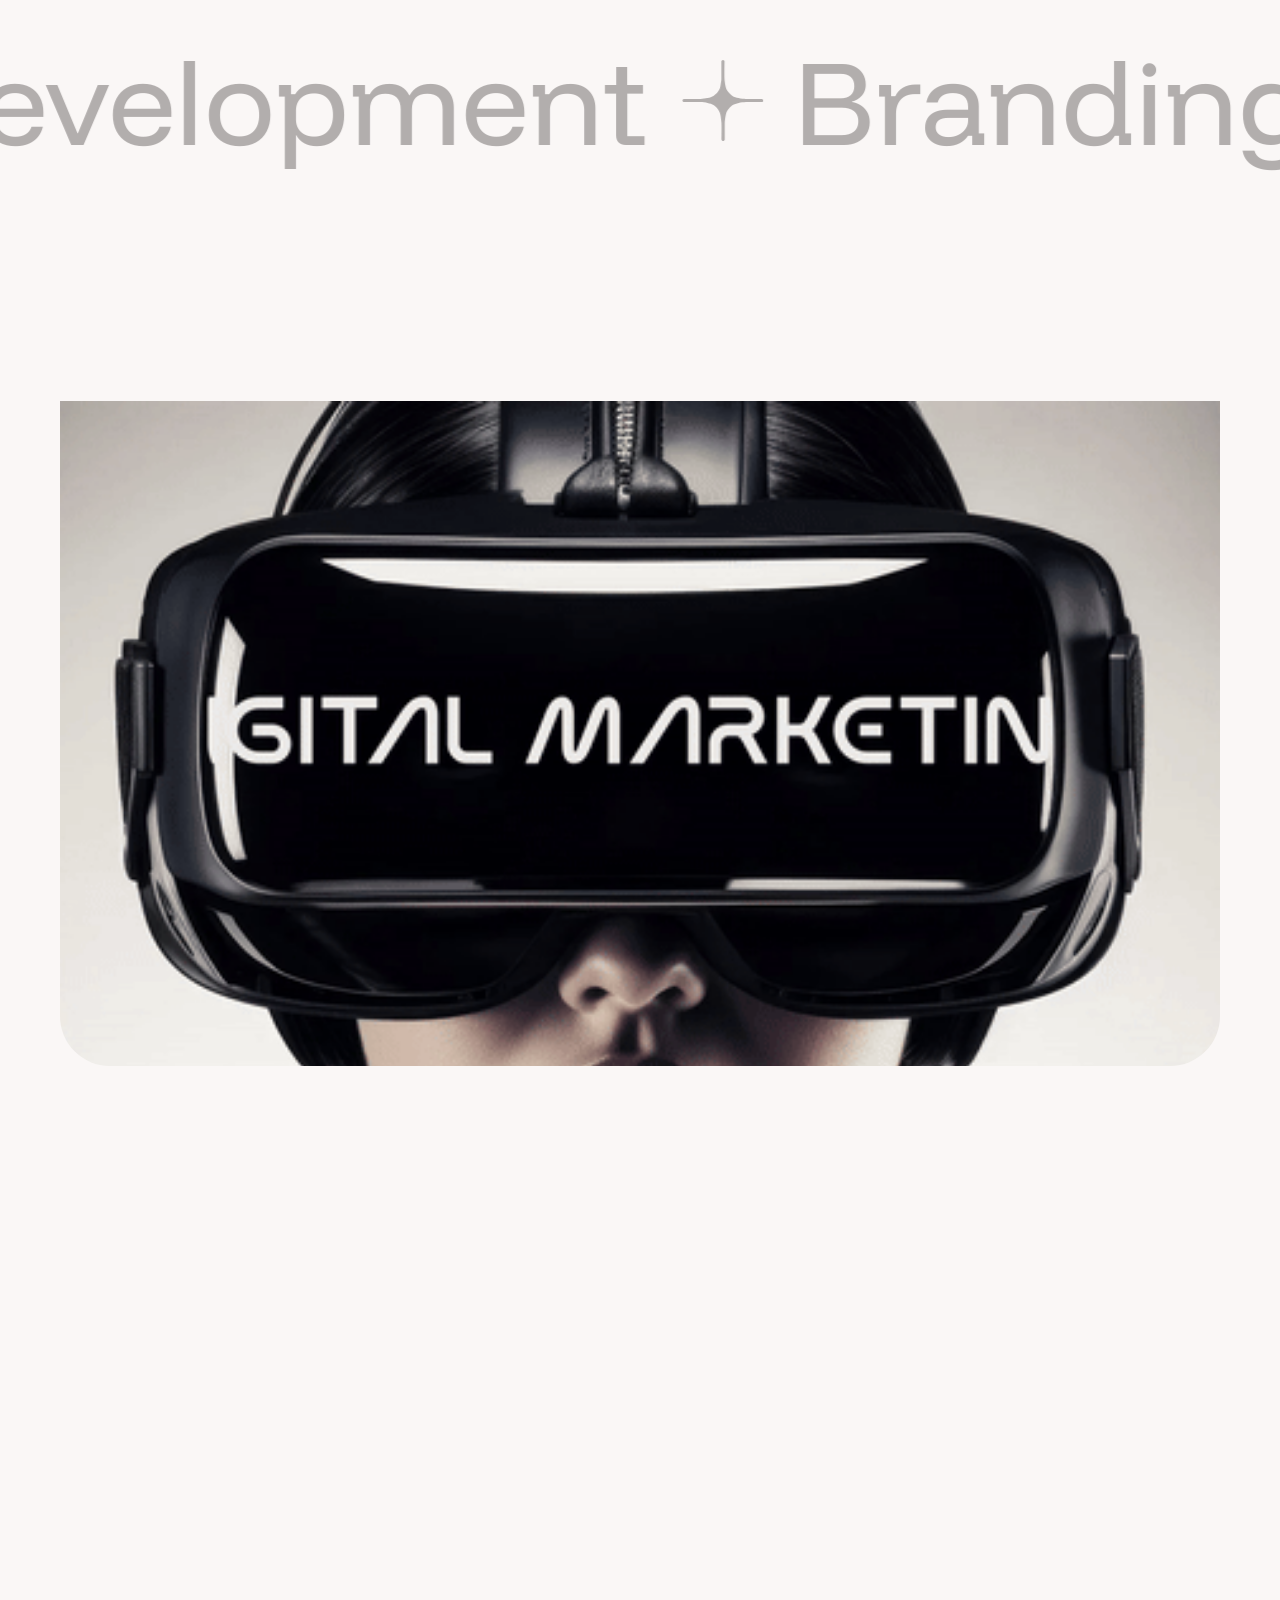
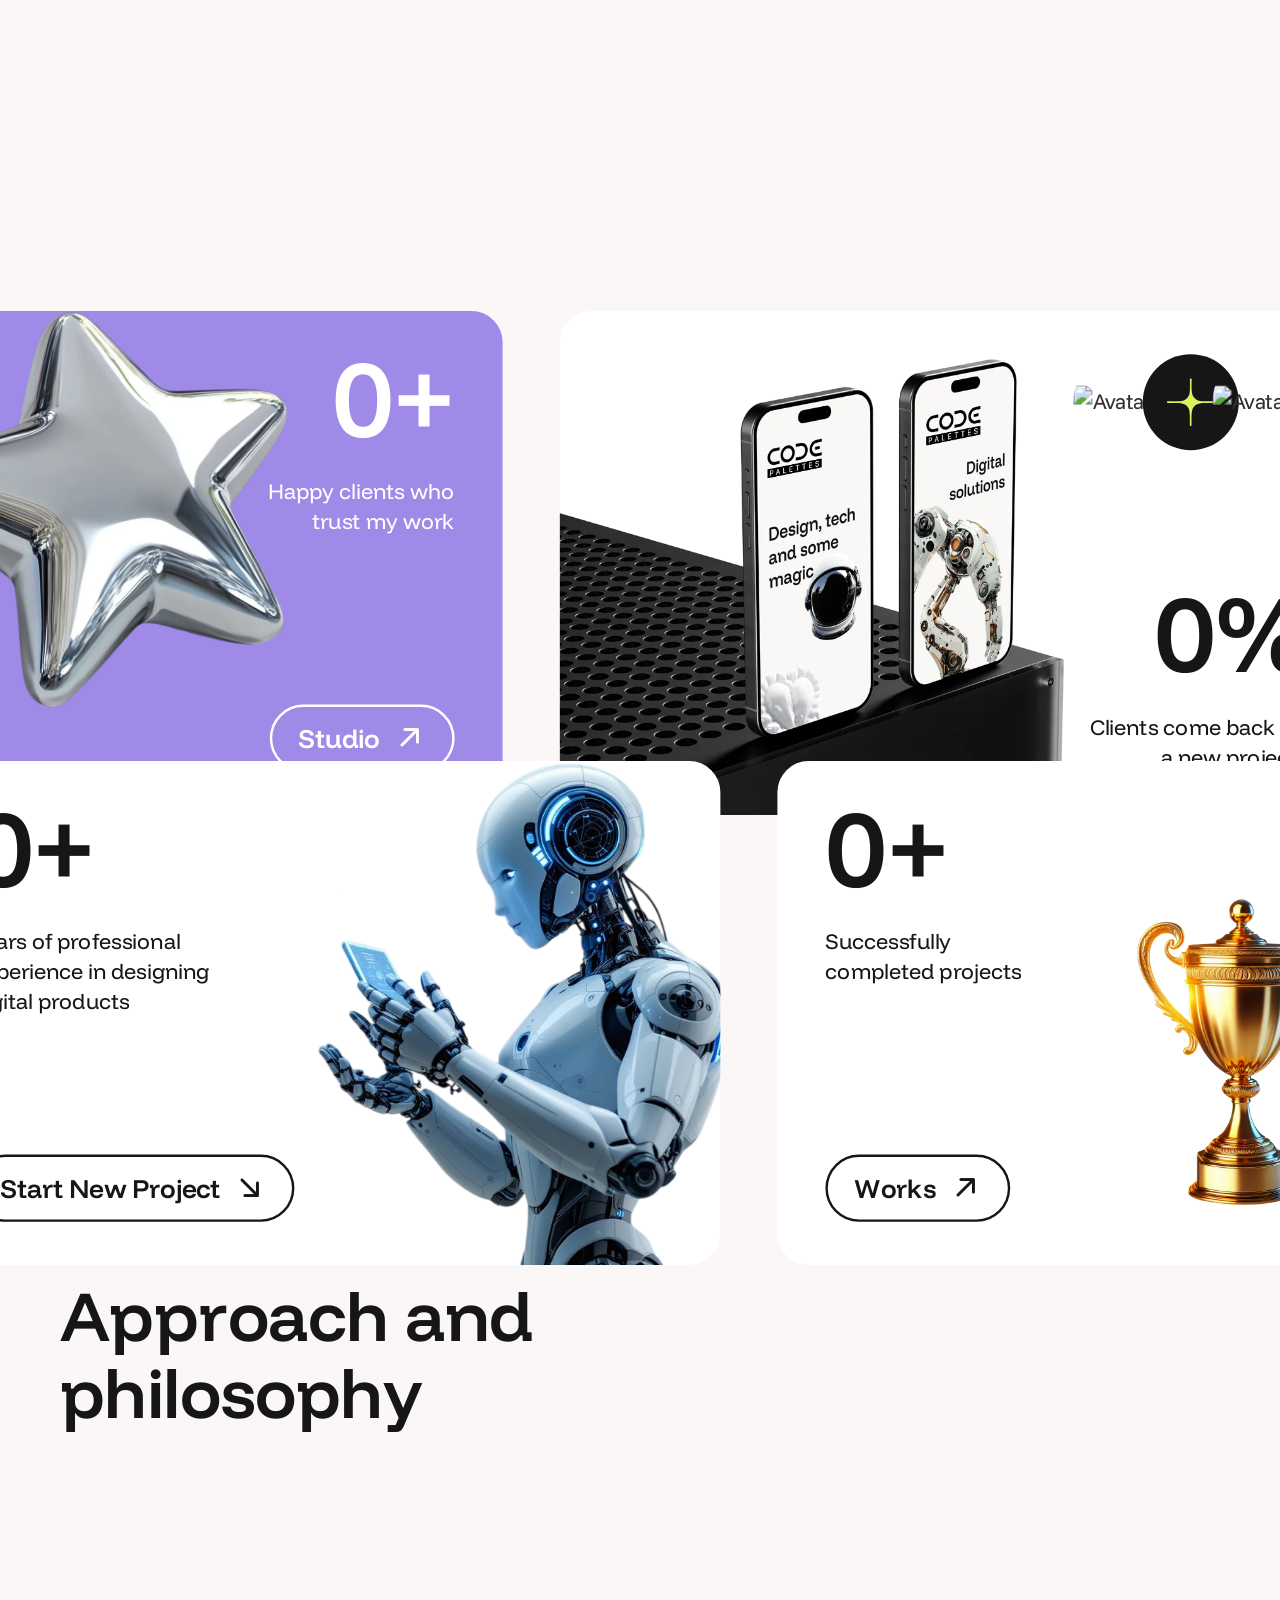
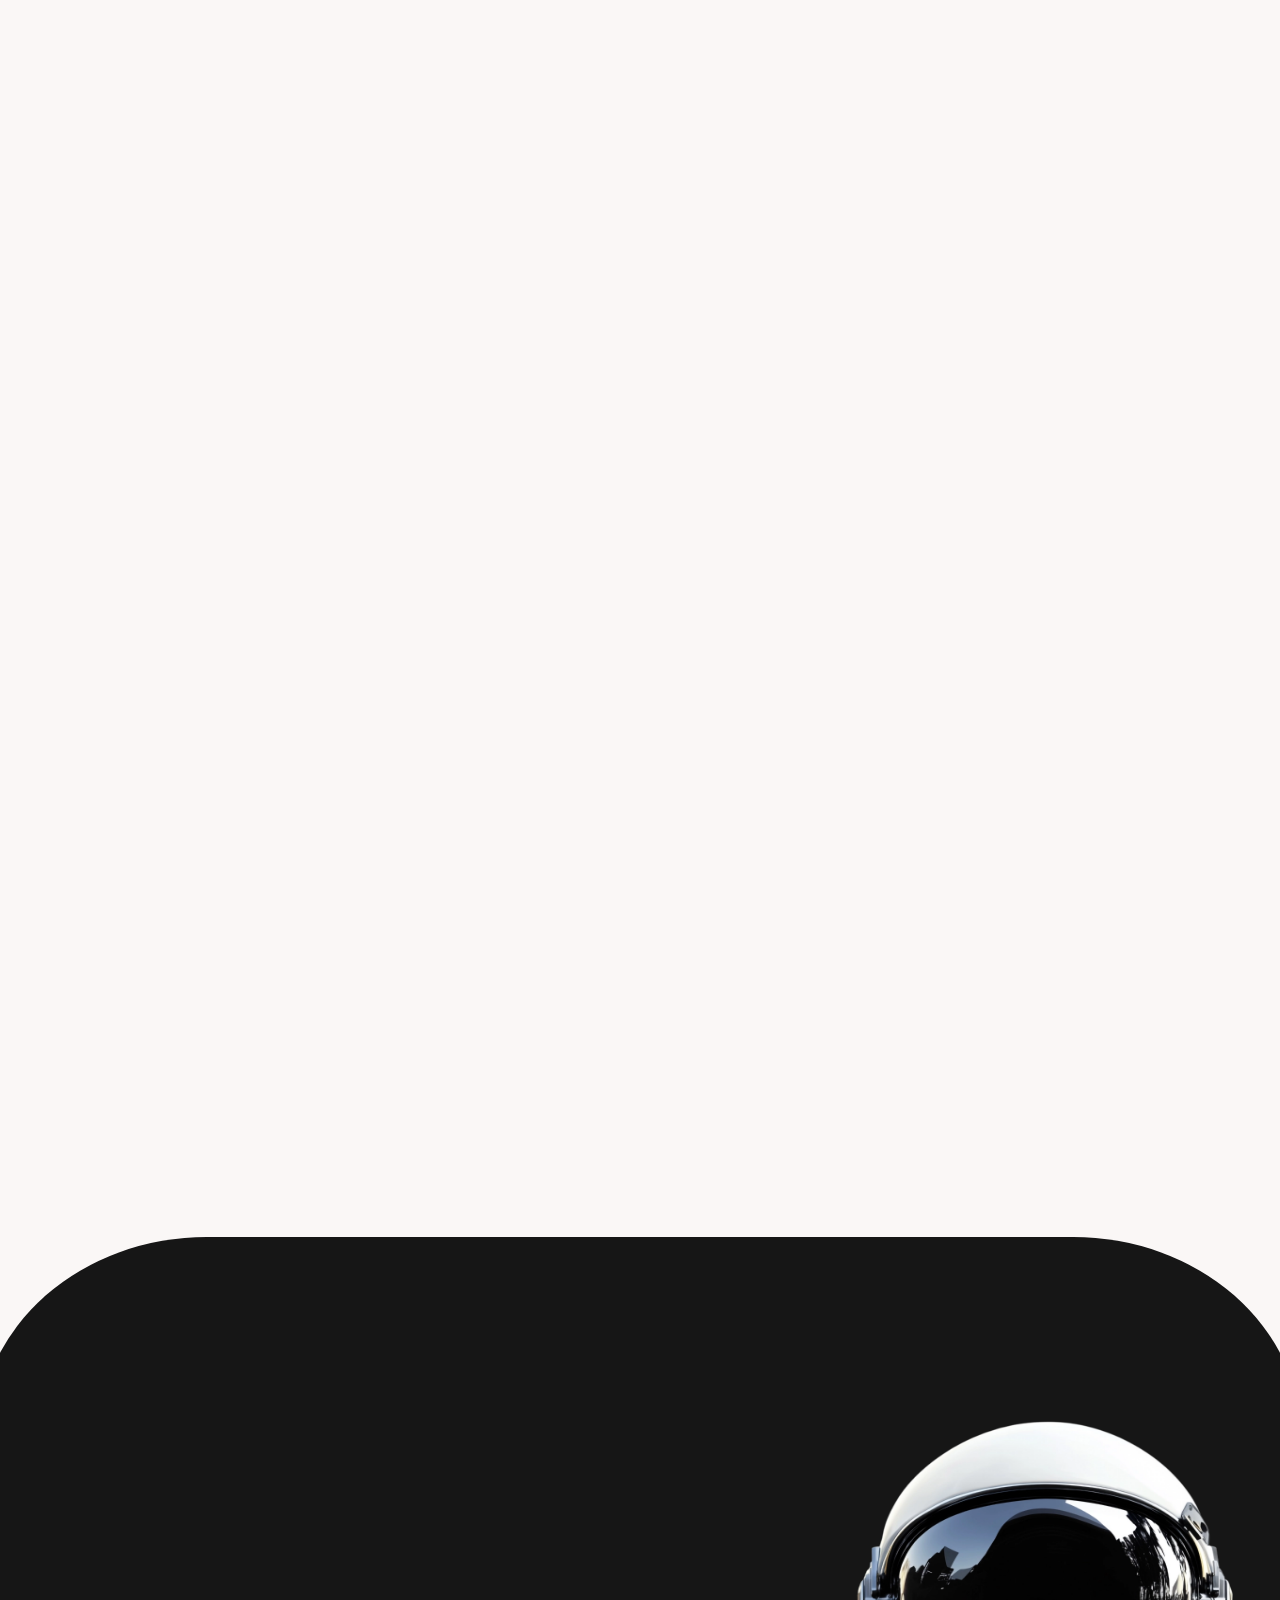
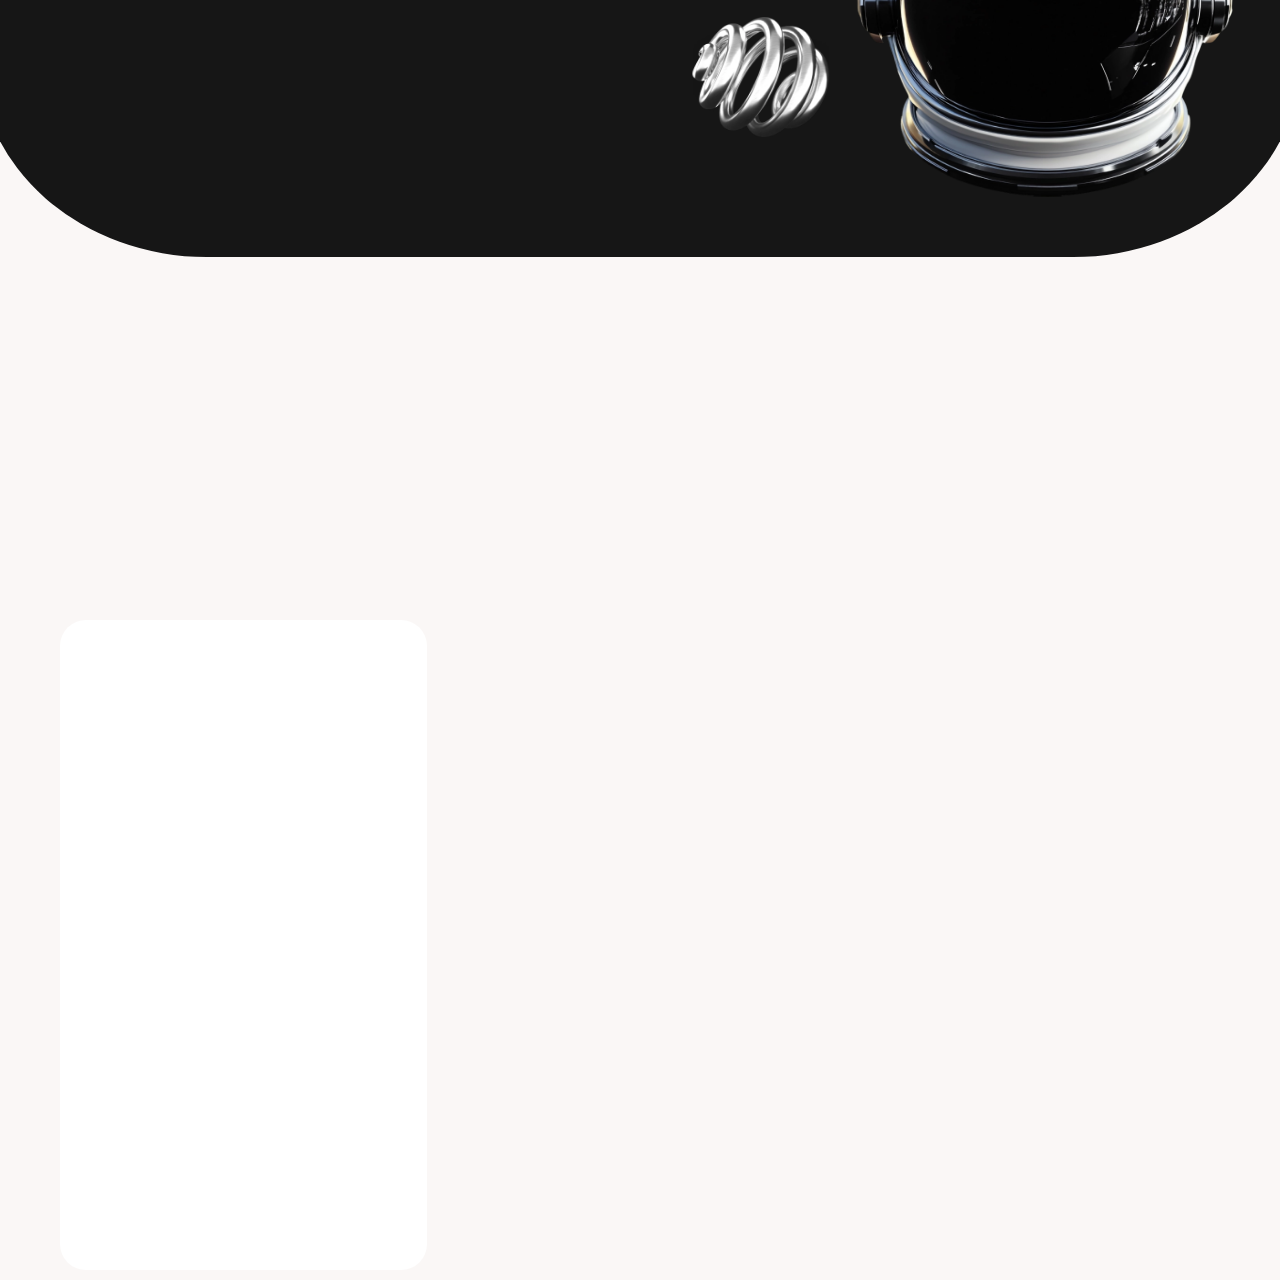
==== commit f7ac4a25: "chnage in home page" ====
--- a/about-us.html
+++ b/about-us.html
@@ -552,289 +552,9 @@
       </div>
       <!-- Section - Parallax Divider End -->
 
-      <!-- Section - Awards & Publications List Start -->
-      <div class="mxd-section overflow-hidden padding-pre-grid mobile-grid-s">
-        <div class="mxd-container grid-container">
-
-          <!-- Block - Section Title Start -->
-          <div class="mxd-block">
-            <div class="mxd-section-title">
-              <div class="container-fluid p-0">
-                <div class="row g-0">
-                  <div class="col-12 col-xl-6 mxd-grid-item no-margin">
-                    <div class="mxd-section-title__hrtitle">
-                      <h2 class="reveal-type">Awards &<br>publications</h2>
-                    </div>
-                  </div>
-                  <div class="col-12 col-xl-3 mxd-grid-item no-margin"></div>
-                  <div class="col-12 col-xl-3 mxd-grid-item no-margin">
-                    <div class="mxd-section-title__hrcontrols pre-title anim-uni-in-up">
-                      <a class="btn btn-anim btn-default btn-outline slide-right-up" href="blog-standard.html">
-                        <span class="btn-caption">View More</span>
-                        <i class="ph-bold ph-arrow-up-right"></i>
-                      </a>
-                    </div>
-                  </div>
-                </div>
-              </div>
-            </div>
-          </div>
-          <!-- Block - Section Title End -->
-
-          <!-- Block - Approach and Philosophy List Start -->
-          <div class="mxd-block">
-            <div class="mxd-awards-list hover-reveal">
-              <!-- item -->
-              <a class="mxd-awards-list__item hover-reveal__item" href="https://medium.com/" target="_blank">
-                <div class="mxd-awards-list__border anim-uni-in-up"></div>
-                <div class="hover-reveal__content overflow-visible hover-reveal-260x260">
-                  <img class="hover-reveal__image" src="https://dummyimage.com/600x600/5d5d5d/838383" alt="Project Preview">
-                </div>
-                <div class="mxd-awards-list__inner">
-                  <div class="container-fluid px-0">
-                    <div class="row gx-0">
-                      <div class="col-12 col-xl-8 mxd-grid-item no-margin">
-                        <div class="mxd-awards-list__title anim-uni-in-up">
-                          <div class="mxd-awards-list__icon">
-                            <i class="ph ph-arrow-right"></i>
-                          </div>
-                          <p>Some article on Medium</p>
-                        </div>
-                      </div>
-                      <div class="col-6 col-md-6 col-xl-2 mxd-grid-item no-margin">
-                        <div class="mxd-awards-list__tagslist">
-                          <ul>
-                            <li class="anim-uni-in-up">
-                              <p class="t-small">UI/UX design</p>
-                            </li>
-                            <li class="anim-uni-in-up">
-                              <p class="t-small">Development</p>
-                            </li>
-                          </ul>
-                        </div>
-                        
-                      </div>
-                      <div class="col-6 col-md-6 col-xl-2 mxd-grid-item no-margin">
-                        <div class="mxd-awards-list__date anim-uni-in-up">
-                          <p class="t-small">2025</p>
-                        </div>
-                      </div>
-                    </div>
-                  </div>
-                </div>
-                <div class="mxd-awards-list__border anim-uni-in-up"></div>
-              </a>
-              <!-- item -->
-              <a class="mxd-awards-list__item hover-reveal__item" href="https://www.awwwards.com/" target="_blank">
-                <div class="mxd-awards-list__border anim-uni-in-up"></div>
-                <div class="hover-reveal__content overflow-visible hover-reveal-260x260">
-                  <img class="hover-reveal__image" src="https://dummyimage.com/600x600/5d5d5d/838383" alt="Project Preview">
-                </div>
-                <div class="mxd-awards-list__inner">
-                  <div class="container-fluid px-0">
-                    <div class="row gx-0">
-                      <div class="col-12 col-xl-8 mxd-grid-item no-margin">
-                        <div class="mxd-awards-list__title anim-uni-in-up">
-                          <div class="mxd-awards-list__icon">
-                            <i class="ph ph-arrow-right"></i>
-                          </div>
-                          <p>Awwwards nomination</p>
-                        </div>
-                      </div>
-                      <div class="col-6 col-md-6 col-xl-2 mxd-grid-item no-margin">
-                        <div class="mxd-awards-list__tagslist">
-                          <ul>
-                            <li class="anim-uni-in-up">
-                              <p class="t-small">UI/UX</p>
-                            </li>
-                            <li class="anim-uni-in-up">
-                              <p class="t-small">Frontend</p>
-                            </li>
-                          </ul>
-                        </div>
-                        
-                      </div>
-                      <div class="col-6 col-md-6 col-xl-2 mxd-grid-item no-margin">
-                        <div class="mxd-awards-list__date anim-uni-in-up">
-                          <p class="t-small">2024</p>
-                        </div>
-                      </div>
-                    </div>
-                  </div>
-                </div>
-                <div class="mxd-awards-list__border anim-uni-in-up"></div>
-              </a>
-              <!-- item -->
-              <a class="mxd-awards-list__item hover-reveal__item" href="https://www.behance.net/" target="_blank">
-                <div class="mxd-awards-list__border anim-uni-in-up"></div>
-                <div class="hover-reveal__content overflow-visible hover-reveal-260x260">
-                  <img class="hover-reveal__image" src="https://dummyimage.com/600x600/5d5d5d/838383" alt="Project Preview">
-                </div>
-                <div class="mxd-awards-list__inner">
-                  <div class="container-fluid px-0">
-                    <div class="row gx-0">
-                      <div class="col-12 col-xl-8 mxd-grid-item no-margin">
-                        <div class="mxd-awards-list__title anim-uni-in-up">
-                          <div class="mxd-awards-list__icon">
-                            <i class="ph ph-arrow-right"></i>
-                          </div>
-                          <p>Behance curated work</p>
-                        </div>
-                      </div>
-                      <div class="col-6 col-md-6 col-xl-2 mxd-grid-item no-margin">
-                        <div class="mxd-awards-list__tagslist">
-                          <ul>
-                            <li class="anim-uni-in-up">
-                              <p class="t-small">Illustrations</p>
-                            </li>
-                            <li class="anim-uni-in-up">
-                              <p class="t-small">Graphic design</p>
-                            </li>
-                          </ul>
-                        </div>
-                      </div>
-                      <div class="col-6 col-md-6 col-xl-2 mxd-grid-item no-margin">
-                        <div class="mxd-awards-list__date anim-uni-in-up">
-                          <p class="t-small">2024</p>
-                        </div>
-                      </div>
-                    </div>
-                  </div>
-                </div>
-                <div class="mxd-awards-list__border anim-uni-in-up"></div>
-              </a>
-              <!-- item -->
-              <a class="mxd-awards-list__item hover-reveal__item" href="https://medium.com/" target="_blank">
-                <div class="mxd-awards-list__border anim-uni-in-up"></div>
-                <div class="hover-reveal__content overflow-visible hover-reveal-260x260">
-                  <img class="hover-reveal__image" src="https://dummyimage.com/600x600/5d5d5d/838383" alt="Project Preview">
-                </div>
-                <div class="mxd-awards-list__inner">
-                  <div class="container-fluid px-0">
-                    <div class="row gx-0">
-                      <div class="col-12 col-xl-8 mxd-grid-item no-margin">
-                        <div class="mxd-awards-list__title anim-uni-in-up">
-                          <div class="mxd-awards-list__icon">
-                            <i class="ph ph-arrow-right"></i>
-                          </div>
-                          <p>Article on Medium</p>
-                        </div>
-                      </div>
-                      <div class="col-6 col-md-6 col-xl-2 mxd-grid-item no-margin">
-                        <div class="mxd-awards-list__tagslist">
-                          <ul>
-                            <li class="anim-uni-in-up">
-                              <p class="t-small">UI/UX</p>
-                            </li>
-                            <li class="anim-uni-in-up">
-                              <p class="t-small">Frontend</p>
-                            </li>
-                          </ul>
-                        </div>
-                        
-                      </div>
-                      <div class="col-6 col-md-6 col-xl-2 mxd-grid-item no-margin">
-                        <div class="mxd-awards-list__date anim-uni-in-up">
-                          <p class="t-small">2024</p>
-                        </div>
-                      </div>
-                    </div>
-                  </div>
-                </div>
-                <div class="mxd-awards-list__border anim-uni-in-up"></div>
-              </a>
-            </div>
-          </div>
-          <!-- Block - Approach and Philosophy List Start -->
-
-        </div>
-      </div>
-      <!-- Section - Awards & Publications List End -->
-
-      <!-- Section - Marquee Images Two Lines Start -->
-      <div class="mxd-section padding-default mobile-title">
-        <div class="mxd-container fullwidth-container">
-
-          <!-- Block - Marquee Images Two Lines Start -->
-          <div class="mxd-block">
-            <div class="marquee marquee--gsap">
-              <!-- top line -->
-              <div class="marquee__top">
-                <!-- item -->
-                <div class="marquee__item image">
-                  <a class="marquee__link" href="project-details.html">
-                    <img src="https://dummyimage.com/1200x1000/4d4d4d/838383" alt="Image">
-                  </a>
-                </div>
-                <!-- item -->
-                <div class="marquee__item has-caption padding-4">
-                  <p>Inspiring<br>ideas</p>
-                </div>
-                <!-- item -->
-                <div class="marquee__item">
-                  <a class="marquee__link" href="project-details.html">
-                    <img src="https://dummyimage.com/1200x1000/4d4d4d/838383" alt="Image">
-                  </a>
-                </div>
-                <!-- item -->
-                <div class="marquee__item">
-                  <a class="marquee__link" href="project-details.html">
-                    <img src="https://dummyimage.com/1200x1000/4d4d4d/838383" alt="Image">
-                  </a>
-                </div>
-                <!-- item -->
-                <div class="marquee__item has-caption padding-4">
-                  <p>Creative<br>minds</p>
-                </div>
-                <!-- item -->
-                <div class="marquee__item">
-                  <a class="marquee__link" href="project-details.html">
-                    <img src="https://dummyimage.com/1200x1000/4d4d4d/838383" alt="Image">
-                  </a>
-                </div>
-              </div>
-              <!-- bottom line -->
-              <div class="marquee__bottom">
-                <!-- item -->
-                <div class="marquee__item has-caption padding-4">
-                  <p>Inspiring<br>ideas</p>
-                </div>
-                <!-- item -->
-                <div class="marquee__item">
-                  <a class="marquee__link" href="project-details.html">
-                    <img src="https://dummyimage.com/1200x1000/4d4d4d/838383" alt="Image">
-                  </a>
-                </div>
-                <!-- item -->
-                <div class="marquee__item">
-                  <a class="marquee__link" href="project-details.html">
-                    <img src="https://dummyimage.com/1200x1000/4d4d4d/838383" alt="Image">
-                  </a>
-                </div>
-                <!-- item -->
-                <div class="marquee__item has-caption padding-4">
-                  <p>Creative<br>minds</p>
-                </div>
-                <!-- item -->
-                <div class="marquee__item">
-                  <a class="marquee__link" href="project-details.html">
-                    <img src="https://dummyimage.com/1200x1000/4d4d4d/838383" alt="Image">
-                  </a>
-                </div>
-                <!-- item -->
-                <div class="marquee__item">
-                  <a class="marquee__link" href="project-details.html">
-                    <img src="https://dummyimage.com/1200x1000/4d4d4d/838383" alt="Image">
-                  </a>
-                </div>
-              </div>
-            </div>
-          </div>
-          <!-- Block - Marquee Images Two Lines End -->
-
-        </div>
-      </div>
-      <!-- Section - Marquee Images Two Lines End -->
+     
+
+    
 
       <!-- Section - Team Leaders Start -->
       <div class="mxd-section padding-pre-grid">
@@ -854,7 +574,7 @@
                         <div class="col-12 col-md-6 mxd-team-cards__item mxd-grid-item no-margin-desktop animate-card-3">
                           <div class="mxd-team-cards__media anim-uni-in-up">
                             <div class="mxd-team-cards__photo">
-                              <img src="https://dummyimage.com/800x920/4d4d4d/838383" alt="">
+                              <img src="/img/about/sujata.jpeg" alt="">
                             </div>
                             <div class="mxd-team-cards__socials">
                               <a class="btn btn-anim tag tag-default tag-permanent" href="https://www.linkedin.com/" target="_blank">
@@ -866,28 +586,28 @@
                             </div>
                           </div>
                           <div class="mxd-team-cards__info">
-                            <p class="mxd-team-cards__name t-large t-bright t-caption">Helen Pineapple</p>
-                            <p class="mxd-team-cards__position t-small t-medium t-140">Founder, SEO</p>
+                            <p class="mxd-team-cards__name t-large t-bright t-caption">Sujata Khedekar</p>
+                            <p class="mxd-team-cards__position t-small t-medium t-140">Founder</p>
                           </div>
                         </div>
                         <!-- single card -->
                         <div class="col-12 col-md-6 mxd-team-cards__item mxd-grid-item no-margin-desktop animate-card-3">
                           <div class="mxd-team-cards__media anim-uni-in-up">
                             <div class="mxd-team-cards__photo">
-                              <img src="https://dummyimage.com/800x920/4d4d4d/838383" alt="">
+                              <img src="img/about/harshad.jpeg" alt="">
                             </div>
                             <div class="mxd-team-cards__socials">
                               <a class="btn btn-anim tag tag-default tag-permanent" href="https://www.linkedin.com/" target="_blank">
                                 <span class="btn-caption">Linkedin</span>
                               </a>
                               <a class="btn btn-anim tag tag-default tag-permanent" href="https://www.figma.com/community" target="_blank">
-                                <span class="btn-caption">Figma Community</span>
+                                <span class="btn-caption">Facebook</span>
                               </a>
                             </div>
                           </div>
                           <div class="mxd-team-cards__info">
-                            <p class="mxd-team-cards__name t-large t-bright t-caption">Alex Tomato</p>
-                            <p class="mxd-team-cards__position t-small t-medium t-140">SEO, Brand manager</p>
+                            <p class="mxd-team-cards__name t-large t-bright t-caption">Harshad Nimble</p>
+                            <p class="mxd-team-cards__position t-small t-medium t-140">Founder</p>
                           </div>
                         </div>
                       </div>
@@ -912,14 +632,7 @@
                                   high-performing digital experiences.</p>
                               </div>
                             </div>
-                            <div class="col-12">
-                              <div class="mxd-section-title__controls anim-uni-in-up">
-                                <a class="btn btn-anim btn-default btn-outline slide-right-up" href="team.html">
-                                  <span class="btn-caption">Meet our team</span>
-                                  <i class="ph-bold ph-arrow-up-right"></i>
-                                </a>
-                              </div>
-                            </div>
+                           
                           </div>
                         </div>
                       </div>
@@ -939,9 +652,9 @@
       <!-- Section - Team Leaders End -->
 
       <!-- Section - Statistics Cards Start -->
-      <div class="mxd-section overflow-hidden padding-pre-title">
+      <div class="mxd-section padding-grid-pre-mtext overflow-hidden">
         <div class="mxd-container grid-container">
-
+  
           <!-- Block - Statistics Cards Start -->
           <div class="mxd-block">
             <div class="mxd-stats-cards">
@@ -952,16 +665,16 @@
                     <div class="mxd-stats-cards__inner align-end bg-accent radius-m padding-4">
                       <div class="mxd-counter align-end">
                         <p id="stats-counter-1" class="mxd-counter__number mxd-stats-number opposite">0</p>
-                        <p class="mxd-counter__descr t-140 t-bright opposite">Happy clients who<br>trust our work</p>
+                        <p class="mxd-counter__descr t-140 t-bright opposite">Happy clients who<br>trust my work</p>
                       </div>
                       <div class="mxd-stats-cards__btngroup">
-                        <a class="btn btn-anim btn-default btn-outline opposite slide-right-up" href="works-masonry.html">
-                          <span class="btn-caption">Works</span>
+                        <a class="btn btn-anim btn-default btn-outline opposite slide-right-up" href="about-us.html">
+                          <span class="btn-caption">Studio</span>
                           <i class="ph-bold ph-arrow-up-right"></i>
                         </a>
                       </div>
                       <div class="mxd-stats-cards__image mxd-stats-cards-image-1">
-                        <img src="https://dummyimage.com/800x800/5d5d5d/838383" alt="Illustration">
+                        <img src="img/home/star.webp" alt="Illustration">
                       </div>
                     </div>
                   </div>
@@ -971,27 +684,29 @@
                       <div class="mxd-stats-cards__btngroup">
                         <div class="mxd-avatars">
                           <div class="mxd-avatars__item">
-                            <img src="https://dummyimage.com/300x300/4d4d4d/838383" alt="Avatar">
+                            <img src="https://dummyimage.com/300x300/5d5d5d/737373" alt="Avatar">
                           </div>
                           <div class="mxd-avatars__item bg-base-opp">
-                            <svg class="mxd-avatars__icon" version="1.1" xmlns="http://www.w3.org/2000/svg" xmlns:xlink="http://www.w3.org/1999/xlink" x="0px" y="0px"
-                              width="60px" height="60px" viewBox="0 0 60 60" style="enable-background:new 0 0 60 60;" xml:space="preserve">
+                            <svg class="mxd-avatars__icon" version="1.1" xmlns="http://www.w3.org/2000/svg"
+                              xmlns:xlink="http://www.w3.org/1999/xlink" x="0px" y="0px" width="60px" height="60px"
+                              viewBox="0 0 60 60" style="enable-background:new 0 0 60 60;" xml:space="preserve">
                               <style type="text/css">
                                 .icon-star {
-                                  fill:var(--additional);
+                                  fill: var(--additional);
                                 }
                               </style>
-                              <path class="icon-star" d="M58.9,28.9c0,0-9.1,0.1-12.1,0c-1.3,0-5.3-0.5-5.3-0.5c-1.7-0.2-3.4-0.7-4.8-1.7c-1.4-1-2.7-2.3-3.6-3.7
-                                c-0.8-1.3-1.3-2.7-1.5-4.2c0,0-0.4-3.3-0.5-4.4c-0.2-3.3,0-13.1,0-13.1c0-0.6-0.5-1.1-1.1-1.1s-1.1,0.5-1.1,1.1
-                                c0,0,0.2,9.8,0,13.1c0,1.1-0.5,4.4-0.5,4.4c-0.2,1.5-0.6,3-1.5,4.2c-0.9,1.5-2.2,2.7-3.6,3.7s-3,1.5-4.7,1.7c0,0-3.7,0.4-5,0.5
-                                c-3.1,0.2-12.5,0-12.5,0C0.5,28.9,0,29.4,0,30s0.5,1.1,1.1,1.1c0,0,9.4-0.2,12.5,0c1.2,0,5,0.5,5,0.5c1.7,0.2,3.3,0.7,4.7,1.7
-                                c1.3,0.9,2.4,2,3.3,3.3c1,1.4,1.5,3.1,1.7,4.8c0,0,0.4,3.9,0.5,5.2c0.1,3,0,12.2,0,12.2c0,0.6,0.5,1.1,1.1,1.1s1.1-0.5,1.1-1.1
-                                c0,0-0.1-9.2,0-12.2c0-1.3,0.5-5.2,0.5-5.2c0.2-1.7,0.7-3.4,1.7-4.8c0.9-1.3,2-2.4,3.3-3.3c1.4-1,3.1-1.5,4.8-1.7
-                                c0,0,3.9-0.4,5.3-0.5c3-0.1,12.1,0,12.1,0c0.6,0,1.1-0.5,1.1-1.1s-0.5-1.1-1.1-1.1l0,0L58.9,28.9z"/>
+                              <path class="icon-star"
+                                d="M58.9,28.9c0,0-9.1,0.1-12.1,0c-1.3,0-5.3-0.5-5.3-0.5c-1.7-0.2-3.4-0.7-4.8-1.7c-1.4-1-2.7-2.3-3.6-3.7
+                                  c-0.8-1.3-1.3-2.7-1.5-4.2c0,0-0.4-3.3-0.5-4.4c-0.2-3.3,0-13.1,0-13.1c0-0.6-0.5-1.1-1.1-1.1s-1.1,0.5-1.1,1.1
+                                  c0,0,0.2,9.8,0,13.1c0,1.1-0.5,4.4-0.5,4.4c-0.2,1.5-0.6,3-1.5,4.2c-0.9,1.5-2.2,2.7-3.6,3.7s-3,1.5-4.7,1.7c0,0-3.7,0.4-5,0.5
+                                  c-3.1,0.2-12.5,0-12.5,0C0.5,28.9,0,29.4,0,30s0.5,1.1,1.1,1.1c0,0,9.4-0.2,12.5,0c1.2,0,5,0.5,5,0.5c1.7,0.2,3.3,0.7,4.7,1.7
+                                  c1.3,0.9,2.4,2,3.3,3.3c1,1.4,1.5,3.1,1.7,4.8c0,0,0.4,3.9,0.5,5.2c0.1,3,0,12.2,0,12.2c0,0.6,0.5,1.1,1.1,1.1s1.1-0.5,1.1-1.1
+                                  c0,0-0.1-9.2,0-12.2c0-1.3,0.5-5.2,0.5-5.2c0.2-1.7,0.7-3.4,1.7-4.8c0.9-1.3,2-2.4,3.3-3.3c1.4-1,3.1-1.5,4.8-1.7
+                                  c0,0,3.9-0.4,5.3-0.5c3-0.1,12.1,0,12.1,0c0.6,0,1.1-0.5,1.1-1.1s-0.5-1.1-1.1-1.1l0,0L58.9,28.9z" />
                             </svg>
                           </div>
                           <div class="mxd-avatars__item">
-                            <img src="https://dummyimage.com/300x300/4d4d4d/838383" alt="Avatar">
+                            <img src="https://dummyimage.com/300x300/5d5d5d/737373" alt="Avatar">
                           </div>
                         </div>
                       </div>
@@ -1000,7 +715,7 @@
                         <p class="mxd-counter__descr t-140 t-bright">Clients come back for<br>a new projects</p>
                       </div>
                       <div class="mxd-stats-cards__image mxd-stats-cards-image-2">
-                        <img src="https://dummyimage.com/800x800/5d5d5d/838383" alt="Illustration">
+                        <img src="img/home/usp-2.png" alt="Illustration">
                       </div>
                     </div>
                   </div>
@@ -1009,19 +724,20 @@
                     <div class="mxd-stats-cards__inner bg-base-tint radius-m padding-4">
                       <div class="mxd-counter">
                         <p id="stats-counter-3" class="mxd-counter__number mxd-stats-number">0</p>
-                        <p class="mxd-counter__descr t-140 t-bright">Years of professional experience in designing digital products</p>
+                        <p class="mxd-counter__descr t-140 t-bright">Years of professional experience in designing digital
+                          products</p>
                       </div>
                       <div class="mxd-stats-cards__btngroup">
-                        <a class="btn btn-anim btn-default btn-outline slide-right-up" href="contact.html">
+                        <a class="btn btn-anim btn-default btn-outline slide-right-down" href="contact.html">
                           <span class="btn-caption">Start New Project</span>
-                          <i class="ph-bold ph-arrow-up-right"></i>
+                          <i class="ph-bold ph-arrow-down-right"></i>
                         </a>
                       </div>
                       <div class="mxd-stats-cards__image mxd-stats-cards-image-3">
-                        <img src="https://dummyimage.com/800x800/5d5d5d/838383" alt="Illustration">
-                      </div>
-                    </div>
-                  </div> 
+                        <img src="img/home/usp-4.png" alt="Illustration">
+                      </div>
+                    </div>
+                  </div>
                   <!-- item -->
                   <div class="col-12 col-xl-5 mxd-stats-cards__item mxd-grid-item anim-uni-scale-in-left">
                     <div class="mxd-stats-cards__inner bg-base-tint radius-m padding-4">
@@ -1030,13 +746,13 @@
                         <p class="mxd-counter__descr t-140 t-bright">Successfully<br>completed projects</p>
                       </div>
                       <div class="mxd-stats-cards__btngroup">
-                        <a class="btn btn-anim btn-default btn-outline slide-right-up" href="pricing.html">
-                          <span class="btn-caption">Pricing</span>
+                        <a class="btn btn-anim btn-default btn-outline slide-right-up" href="works-simple.html">
+                          <span class="btn-caption">Works</span>
                           <i class="ph-bold ph-arrow-up-right"></i>
                         </a>
                       </div>
                       <div class="mxd-stats-cards__image mxd-stats-cards-image-4">
-                        <img src="https://dummyimage.com/800x800/5d5d5d/838383" alt="Illustration">
+                        <img src="img/home/usp-3.png" alt="Illustration">
                       </div>
                     </div>
                   </div>
@@ -1045,7 +761,7 @@
             </div>
           </div>
           <!-- Block - Statistics Cards End -->
-
+  
         </div>
       </div>
       <!-- Section - Statistics Cards End -->
@@ -1096,7 +812,7 @@
                     <div class="row gx-0">
                       <div class="col-12 col-xl-2 mxd-grid-item no-margin">
                         <div class="mxd-approach-list__image anim-uni-in-up">
-                          <img src="https://dummyimage.com/100x100/5d5d5d/838383" alt="Icon">
+                          <img src="/img/about/appr-01.webp" alt="Icon">
                         </div>
                       </div>
                       <div class="col-12 col-xl-4 mxd-grid-item no-margin">
@@ -1123,7 +839,7 @@
                     <div class="row gx-0">
                       <div class="col-12 col-xl-2 mxd-grid-item no-margin">
                         <div class="mxd-approach-list__image anim-uni-in-up">
-                          <img src="https://dummyimage.com/100x100/5d5d5d/838383" alt="Icon">
+                          <img src="/img/about/appr-02.webp" alt="Icon">
                         </div>
                       </div>
                       <div class="col-12 col-xl-4 mxd-grid-item no-margin">
@@ -1150,7 +866,7 @@
                     <div class="row gx-0">
                       <div class="col-12 col-xl-2 mxd-grid-item no-margin">
                         <div class="mxd-approach-list__image anim-uni-in-up">
-                          <img src="https://dummyimage.com/100x100/5d5d5d/838383" alt="Icon">
+                          <img src="/img/about/appr-03.webp" alt="Icon">
                         </div>
                       </div>
                       <div class="col-12 col-xl-4 mxd-grid-item no-margin">
@@ -1177,7 +893,7 @@
                     <div class="row gx-0">
                       <div class="col-12 col-xl-2 mxd-grid-item no-margin">
                         <div class="mxd-approach-list__image anim-uni-in-up">
-                          <img src="https://dummyimage.com/100x100/5d5d5d/838383" alt="Icon">
+                          <img src="/img/about/appr-04.webp" alt="Icon">
                         </div>
                       </div>
                       <div class="col-12 col-xl-4 mxd-grid-item no-margin">
@@ -1204,7 +920,7 @@
                     <div class="row gx-0">
                       <div class="col-12 col-xl-2 mxd-grid-item no-margin">
                         <div class="mxd-approach-list__image anim-uni-in-up">
-                          <img src="https://dummyimage.com/100x100/5d5d5d/838383" alt="Icon">
+                          <img src="/img/about/appr-05.webp" alt="Icon">
                         </div>
                       </div>
                       <div class="col-12 col-xl-4 mxd-grid-item no-margin">
@@ -1230,163 +946,47 @@
       </div>
       <!-- Section - Approach and Philosophy End -->
 
-      <!-- Section - Parallax Divider Start -->
-      <div class="mxd-section padding-pre-title">
-        <div class="mxd-container">
-          <div class="mxd-divider">
-            <div class="mxd-divider__image divider-image-9 parallax-img"></div>
-          </div>
-        </div>
-      </div>
-      <!-- Section - Parallax Divider End -->
-
-      <!-- Section - Blog Preview Start -->
-      <div class="mxd-section padding-blog">
-        <div class="mxd-container grid-container">
-
-          <!-- Block - Section Title Start -->
-          <div class="mxd-block">
-            <div class="mxd-section-title pre-grid">
-              <div class="container-fluid p-0">
-                <div class="row g-0">
-                  <div class="col-12 col-xl-5 mxd-grid-item no-margin">
-                    <div class="mxd-section-title__hrtitle">
-                      <h2 class="reveal-type anim-uni-in-up">Recent insights</h2>
-                    </div>
-                  </div>
-                  <div class="col-12 col-xl-4 mxd-grid-item no-margin">
-                    <div class="mxd-section-title__hrdescr">
-                      <p class="anim-uni-in-up">Inspiring ideas, creative insights, and the latest 
-                        in design and tech. Fueling innovation for your digital journey.</p>
-                    </div>
-                  </div>
-                  <div class="col-12 col-xl-3 mxd-grid-item no-margin">
-                    <div class="mxd-section-title__hrcontrols anim-uni-in-up">
-                      <a class="btn btn-anim btn-default btn-outline slide-right-up" href="blog-standard.html">
-                        <span class="btn-caption">All Articles</span>
-                        <i class="ph-bold ph-arrow-up-right"></i>
-                      </a>
-                    </div>
-                  </div>
-                </div>
-              </div>
-            </div>
-          </div>
-          <!-- Block - Section Title End -->
-
-          <!-- Block - Blog Preview Cards Start -->
-          <div class="mxd-block">
-            <div class="mxd-blog-preview">
-              <div class="container-fluid p-0">
-                <div class="row g-0">
-                  <!-- item -->
-                  <div class="col-12 col-xl-4 mxd-blog-preview__item mxd-grid-item animate-card-3">
-                    <a class="mxd-blog-preview__media" href="blog-article.html">
-                      <div class="mxd-blog-preview__image blog-preview-image-1 parallax-img-small">
-                        <!-- <img class="parallax-img-small" src="img/blog/preview/1000x1250_prv-01.webp" alt="Blog Preview Image"> -->
-                      </div>
-                      <div class="mxd-preview-hover">
-                        <i class="mxd-preview-hover__icon">
-                          <img src="img/icons/icon-eye.svg" alt="Eye Icon">
-                        </i>
-                      </div>
-                      <div class="mxd-blog-preview__tags">
-                        <span class="tag tag-default tag-permanent">Concept</span>
-                        <span class="tag tag-default tag-permanent">Editorial</span>
-                      </div>
-                    </a>
-                    <div class="mxd-blog-preview__data">
-                      <a class="anim-uni-in-up" href="blog-article.html"><span>Frontend innovations</span> and user journeys</a>
-                    </div>
-                  </div>
-                  <!-- item -->
-                  <div class="col-12 col-xl-4 mxd-blog-preview__item mxd-grid-item animate-card-3">
-                    <a class="mxd-blog-preview__media" href="blog-article.html">
-                      <div class="mxd-blog-preview__image blog-preview-image-2 parallax-img-small">
-                        <!-- <img class="parallax-img-small" src="img/blog/preview/1000x1250_prv-02.webp" alt="Blog Preview Image"> -->
-                      </div>
-                      <div class="mxd-preview-hover">
-                        <i class="mxd-preview-hover__icon">
-                          <img src="img/icons/icon-eye.svg" alt="Eye Icon">
-                        </i>
-                      </div>
-                      <div class="mxd-blog-preview__tags">
-                        <span class="tag tag-default tag-permanent">UI/UX</span>
-                        <span class="tag tag-default tag-permanent">Development</span>
-                      </div>
-                    </a>
-                    <div class="mxd-blog-preview__data">
-                      <a class="anim-uni-in-up" href="blog-article.html">Branding in creating <span>digital experiences</span></a>
-                    </div>
-                  </div>
-                  <!-- item -->
-                  <div class="col-12 col-xl-4 mxd-blog-preview__item mxd-grid-item animate-card-3">
-                    <a class="mxd-blog-preview__media" href="blog-article.html">
-                      <div class="mxd-blog-preview__image blog-preview-image-3 parallax-img-small">
-                        <!-- <img class="parallax-img-small" src="img/blog/preview/1000x1250_prv-03.webp" alt="Blog Preview Image"> -->
-                      </div>
-                      <div class="mxd-preview-hover">
-                        <i class="mxd-preview-hover__icon">
-                          <img src="img/icons/icon-eye.svg" alt="Eye Icon">
-                        </i>
-                      </div>
-                      <div class="mxd-blog-preview__tags">
-                        <span class="tag tag-default tag-permanent">News</span>
-                        <span class="tag tag-default tag-permanent">AI</span>
-                      </div>
-                    </a>
-                    <div class="mxd-blog-preview__data">
-                      <a class="anim-uni-in-up" href="blog-article.html">Elevating <span>digital workshops</span> with engaging design</a>
-                    </div>
-                  </div>
-                </div>
-              </div>
-            </div>
-          </div>
-          <!-- Block - Blog Preview Cards End -->
-
-        </div>
-      </div>
-      <!-- Section - Blog Preview End -->
- 
-      <!-- Section - CTA Start -->
-      <div class="mxd-section overflow-hidden">
-        <div class="mxd-container">
-
-          <!-- Block - CTA Start -->
-          <div class="mxd-block">
-            <div class="mxd-promo">
-              <div class="mxd-promo__inner anim-zoom-out-container">
-                <!-- background -->
-                <div class="mxd-promo__bg"></div>
-                <!-- caption -->
-                <div class="mxd-promo__content">
-                  <p class="mxd-promo__title anim-uni-in-up">
-                    <span class="mxd-promo__icon">
-                      <img src="https://dummyimage.com/100x100/838383/5d5d5d" alt="Icon">
-                    </span>
-                    <span class="mxd-promo__caption reveal-type">Let's talk about your project!</span>
-                  </p>
-                  <div class="mxd-promo__controls anim-uni-in-up">
-                    <a class="btn btn-anim btn-default btn-large btn-additional slide-right-up" href="contact.html">
-                      <span class="btn-caption">Contact Us</span>
-                      <i class="ph-bold ph-arrow-up-right"></i>
-                    </a>
-                  </div>
-                </div>
-                <!-- parallax images -->
-                <div class="mxd-promo__images">
-                  <img class="promo-image promo-image-1" src="https://dummyimage.com/600x600/5d5d5d/838383" alt="Image">
-                  <img class="promo-image promo-image-2" src="https://dummyimage.com/300x300/5d5d5d/838383" alt="Image">
-                </div>
-              </div>
-            </div>
-          </div>
-          <!-- Block - CTA End -->
-
-        </div>
-      </div>
-      <!-- Section - CTA End -->
+    
+
+   
+    <!-- Section - CTA Start -->
+    <div class="mxd-section overflow-hidden">
+      <div class="mxd-container">
+
+        <!-- Block - CTA Start -->
+        <div class="mxd-block">
+          <div class="mxd-promo">
+            <div class="mxd-promo__inner anim-zoom-out-container">
+              <!-- background -->
+              <div class="mxd-promo__bg"></div>
+              <!-- caption -->
+              <div class="mxd-promo__content">
+                <p class="mxd-promo__title anim-uni-in-up">
+                  <span class="mxd-promo__icon">
+                    <img src="img/home/obj-cta-01.webp" alt="Icon">
+                  </span>
+                  <span class="mxd-promo__caption reveal-type">Let's talk about your project!</span>
+                </p>
+                <div class="mxd-promo__controls anim-uni-in-up">
+                  <a class="btn btn-anim btn-default btn-large btn-additional slide-right-up" href="contact.html">
+                    <span class="btn-caption">Contact Us</span>
+                    <i class="ph-bold ph-arrow-up-right"></i>
+                  </a>
+                </div>
+              </div>
+              <!-- parallax images -->
+              <div class="mxd-promo__images">
+                <img class="promo-image promo-image-1" src="img/home/cta-img-01.webp" alt="Image">
+                <img class="promo-image promo-image-2" src="img/home/cta-img-02.webp" alt="Image">
+              </div>
+            </div>
+          </div>
+        </div>
+        <!-- Block - CTA End -->
+
+      </div>
+    </div>
+    <!-- Section - CTA End -->
 
     </main>
     <!-- Page Content End -->
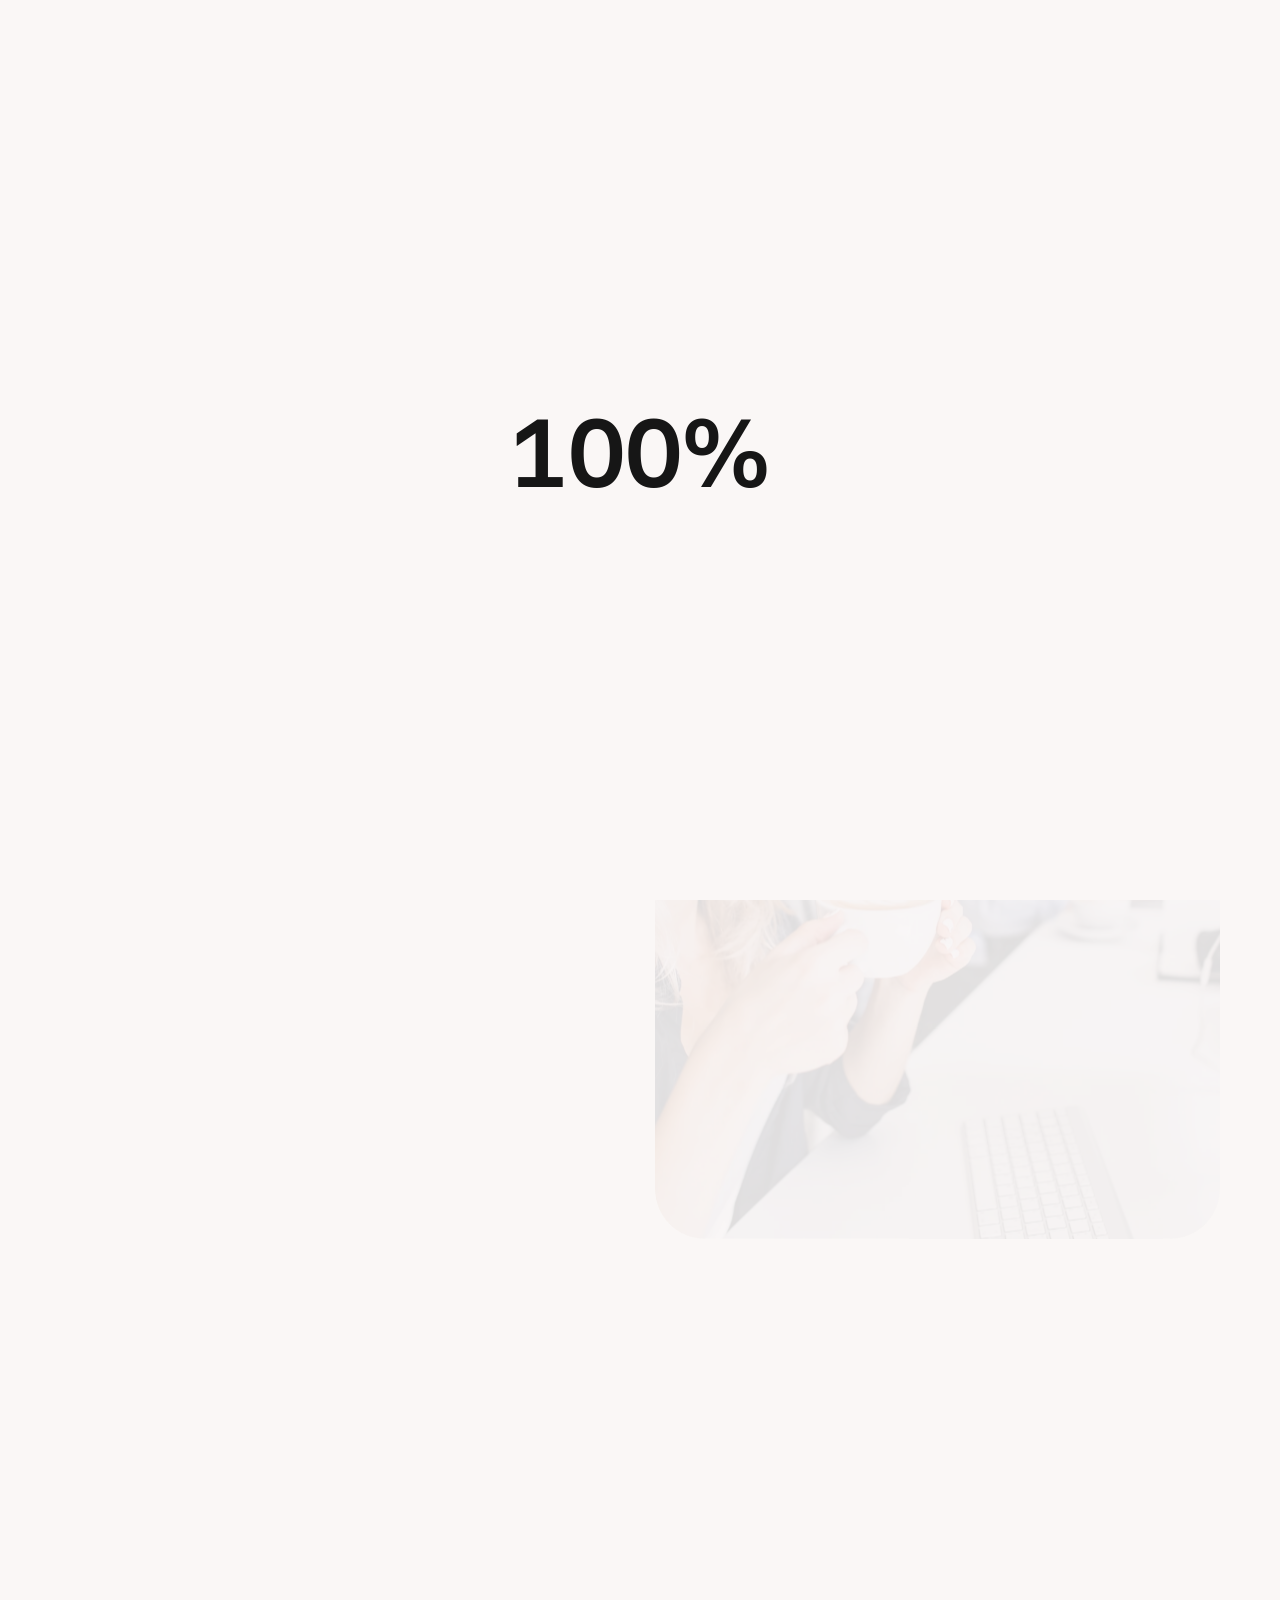
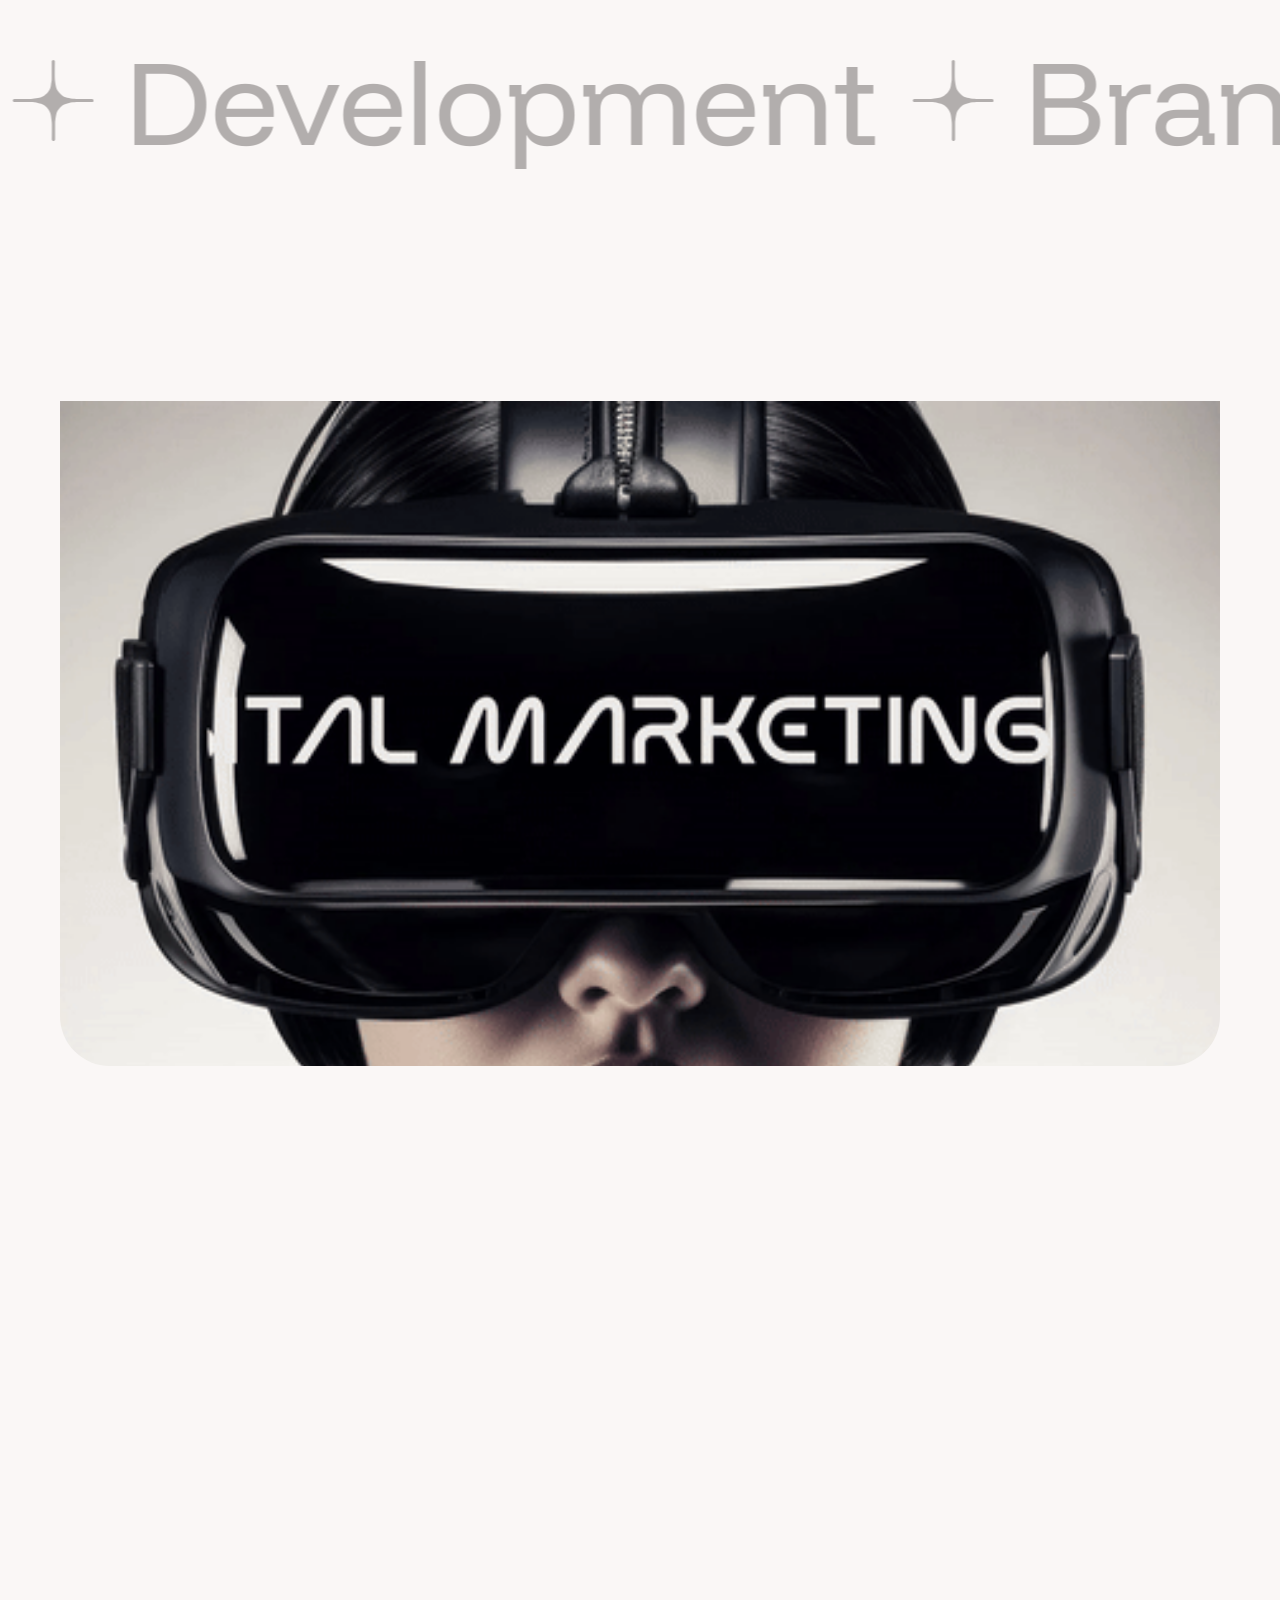
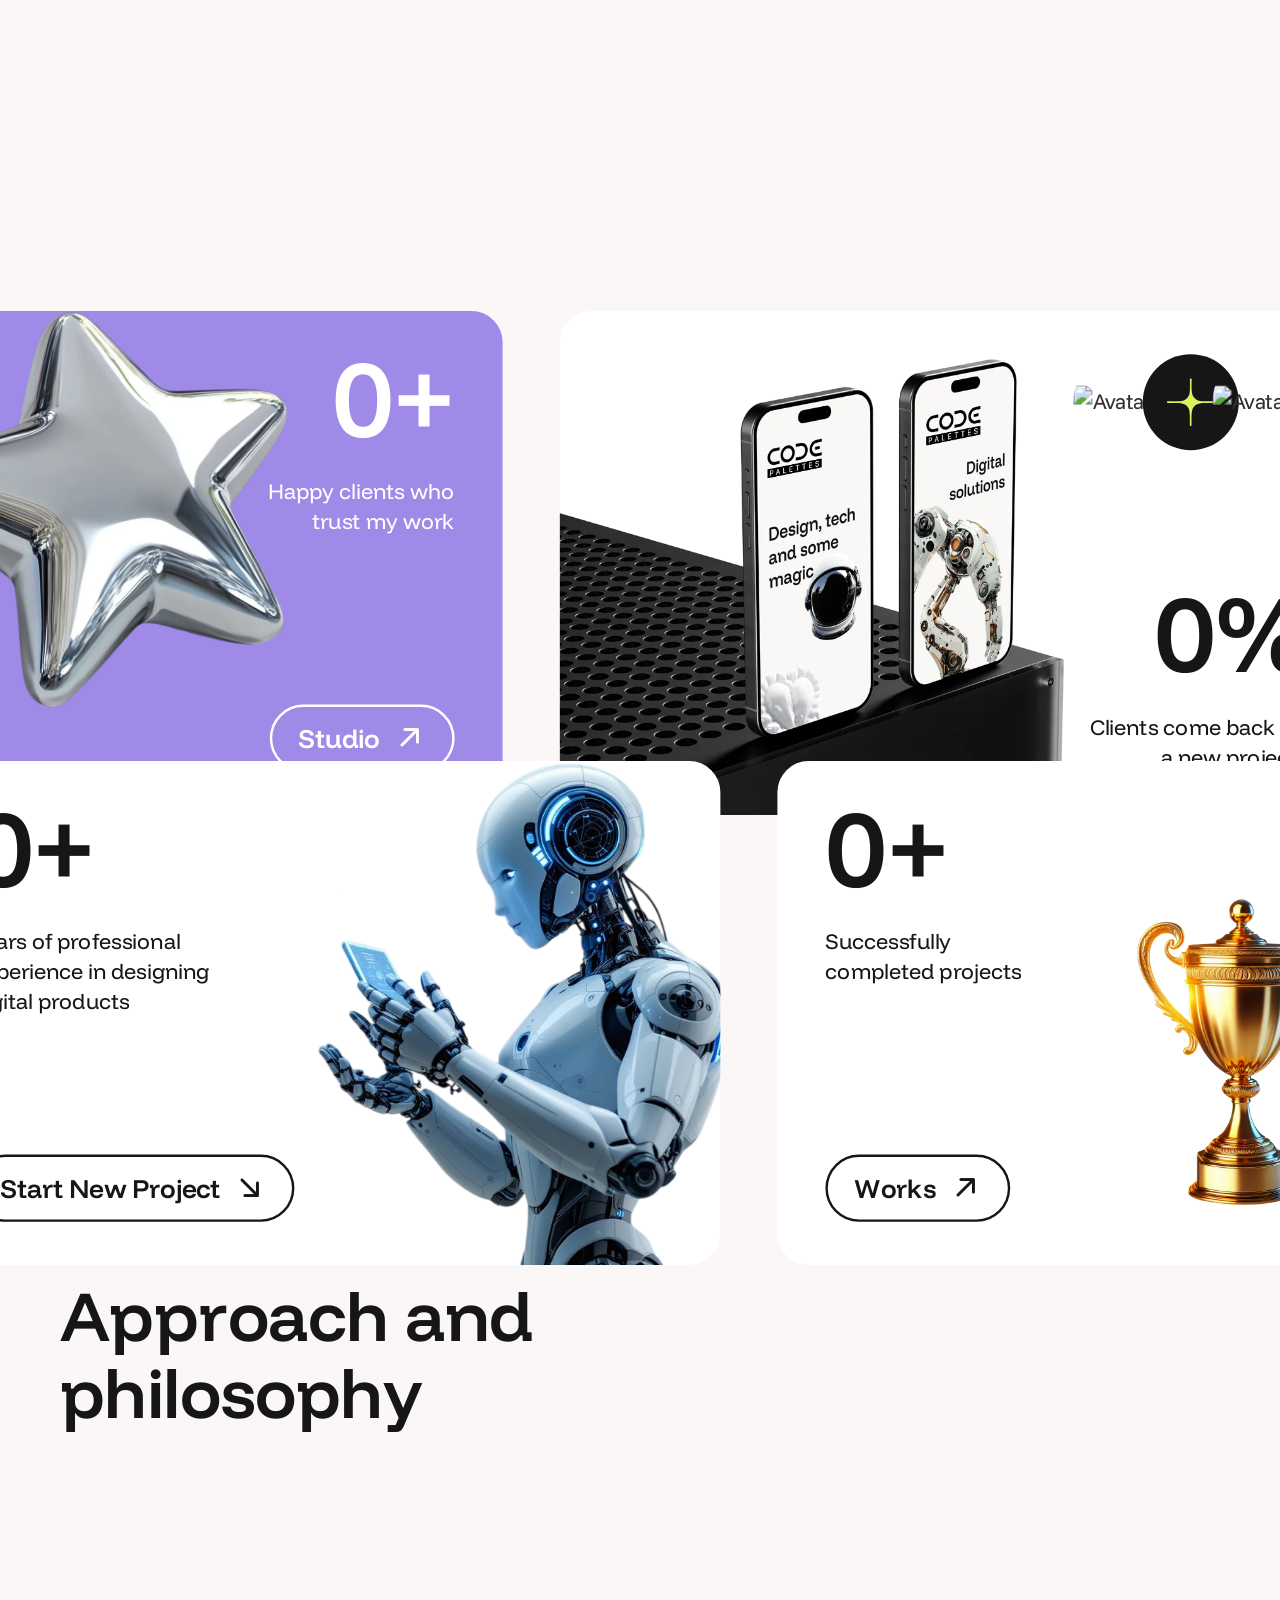
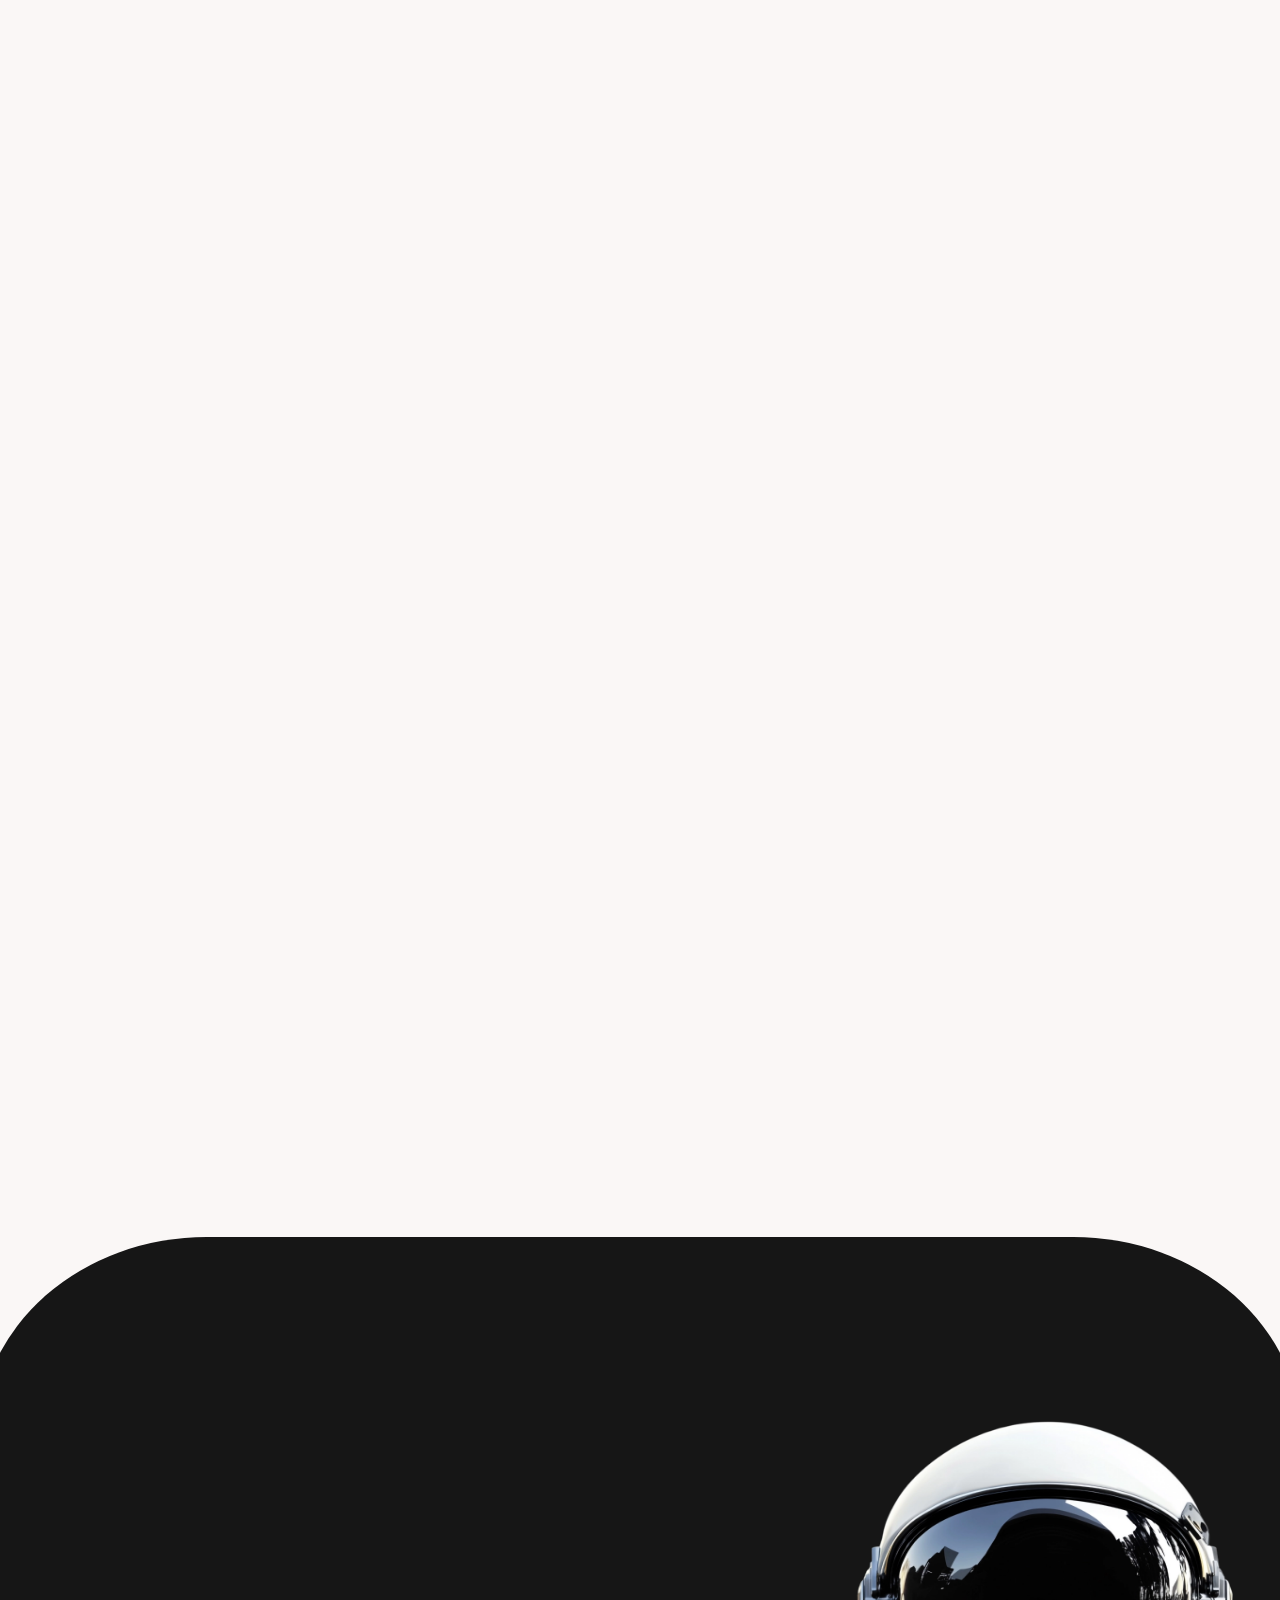
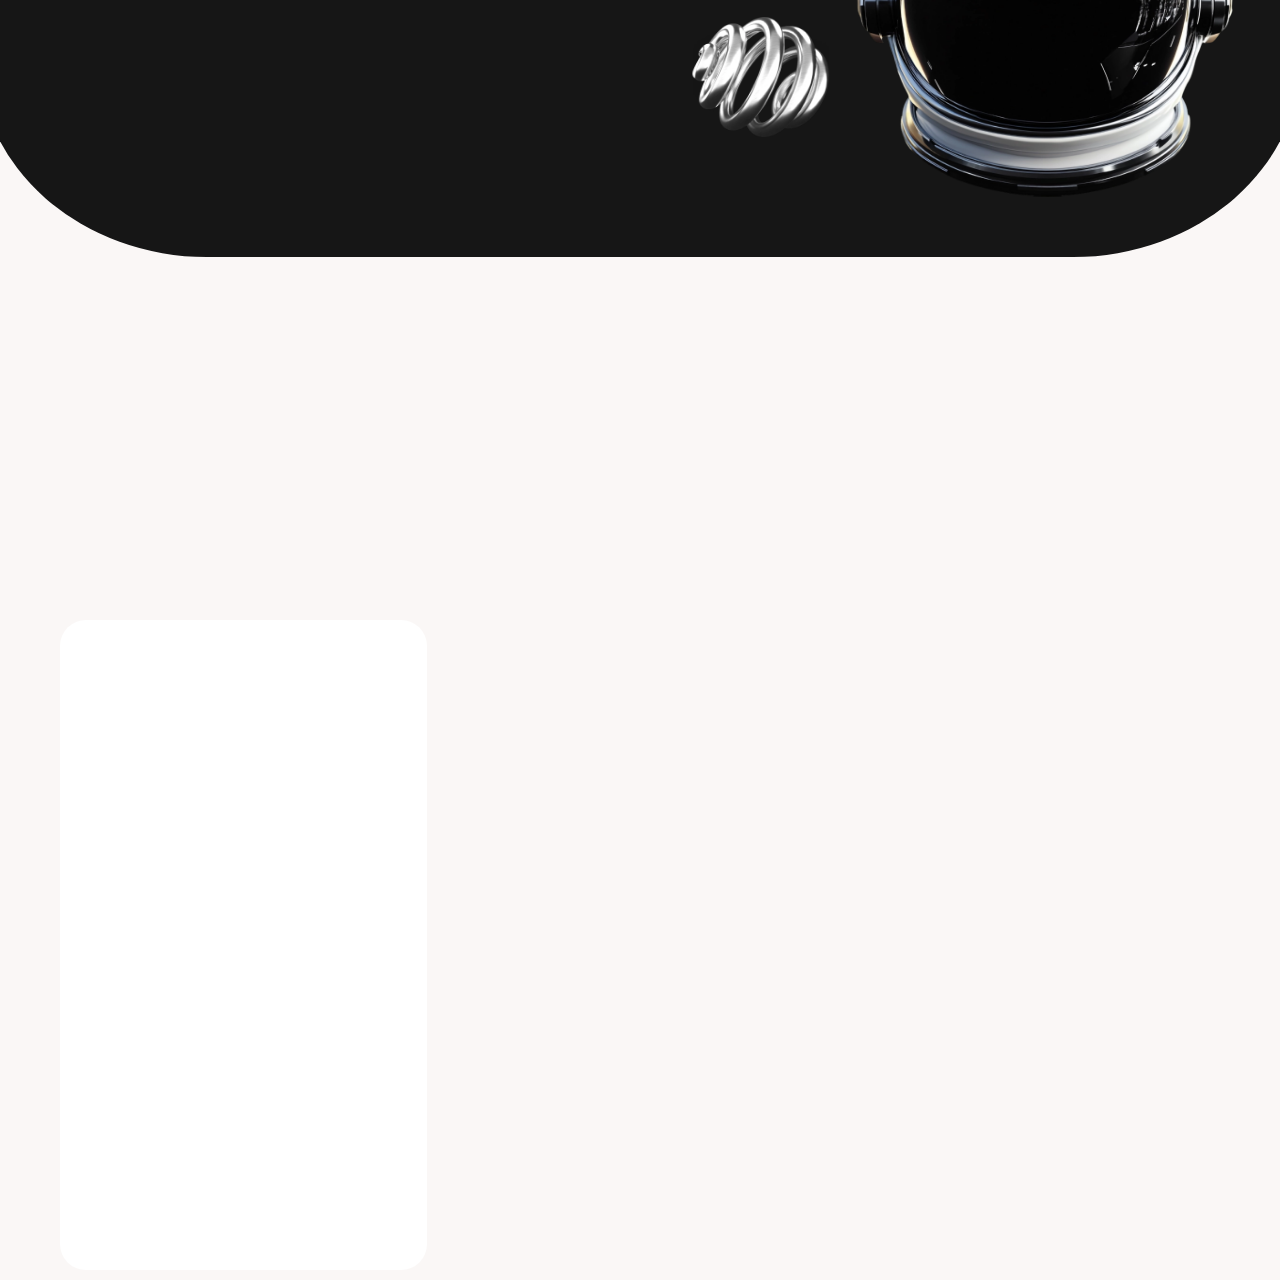
==== commit 7f9561f0: "chnage in home page" ====
--- a/about-us.html
+++ b/about-us.html
@@ -50,263 +50,118 @@
 
   <body>
 
-    <!-- Loader Start -->
-    <div id="loader" class="loader">
-      <div class="loader__wrapper">
-        <div class="loader__content">
-          <div class="loader__count">
-            <span class="count__text">0</span>
-            <span class="count__percent">%</span>
-          </div>
+  <!-- Loader Start -->
+  <div id="loader" class="loader">
+    <div class="loader__wrapper">
+      <div class="loader__content">
+        <div class="loader__count">
+          <span class="count__text">0</span>
+          <span class="count__percent">%</span>
         </div>
       </div>
     </div>
-    <!-- Loader End -->
-
-    <!-- Menu & Menu Hamburger Start -->
-    <nav class="mxd-nav__wrap" data-lenis-prevent="">
-
-      <!-- Hamburger Start -->
-      <div class="mxd-nav__contain loading__fade">
-        <a href="#0" class="mxd-nav__hamburger">
-          <!-- flip element -->
-          <div class="hamburger__base"></div>
-          <div class="hamburger__line"></div>
-          <div class="hamburger__line"></div>
-        </a>
-      </div>
-      <!-- Hamburger End -->
-
-      <!-- Main Navigation Start -->
-      <div class="mxd-menu__wrapper">
-        <!-- background active layer -->
-        <div class="mxd-menu__base"></div>
-        <!-- menu container -->
-        <div class="mxd-menu__contain">
-          <div class="mxd-menu__inner">
-            <!-- left side -->
-            <div class="mxd-menu__left">
-              <p class="mxd-menu__caption menu-fade-in">🦄 Innovative design<br>and cutting-edge development</p>
-              <div class="main-menu">
-                <nav class="main-menu__content">
-                  <ul id="main-menu" class="main-menu__accordion">
-                    <li class="main-menu__item">
-                      <div class="main-menu__toggle">
-                        <span class="main-menu__link btn btn-anim">
-                          <span class="btn-caption">Home</span>
-                        </span>
-                        <svg xmlns="http://www.w3.org/2000/svg" width="20" height="20" version="1.1" viewBox="0 0 20 20">
-                          <path d="M19.6,9.6h-3.9c-.4,0-1.8-.2-1.8-.2-.6,0-1.1-.2-1.6-.6-.5-.3-.9-.8-1.2-1.2-.3-.4-.4-.9-.5-1.4,0,0,0-1.1-.2-1.5V.4c0-.2-.2-.4-.4-.4s-.4.2-.4.4v4.4c0,.4-.2,1.5-.2,1.5,0,.5-.2,1-.5,1.4-.3.5-.7.9-1.2,1.2s-1,.5-1.6.6c0,0-1.2,0-1.7.2H.4c-.2,0-.4.2-.4.4s.2.4.4.4h4.1c.4,0,1.7.2,1.7.2.6,0,1.1.2,1.6.6.4.3.8.7,1.1,1.1.3.5.5,1,.6,1.6,0,0,0,1.3.2,1.7v4.1c0,.2.2.4.4.4s.4-.2.4-.4v-4.1c0-.4.2-1.7.2-1.7,0-.6.2-1.1.6-1.6.3-.4.7-.8,1.1-1.1.5-.3,1-.5,1.6-.6,0,0,1.3,0,1.8-.2h3.9c.2,0,.4-.2.4-.4s-.2-.4-.4-.4h0Z"/>
-                        </svg>
-                      </div>
-                      <ul class="submenu">
-                        <li class="submenu__item">
-                          <a href="index-main.html">Main home</a>
-                        </li>
-                        <li class="submenu__item">
-                          <a href="index-software-development-company.html">Software development company</a>
-                        </li>
-                        <li class="submenu__item">
-                          <a href="index-freelancer-portfolio.html">Freelancer portfolio</a>
-                        </li>
-                        <li class="submenu__item">
-                          <a href="index-digital-agency.html">Digital agency</a>
-                        </li>
-                        <li class="submenu__item">
-                          <a href="index-creative-design-studio.html">Creative design studio</a>
-                        </li>
-                        <li class="submenu__item">
-                          <a href="index-personal-portfolio.html">Personal portfolio</a>
-                        </li>
-                        <li class="submenu__item">
-                          <a href="index-web-agency.html">Web agency</a>
-                        </li>
-                        <li class="submenu__item">
-                          <a href="index-creative-developer.html">Creative developer</a>
-                        </li>
-                        <li class="submenu__item">
-                          <a href="index-designer.html">Designer</a>
-                        </li>
-                      </ul>
-                    </li>
-                    <li class="main-menu__item">
-                      <div class="main-menu__toggle">
-                        <span class="main-menu__link btn btn-anim">
-                          <span class="btn-caption">Works</span>
-                        </span>
-                        <svg xmlns="http://www.w3.org/2000/svg" width="20" height="20" version="1.1" viewBox="0 0 20 20">
-                          <path d="M19.6,9.6h-3.9c-.4,0-1.8-.2-1.8-.2-.6,0-1.1-.2-1.6-.6-.5-.3-.9-.8-1.2-1.2-.3-.4-.4-.9-.5-1.4,0,0,0-1.1-.2-1.5V.4c0-.2-.2-.4-.4-.4s-.4.2-.4.4v4.4c0,.4-.2,1.5-.2,1.5,0,.5-.2,1-.5,1.4-.3.5-.7.9-1.2,1.2s-1,.5-1.6.6c0,0-1.2,0-1.7.2H.4c-.2,0-.4.2-.4.4s.2.4.4.4h4.1c.4,0,1.7.2,1.7.2.6,0,1.1.2,1.6.6.4.3.8.7,1.1,1.1.3.5.5,1,.6,1.6,0,0,0,1.3.2,1.7v4.1c0,.2.2.4.4.4s.4-.2.4-.4v-4.1c0-.4.2-1.7.2-1.7,0-.6.2-1.1.6-1.6.3-.4.7-.8,1.1-1.1.5-.3,1-.5,1.6-.6,0,0,1.3,0,1.8-.2h3.9c.2,0,.4-.2.4-.4s-.2-.4-.4-.4h0Z"/>
-                        </svg>
-                      </div>
-                      <ul class="submenu">
-                        <li class="submenu__item">
-                          <a href="works-simple.html">Portfolio</a>
-                        </li>
-                        <li class="submenu__item">
-                          <a href="works-masonry.html">Works masonry</a>
-                        </li>
-                        <li class="submenu__item">
-                          <a href="project-details.html">Project details</a>
-                        </li>
-                      </ul>
-                    </li>
-                    <li class="main-menu__item">
-                      <div class="main-menu__toggle">
-                        <span class="main-menu__link btn btn-anim">
-                          <span class="btn-caption">Pages</span>
-                        </span>
-                        <svg xmlns="http://www.w3.org/2000/svg" width="20" height="20" version="1.1" viewBox="0 0 20 20">
-                          <path d="M19.6,9.6h-3.9c-.4,0-1.8-.2-1.8-.2-.6,0-1.1-.2-1.6-.6-.5-.3-.9-.8-1.2-1.2-.3-.4-.4-.9-.5-1.4,0,0,0-1.1-.2-1.5V.4c0-.2-.2-.4-.4-.4s-.4.2-.4.4v4.4c0,.4-.2,1.5-.2,1.5,0,.5-.2,1-.5,1.4-.3.5-.7.9-1.2,1.2s-1,.5-1.6.6c0,0-1.2,0-1.7.2H.4c-.2,0-.4.2-.4.4s.2.4.4.4h4.1c.4,0,1.7.2,1.7.2.6,0,1.1.2,1.6.6.4.3.8.7,1.1,1.1.3.5.5,1,.6,1.6,0,0,0,1.3.2,1.7v4.1c0,.2.2.4.4.4s.4-.2.4-.4v-4.1c0-.4.2-1.7.2-1.7,0-.6.2-1.1.6-1.6.3-.4.7-.8,1.1-1.1.5-.3,1-.5,1.6-.6,0,0,1.3,0,1.8-.2h3.9c.2,0,.4-.2.4-.4s-.2-.4-.4-.4h0Z"/>
-                        </svg>
-                      </div>
-                      <ul class="submenu">
-                        <li class="submenu__item">
-                          <a href="about-me.html">About me</a>
-                        </li>
-                        <li class="submenu__item active">
-                          <a href="about-us.html">About us</a>
-                        </li>
-                        <li class="submenu__item">
-                          <a href="services.html">Services</a>
-                        </li>
-                        <li class="submenu__item">
-                          <a href="team.html">Our team</a>
-                        </li>
-                        <li class="submenu__item">
-                          <a href="pricing.html">Pricing</a>
-                        </li>
-                        <li class="submenu__item">
-                          <a href="faq.html">FAQ page</a>
-                        </li>
-                        <li class="submenu__item">
-                          <a href="404.html">404 error page</a>
-                        </li>
-                        <li class="submenu__item">
-                          <a href="index.html">Landing page</a>
-                        </li>
-                      </ul>
-                    </li>
-                    <li class="main-menu__item">
-                      <div class="main-menu__toggle">
-                        <span class="main-menu__link btn btn-anim">
-                          <span class="btn-caption">Insights</span>
-                        </span>
-                        <svg xmlns="http://www.w3.org/2000/svg" width="20" height="20" version="1.1" viewBox="0 0 20 20">
-                          <path d="M19.6,9.6h-3.9c-.4,0-1.8-.2-1.8-.2-.6,0-1.1-.2-1.6-.6-.5-.3-.9-.8-1.2-1.2-.3-.4-.4-.9-.5-1.4,0,0,0-1.1-.2-1.5V.4c0-.2-.2-.4-.4-.4s-.4.2-.4.4v4.4c0,.4-.2,1.5-.2,1.5,0,.5-.2,1-.5,1.4-.3.5-.7.9-1.2,1.2s-1,.5-1.6.6c0,0-1.2,0-1.7.2H.4c-.2,0-.4.2-.4.4s.2.4.4.4h4.1c.4,0,1.7.2,1.7.2.6,0,1.1.2,1.6.6.4.3.8.7,1.1,1.1.3.5.5,1,.6,1.6,0,0,0,1.3.2,1.7v4.1c0,.2.2.4.4.4s.4-.2.4-.4v-4.1c0-.4.2-1.7.2-1.7,0-.6.2-1.1.6-1.6.3-.4.7-.8,1.1-1.1.5-.3,1-.5,1.6-.6,0,0,1.3,0,1.8-.2h3.9c.2,0,.4-.2.4-.4s-.2-.4-.4-.4h0Z"/>
-                        </svg>
-                      </div>
-                      <ul class="submenu">
-                        <li class="submenu__item">
-                          <a href="blog-standard.html">Blog standard</a>
-                        </li>
-                        <li class="submenu__item">
-                          <a href="blog-creative.html">Blog creative</a>
-                        </li>
-                        <li class="submenu__item">
-                          <a href="blog-article.html">Single post</a>
-                        </li>
-                      </ul>
-                    </li>
-                    <li class="main-menu__item">
-                      <a class="main-menu__link btn btn-anim" href="contact.html">
-                        <span class="btn-caption">Contact</span>
-                      </a>
-                    </li>
-                  </ul>
-                </nav>
-              </div>
-            </div>
-            <!-- right side -->
-            <div class="mxd-menu__right">
-              <div class="menu-promo">
-                <div class="menu-promo__content">
-                  <p class="menu-promo__caption menu-fade-in">👋 Nice to see you!<br>I'm Alex Walker, digital 
-                    designer and illustrator based in Odesa, Ukraine</p>
-                  <div class="menu-promo__video">
-                    <video class="menu-video" id="inner-video" preload="auto" autoplay="autoplay" loop="loop" muted="muted" poster="https://dummyimage.com/540x310/5d5d5d/737373">
-                      <source type="video/mp4" src="video/540x310_video.mp4">
-                      <source type="video/webm" src="video/540x310_video.webm">
-                      <source type="video/ogv" src="video/540x310_video.ogv">
-                    </video>
-                  </div>
-                </div>
-              </div>
-            </div>
-            <!-- data bottom line -->
-            <div class="mxd-menu__data menu-fade-in">
-              <p class="t-xsmall">
-                Made with
-                <i class="ph-fill ph-heart t-additional"></i>
-                by
-                <a class="no-effect" href="https://1.envato.market/EKA9WD" target="_blank">Mix_Design</a>
-              </p>
-              <p class="t-xsmall">
-                <i class="ph ph-copyright"></i>
-                2025
-              </p>
-            </div>
-          </div>
-        </div>
-      </div>
-      <!-- Main Navigation End -->
-
-    </nav>
-    <!-- Menu & Menu Hamburger End -->
-
-    <!-- Header Start -->
-    <header id="header" class="mxd-header">
-      <!-- header logo -->
-      <div class="mxd-header__logo loading__fade">
-        <a href="index-main.html" class="mxd-logo">
-          <!-- logo icon -->
-          <svg class="mxd-logo__image" version="1.1" xmlns="http://www.w3.org/2000/svg" x="0px" y="0px" viewBox="0 0 56 56" style="enable-background:new 0 0 56 56;" xml:space="preserve">
-            <style type="text/css">
-              .mxd-logo__bg{fill:var(--base-opp);}
-              .mxd-logo__cat{clip-path:url(#mxd-logo__id);fill:var(--base);}
-            </style>
-            <path class="mxd-logo__bg" d="M56,28c0,11.1-2.9,28-28,28S0,39.1,0,28S2.9,0,28,0S56,16.9,56,28z"/>
-            <g>
-              <defs>
-                <path id="mxd-logo__clippath" d="M28,0C2.9,0,0,16.9,0,28s2.9,28,28,28s28-16.9,28-28S53.1,0,28,0z"/>
-              </defs>
-              <clipPath id="mxd-logo__id">
-                <use xlink:href="#mxd-logo__clippath"  style="overflow:visible;"/>
-              </clipPath>
-              <path class="mxd-logo__cat" d="M33.6,34.5h0.9
-                c0.5,0,0.9,0.4,0.9,0.9v3.7c0,0.5-0.4,0.9-0.9,0.9h-0.9c-0.5,0-0.9-0.4-0.9-0.9v-3.7C32.7,34.9,33.1,34.5,33.6,34.5z M20.5,37.3
-                v1.9c0,0.5,0.4,0.9,0.9,0.9h0.9c0.5,0,0.9-0.4,0.9-0.9v-3.7c0-0.5-0.4-0.9-0.9-0.9h-0.9c-0.5,0-0.9,0.4-0.9,0.9V37.3L20.5,37.3z
-                M39.2,21.5v0.9c0,0.5-0.4,0.9-0.9,0.9h-0.9c-0.5,0-0.9-0.4-0.9-0.9v-0.9c0-0.5,0.4-0.9,0.9-0.9h0.9C38.8,20.5,39.2,21,39.2,21.5z
-                M34.5,26.1h0.9c0.5,0,0.9-0.4,0.9-0.9v-0.9c0-0.5-0.4-0.9-0.9-0.9h-0.9c-0.5,0-0.9,0.4-0.9,0.9v0.9C33.6,25.7,34,26.1,34.5,26.1z
-                M28,26.1h-4.7c-0.5,0-0.9,0.4-0.9,0.9V28c0,0.5,0.4,0.9,0.9,0.9h9.3c0.5,0,0.9-0.4,0.9-0.9v-0.9c0-0.5-0.4-0.9-0.9-0.9H28L28,26.1
-                z M19.6,24.3v0.9c0,0.5,0.4,0.9,0.9,0.9h0.9c0.5,0,0.9-0.4,0.9-0.9v-0.9c0-0.5-0.4-0.9-0.9-0.9h-0.9C20,23.3,19.6,23.8,19.6,24.3z
-                M16.8,21.5v0.9c0,0.5,0.4,0.9,0.9,0.9h0.9c0.5,0,0.9-0.4,0.9-0.9v-0.9c0-0.5-0.4-0.9-0.9-0.9h-0.9C17.2,20.5,16.8,21,16.8,21.5z
-                M14,26.1v4.7c0,0.5,0.4,0.9,0.9,0.9h0.9c0.5,0,0.9-0.4,0.9-0.9v-6.5c0-0.5-0.4-0.9-0.9-0.9h-0.9c-0.5,0-0.9,0.4-0.9,0.9V26.1
-                L14,26.1z M11.2,34.5v1.9c0,0.5-0.4,0.9-0.9,0.9H7.5c-0.5,0-0.9,0.4-0.9,0.9v0.9c0,0.5,0.4,0.9,0.9,0.9h0.9c0.5,0,0.9,0.4,0.9,0.9
-                V42c0,0.5-0.4,0.9-0.9,0.9H7.5c-0.5,0-0.9,0.4-0.9,0.9v0.9c0,0.5,0.4,0.9,0.9,0.9h0.9c0.5,0,0.9,0.4,0.9,0.9V56
-                c0,0.5,0.4,0.9,0.9,0.9h0.9c0.5,0,0.9-0.4,0.9-0.9v-6.5c0-0.5,0.4-0.9,0.9-0.9h3.7c0.5,0,0.9-0.4,0.9-0.9v-0.9
-                c0-0.5-0.4-0.9-0.9-0.9h-3.7c-0.5,0-0.9-0.4-0.9-0.9v-6.5c0-0.5,0.4-0.9,0.9-0.9c0.5,0,0.9-0.4,0.9-0.9v-3.7c0-0.5-0.4-0.9-0.9-0.9
-                h-0.9c-0.5,0-0.9,0.4-0.9,0.9L11.2,34.5L11.2,34.5z M42,26.1v-1.9c0-0.5-0.4-0.9-0.9-0.9h-0.9c-0.5,0-0.9,0.4-0.9,0.9v6.5
-                c0,0.5,0.4,0.9,0.9,0.9h0.9c0.5,0,0.9-0.4,0.9-0.9V26.1L42,26.1z M49.5,39.2v-0.9c0-0.5-0.4-0.9-0.9-0.9h-2.8
-                c-0.5,0-0.9-0.4-0.9-0.9v-3.7c0-0.5-0.4-0.9-0.9-0.9h-0.9c-0.5,0-0.9,0.4-0.9,0.9v3.7c0,0.5,0.4,0.9,0.9,0.9c0.5,0,0.9,0.4,0.9,0.9
-                v6.5c0,0.5-0.4,0.9-0.9,0.9h-3.7c-0.5,0-0.9,0.4-0.9,0.9v0.9c0,0.5,0.4,0.9,0.9,0.9h3.7c0.5,0,0.9,0.4,0.9,0.9V56
-                c0,0.5,0.4,0.9,0.9,0.9h0.9c0.5,0,0.9-0.4,0.9-0.9v-9.3c0-0.5,0.4-0.9,0.9-0.9h0.9c0.5,0,0.9-0.4,0.9-0.9v-0.9
-                c0-0.5-0.4-0.9-0.9-0.9h-0.9c-0.5,0-0.9-0.4-0.9-0.9v-0.9c0-0.5,0.4-0.9,0.9-0.9h0.9C49,40.1,49.5,39.7,49.5,39.2L49.5,39.2z"/>
-            </g>
-          </svg>
-          <!-- logo text -->
-          <span class="mxd-logo__text">rayo<br>template</span>
-        </a>
-      </div>
-      <!-- header controls -->
-      <div class="mxd-header__controls loading__fade">
-        <button id="color-switcher" class="mxd-color-switcher" type="button" role="switch" aria-label="light/dark mode" aria-checked="true"></button>
-        <a class="btn btn-anim btn-default btn-mobile-icon btn-outline slide-right-up" href="contact.html">
-          <span class="btn-caption">Say Hello</span>
-          <i class="ph-bold ph-arrow-up-right"></i>
-        </a>
-      </div>
-    </header>
-    <!-- Header End -->
+  </div>
+  <!-- Loader End -->
+
+  <!-- Menu & Menu Hamburger Start -->
+  <nav class="mxd-nav__wrap" data-lenis-prevent="">
+
+    <!-- Hamburger Start -->
+    <div class="mxd-nav__contain loading__fade">
+      <a href="#0" class="mxd-nav__hamburger">
+        <!-- flip element -->
+        <div class="hamburger__base"></div>
+        <div class="hamburger__line"></div>
+        <div class="hamburger__line"></div>
+      </a>
+    </div>
+    <!-- Hamburger End -->
+
+    <!-- Main Navigation Start -->
+    <div class="mxd-menu__wrapper">
+      <!-- background active layer -->
+      <div class="mxd-menu__base"></div>
+      <!-- menu container -->
+      <div class="mxd-menu__contain">
+        <div class="mxd-menu__inner">
+          <!-- left side -->
+          <div class="mxd-menu__left">
+            <p class="mxd-menu__caption menu-fade-in">🦄 Innovative design<br>and cutting-edge development</p>
+            <div class="main-menu">
+              <nav class="main-menu__content">
+                <ul id="main-menu" class="main-menu__accordion">
+                
+                  <li class="main-menu__item">
+                    <a class="main-menu__link btn btn-anim" href="contact.html">
+                      <span class="btn-caption">Home</span>
+                    </a>
+                  </li>
+                  <li class="main-menu__item">
+                    <a class="main-menu__link btn btn-anim" href="about-us.html">
+                      <span class="btn-caption">About Us</span>
+                    </a>
+                  </li>
+                  <li class="main-menu__item">
+                    <a class="main-menu__link btn btn-anim" href="contact.html">
+                      <span class="btn-caption">Home</span>
+                    </a>
+                  </li>
+                  <li class="main-menu__item">
+                    <a class="main-menu__link btn btn-anim" href="contact.html">
+                      <span class="btn-caption">Home</span>
+                    </a>
+                  </li>
+                </ul>
+              </nav>
+            </div>
+          </div>
+          <!-- right side -->
+          <div class="mxd-menu__right">
+            <div class="menu-promo">
+              <div class="menu-promo__content">
+                <p class="menu-promo__caption menu-fade-in">👋 Nice to see you!<br>I'm Alex Walker, digital
+                  designer and illustrator based in Odesa, Ukraine</p>
+                <div class="menu-promo__video">
+                  <video class="menu-video" id="inner-video" preload="auto" autoplay="autoplay" loop="loop"
+                    muted="muted" poster="https://dummyimage.com/540x310/5d5d5d/737373">
+                    <source type="video/mp4" src="video/540x310_video.mp4">
+                    <source type="video/webm" src="video/540x310_video.webm">
+                    <source type="video/ogv" src="video/540x310_video.ogv">
+                  </video>
+                </div>
+              </div>
+            </div>
+          </div>
+          <!-- data bottom line -->
+        
+        </div>
+      </div>
+    </div>
+    <!-- Main Navigation End -->
+
+  </nav>
+  <!-- Menu & Menu Hamburger End -->
+  <!-- Header Start -->
+  <header id="header" class="mxd-header">
+    <!-- header logo -->
+    <div class="mxd-header__logo loading__fade">
+      <a href="index-main.html" class="mxd-logo">
+        <!-- logo icon -->
+        <img src="img/logo.png" class="mxd-logo__image">
+
+      </a>
+    </div>
+    <!-- header controls -->
+    <div class="mxd-header__controls loading__fade">
+      <button id="color-switcher" class="mxd-color-switcher" type="button" role="switch" aria-label="light/dark mode"
+        aria-checked="true"></button>
+      <a class="btn btn-anim btn-default btn-mobile-icon btn-outline slide-right-up" href="contact.html">
+        <span class="btn-caption">Say Hello</span>
+        <i class="ph-bold ph-arrow-up-right"></i>
+      </a>
+    </div>
+  </header>
+  <!-- Header End -->
 
     <!-- Page Content Start -->
     <main id="mxd-page-content" class="mxd-page-content inner-page-content">
@@ -594,7 +449,7 @@
                         <div class="col-12 col-md-6 mxd-team-cards__item mxd-grid-item no-margin-desktop animate-card-3">
                           <div class="mxd-team-cards__media anim-uni-in-up">
                             <div class="mxd-team-cards__photo">
-                              <img src="img/about/harshad.jpeg" alt="">
+                              <img src="/img/about/harshad.jpeg" alt="">
                             </div>
                             <div class="mxd-team-cards__socials">
                               <a class="btn btn-anim tag tag-default tag-permanent" href="https://www.linkedin.com/" target="_blank">
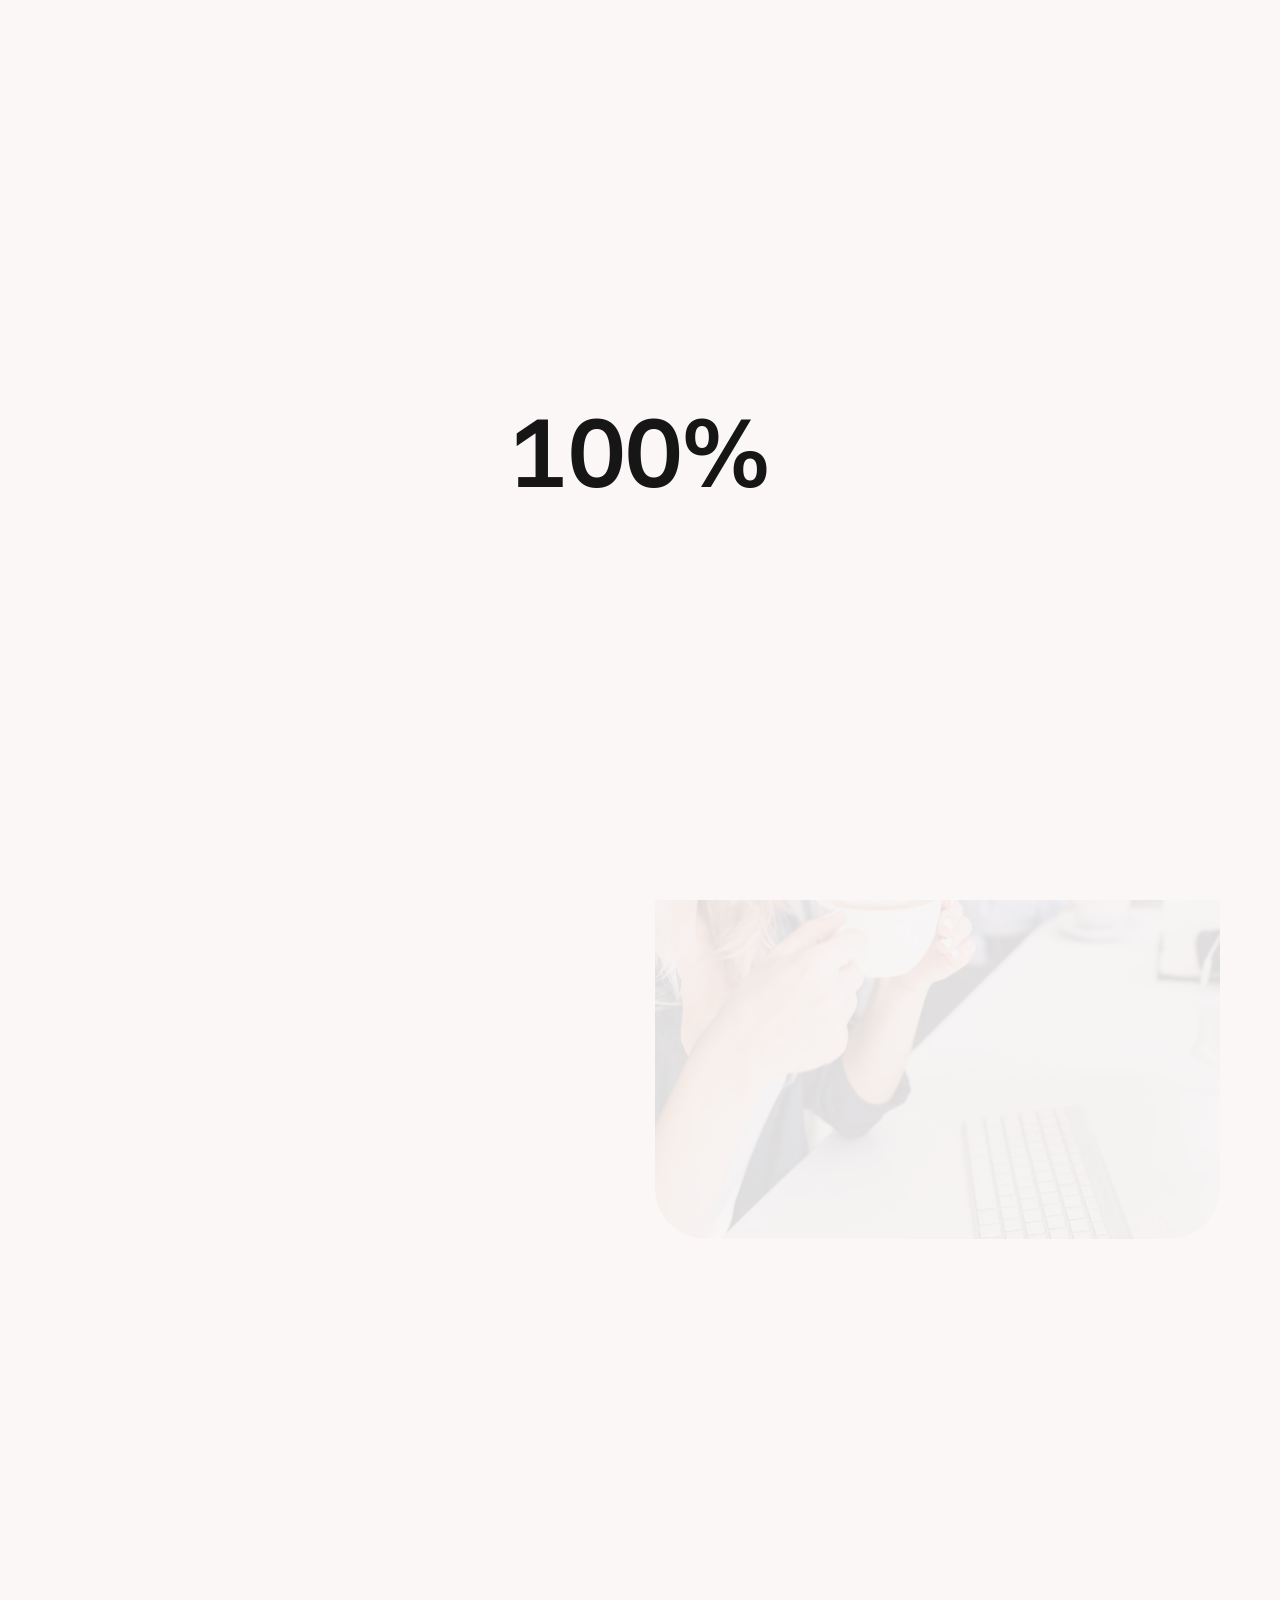
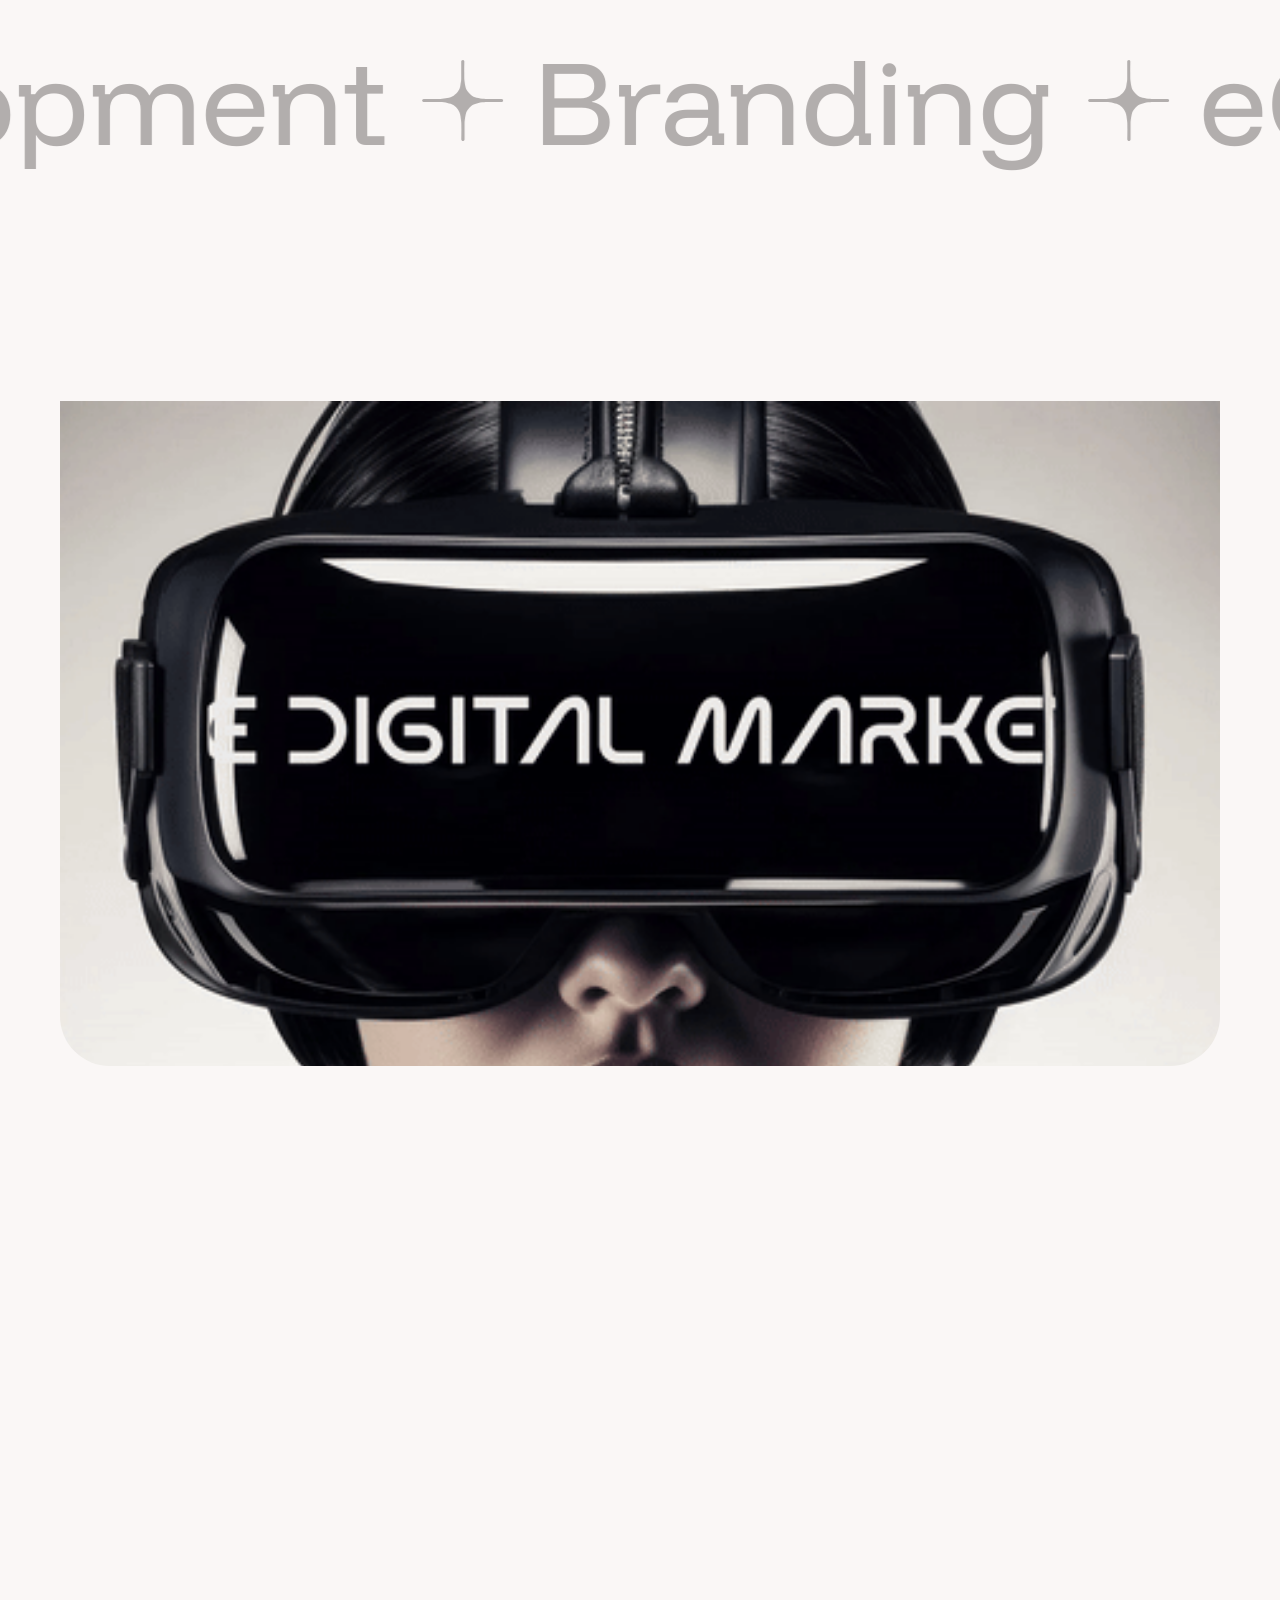
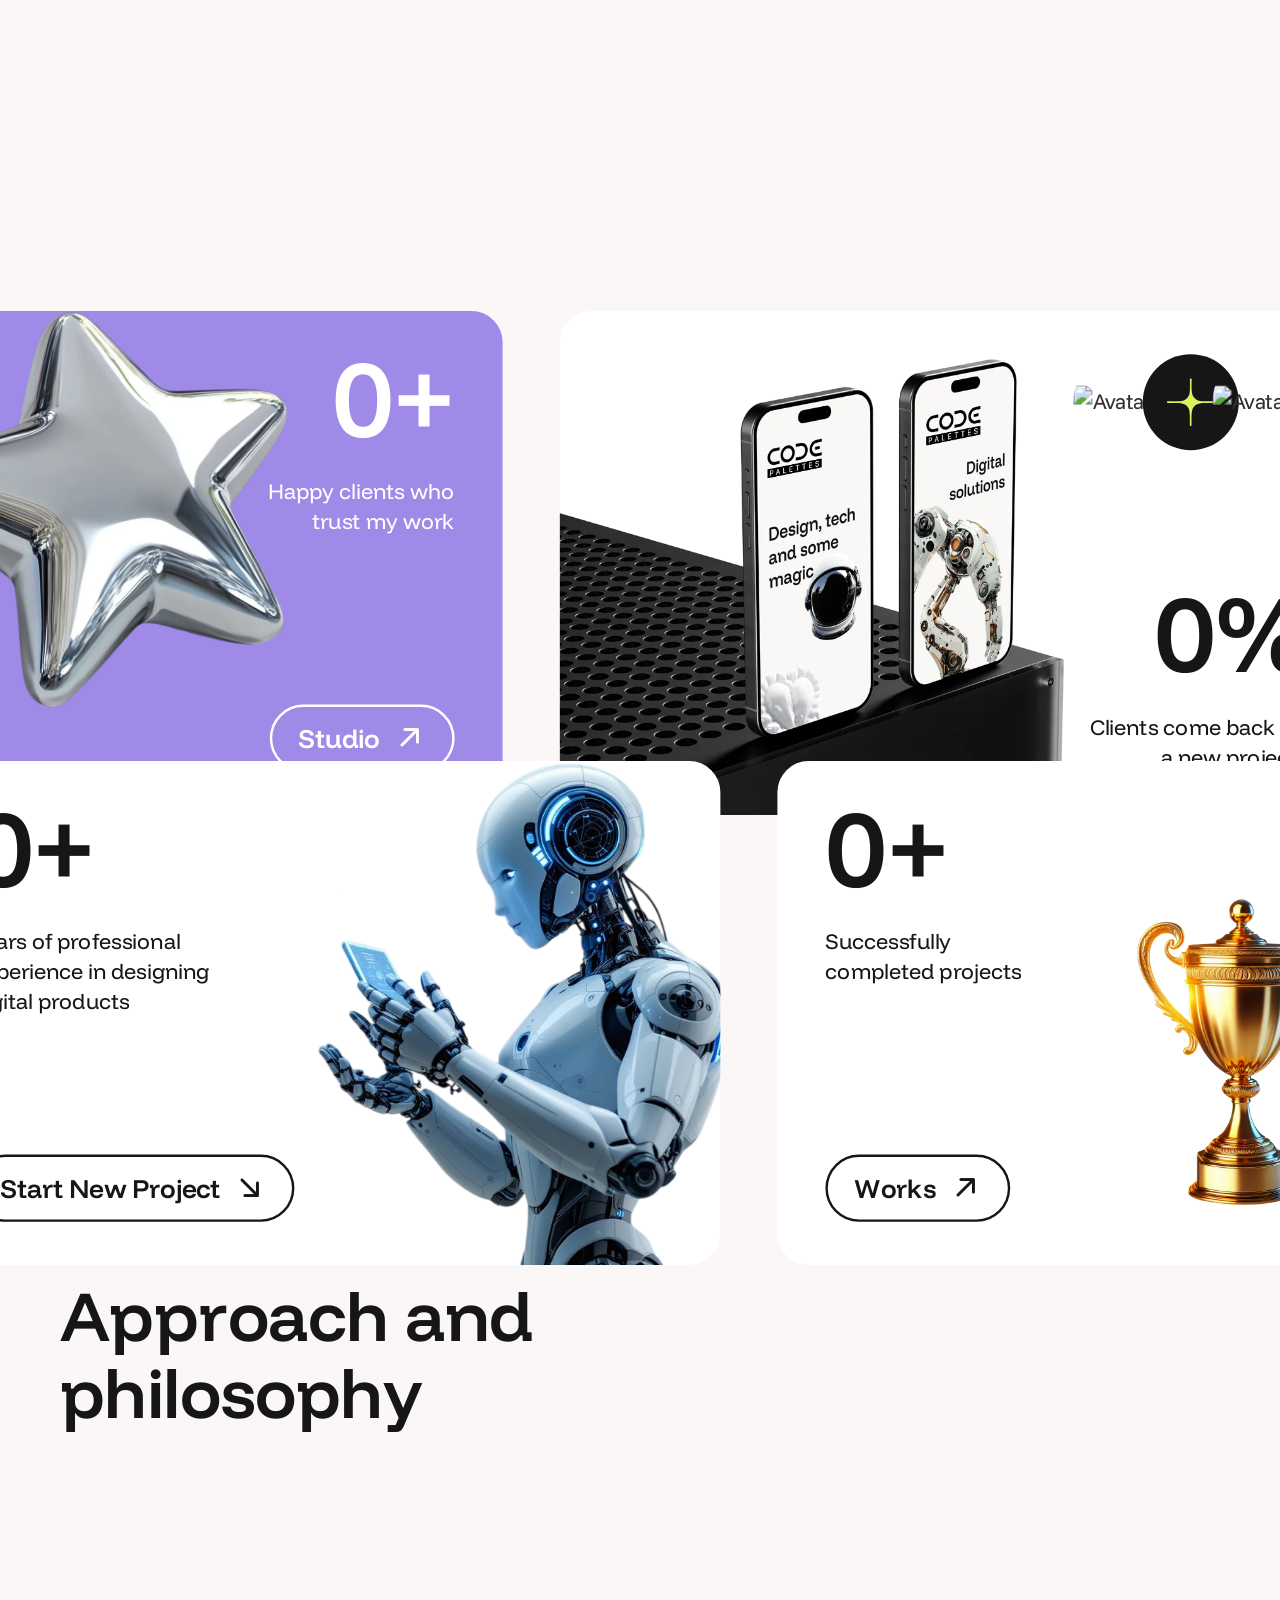
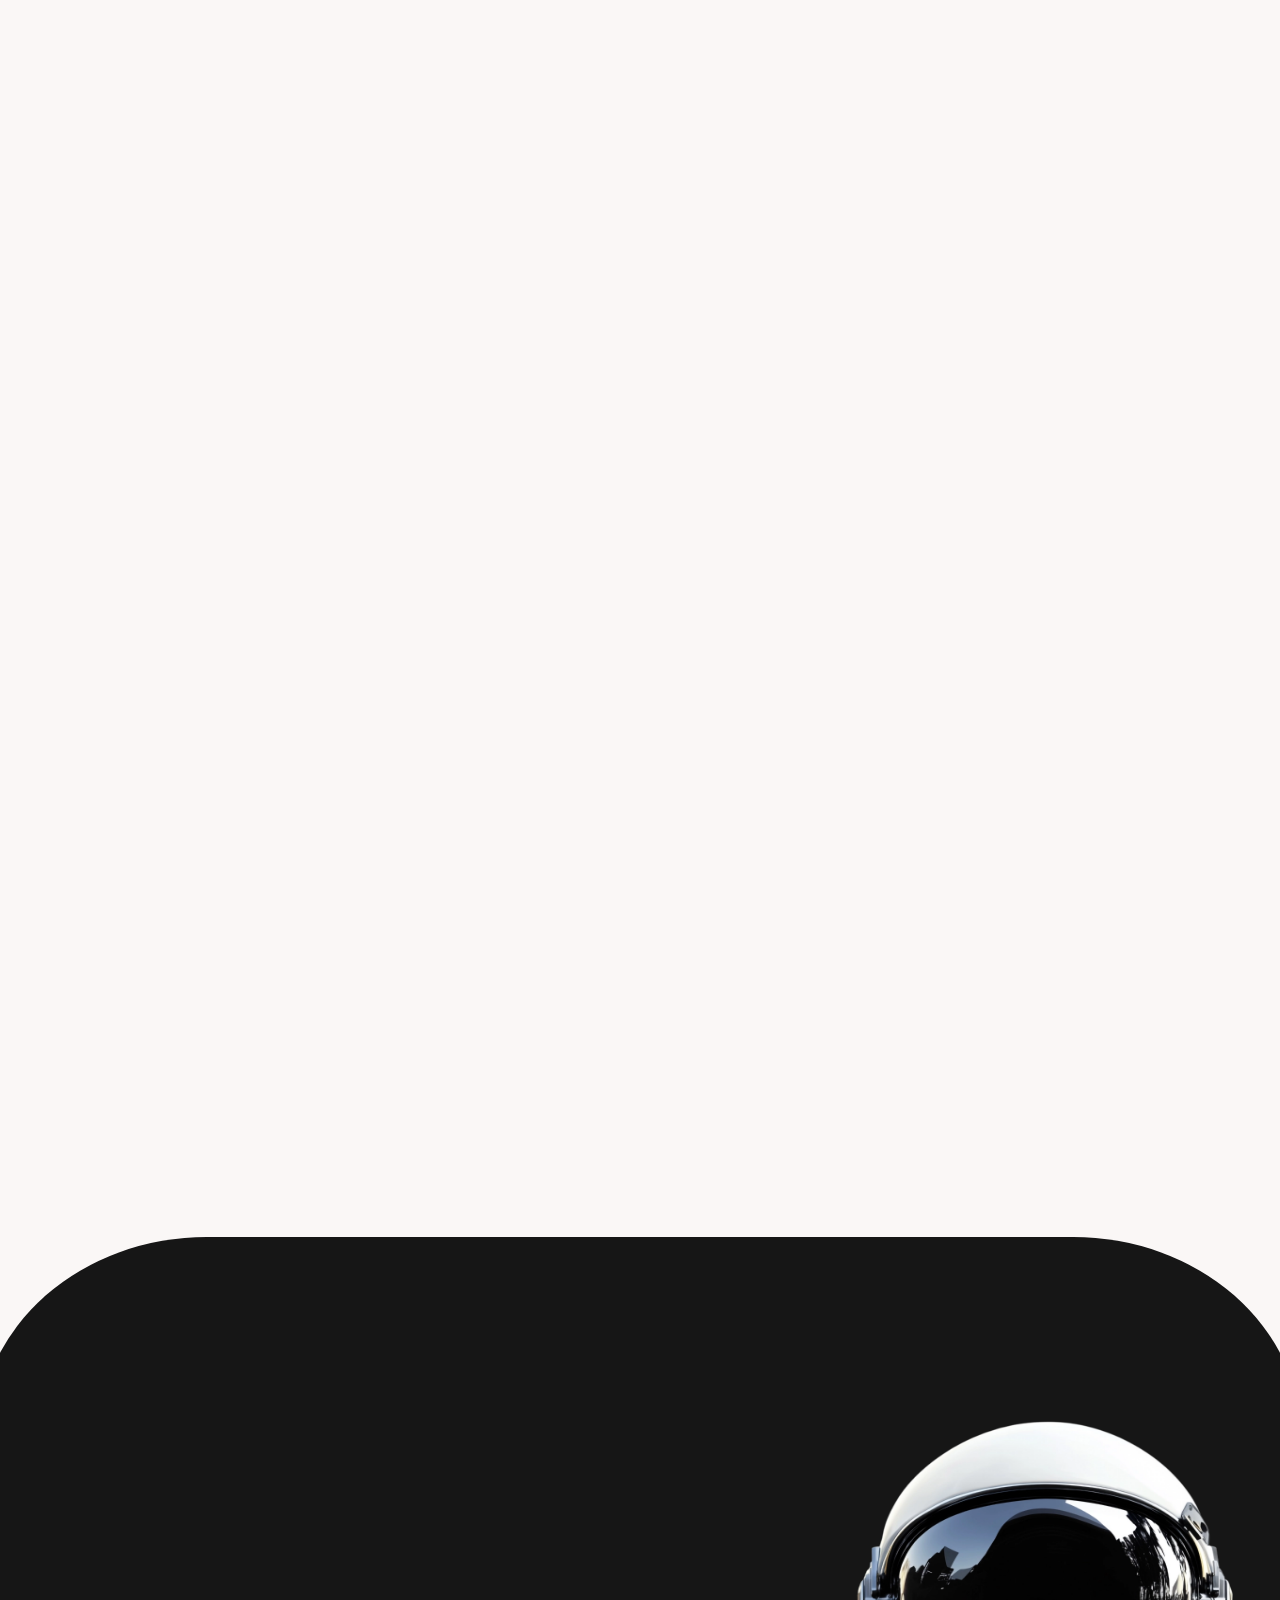
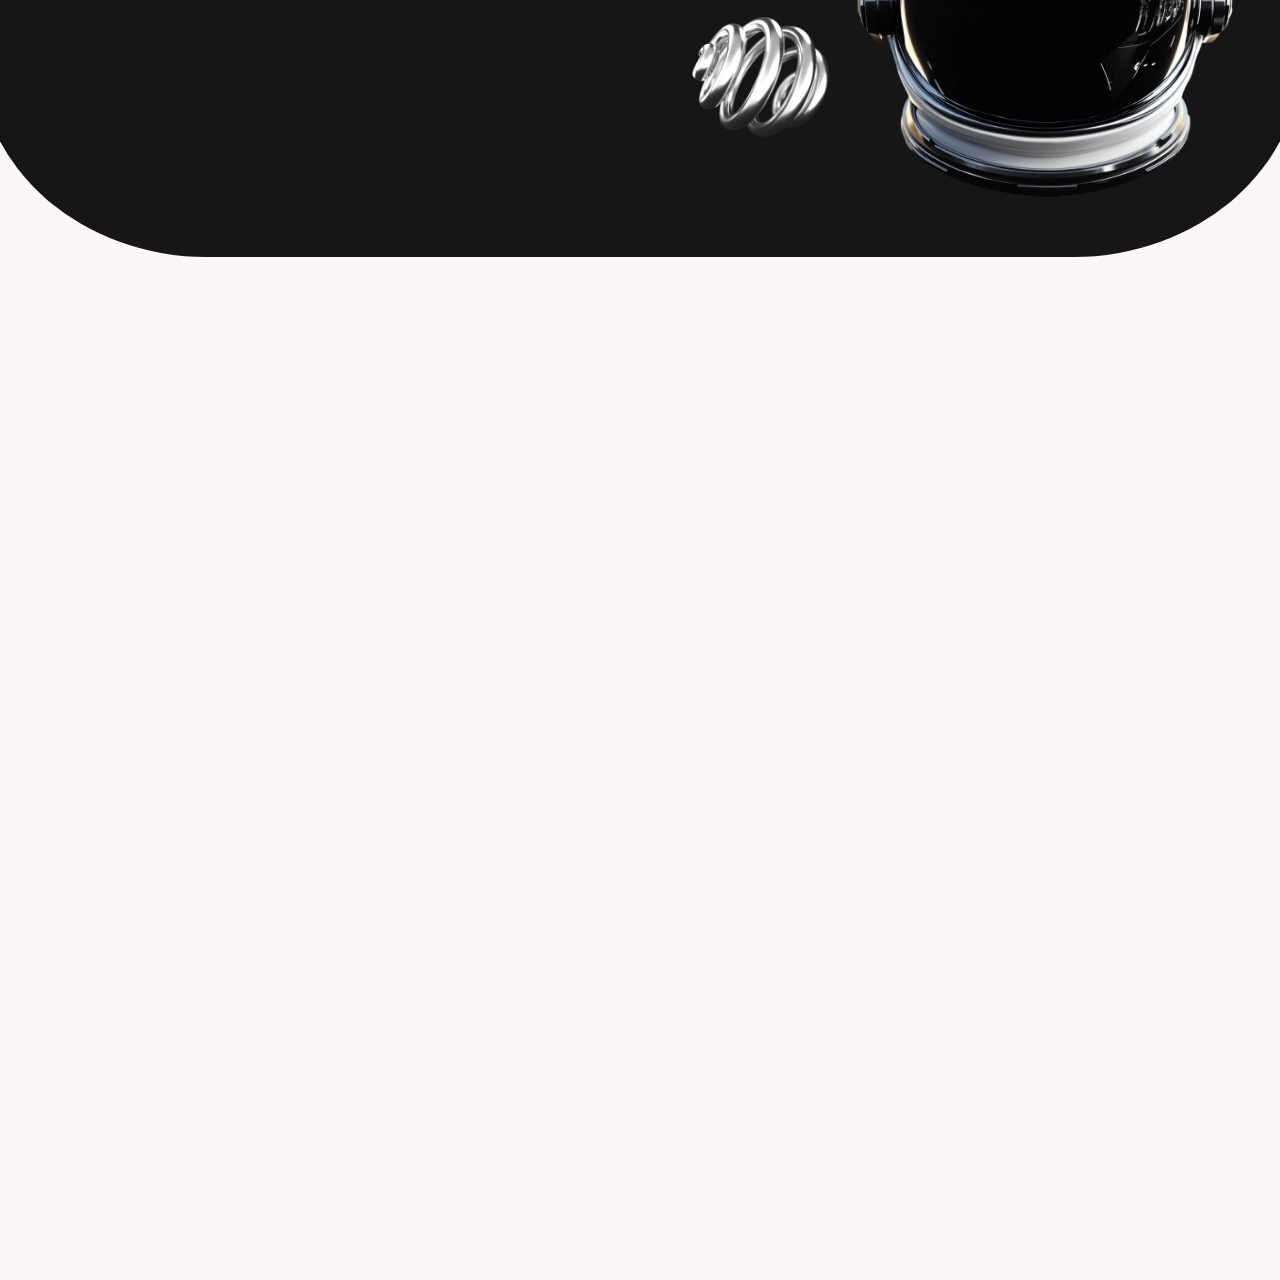
==== commit 8cf4c7ed: "chnage in home page" ====
--- a/about-us.html
+++ b/about-us.html
@@ -1,52 +1,56 @@
 <!DOCTYPE html>
 <html lang="en" dir="ltr">
 
-  <head>
-    <meta charset="UTF-8">
-
-    <!-- Page Title -->
-    <title>Rayo - Digital Agency & Personal Portfolio HTML Template</title>
-
-    <!-- Meta Tags -->
-    <meta name="description" content="Elevate your digital presence with Rayo - dynamic and stylish HTML template designed for creative agencies and personal brands. With modern layouts, smooth interactions and a polished aesthetic, Rayo template helps showcase projects, services and expertise with clarity and impact.">
-    <meta name="keywords" content="mix_design, resume, portfolio, personal page, cv, template, one page, responsive, html5, css3, creative, clean">
-    <meta name="author" content="mix_design">
-
-    <!-- Viewport Meta-->
-    <meta http-equiv="X-UA-Compatible" content="IE=edge">
-    <meta name="viewport" content="width=device-width, initial-scale=1, maximum-scale=1">
-
-    <!-- Template Favicon & Icons Start -->
-    <link rel="icon" href="img/favicon/favicon.ico" sizes="any">
-    <link rel="icon" href="img/favicon/icon.svg" type="image/svg+xml">
-    <link rel="apple-touch-icon" href="img/favicon/apple-touch-icon.png">
-    <link rel="manifest" href="img/favicon/manifest.webmanifest">
-    <!-- Template Favicon & Icons End -->
-
-    <!-- Facebook Metadata Start -->
-    <meta property="og:image:height" content="1200">
-    <meta property="og:image:width" content="1200">
-    <meta property="og:title" content="Rayo - Digital Agency & Personal Portfolio HTML Template">
-    <meta property="og:description" content="Elevate your digital presence with Rayo - dynamic and stylish HTML template designed for creative agencies and personal brands. With modern layouts, smooth interactions and a polished aesthetic, Rayo template helps showcase projects, services and expertise with clarity and impact.">
-    <meta property="og:url" content="https://mixdesign.dev/themeforest/rayo">
-    <meta property="og:image" content="https://mixdesign.dev/themeforest/rayo/img/og-image.jpg">
-    <!-- Facebook Metadata End -->
-
-    <!-- Template Styles Start -->
-    <link rel="stylesheet" type="text/css" href="css/loaders/loader.css">
-    <link rel="stylesheet" type="text/css" href="css/plugins.css">
-    <link rel="stylesheet" type="text/css" href="css/main.css">
-    <!-- Template Styles End -->
-
-    <!-- Custom Browser Color Start -->
-    <meta name="theme-color" media="(prefers-color-scheme: light)" content="#FAF7F6">
-    <meta name="theme-color" media="(prefers-color-scheme: dark)" content="#161616">
-    <meta name="msapplication-navbutton-color" content="#161616">
-    <meta name="mobile-web-app-capable" content="yes">
-    <meta name="apple-mobile-web-app-status-bar-style" content="black-translucent">
-    <!-- Custom Browser Color End -->
-    
-  </head>
+
+<head>
+  <meta charset="UTF-8">
+
+  <!-- Page Title -->
+  <title>CodePallte | 360° Creative Digital Marketing Agency</title>
+
+  <!-- Meta Tags -->
+  <meta name="description"
+    content="Elevate your digital presence with Rayo - dynamic and stylish HTML template designed for creative agencies and personal brands. With modern layouts, smooth interactions and a polished aesthetic, Rayo template helps showcase projects, services and expertise with clarity and impact.">
+  <meta name="keywords"
+    content="mix_design, resume, portfolio, personal page, cv, template, one page, responsive, html5, css3, creative, clean">
+  <meta name="author" content="mix_design">
+
+  <!-- Viewport Meta-->
+  <meta http-equiv="X-UA-Compatible" content="IE=edge">
+  <meta name="viewport" content="width=device-width, initial-scale=1, maximum-scale=1">
+
+  <!-- Template Favicon & Icons Start -->
+  <link rel="icon" href="img/favicon/favicon.ico" sizes="any">
+  <!-- <link rel="icon" href="img/favicon/icon.svg" type="image/svg+xml"> -->
+  <link rel="apple-touch-icon" href="img/favicon/apple-touch-icon.png">
+  <link rel="manifest" href="img/favicon/manifest.webmanifest">
+  <!-- Template Favicon & Icons End -->
+
+  <!-- Facebook Metadata Start -->
+  <meta property="og:image:height" content="1200">
+  <meta property="og:image:width" content="1200">
+  <meta property="og:title" content="Rayo - Digital Agency & Personal Portfolio HTML Template">
+  <meta property="og:description"
+    content="Elevate your digital presence with Rayo - dynamic and stylish HTML template designed for creative agencies and personal brands. With modern layouts, smooth interactions and a polished aesthetic, Rayo template helps showcase projects, services and expertise with clarity and impact.">
+  <meta property="og:url" content="https://mixdesign.dev/themeforest/rayo">
+  <meta property="og:image" content="https://mixdesign.dev/themeforest/rayo/img/og-image.jpg">
+  <!-- Facebook Metadata End -->
+
+  <!-- Template Styles Start -->
+  <link rel="stylesheet" type="text/css" href="css/loaders/loader.css">
+  <link rel="stylesheet" type="text/css" href="css/plugins.css">
+  <link rel="stylesheet" type="text/css" href="css/main.css">
+  <!-- Template Styles End -->
+
+  <!-- Custom Browser Color Start -->
+  <meta name="theme-color" media="(prefers-color-scheme: light)" content="#FAF7F6">
+  <meta name="theme-color" media="(prefers-color-scheme: dark)" content="#161616">
+  <meta name="msapplication-navbutton-color" content="#161616">
+  <meta name="mobile-web-app-capable" content="yes">
+  <meta name="apple-mobile-web-app-status-bar-style" content="black-translucent">
+  <!-- Custom Browser Color End -->
+
+</head>
 
   <body>
 
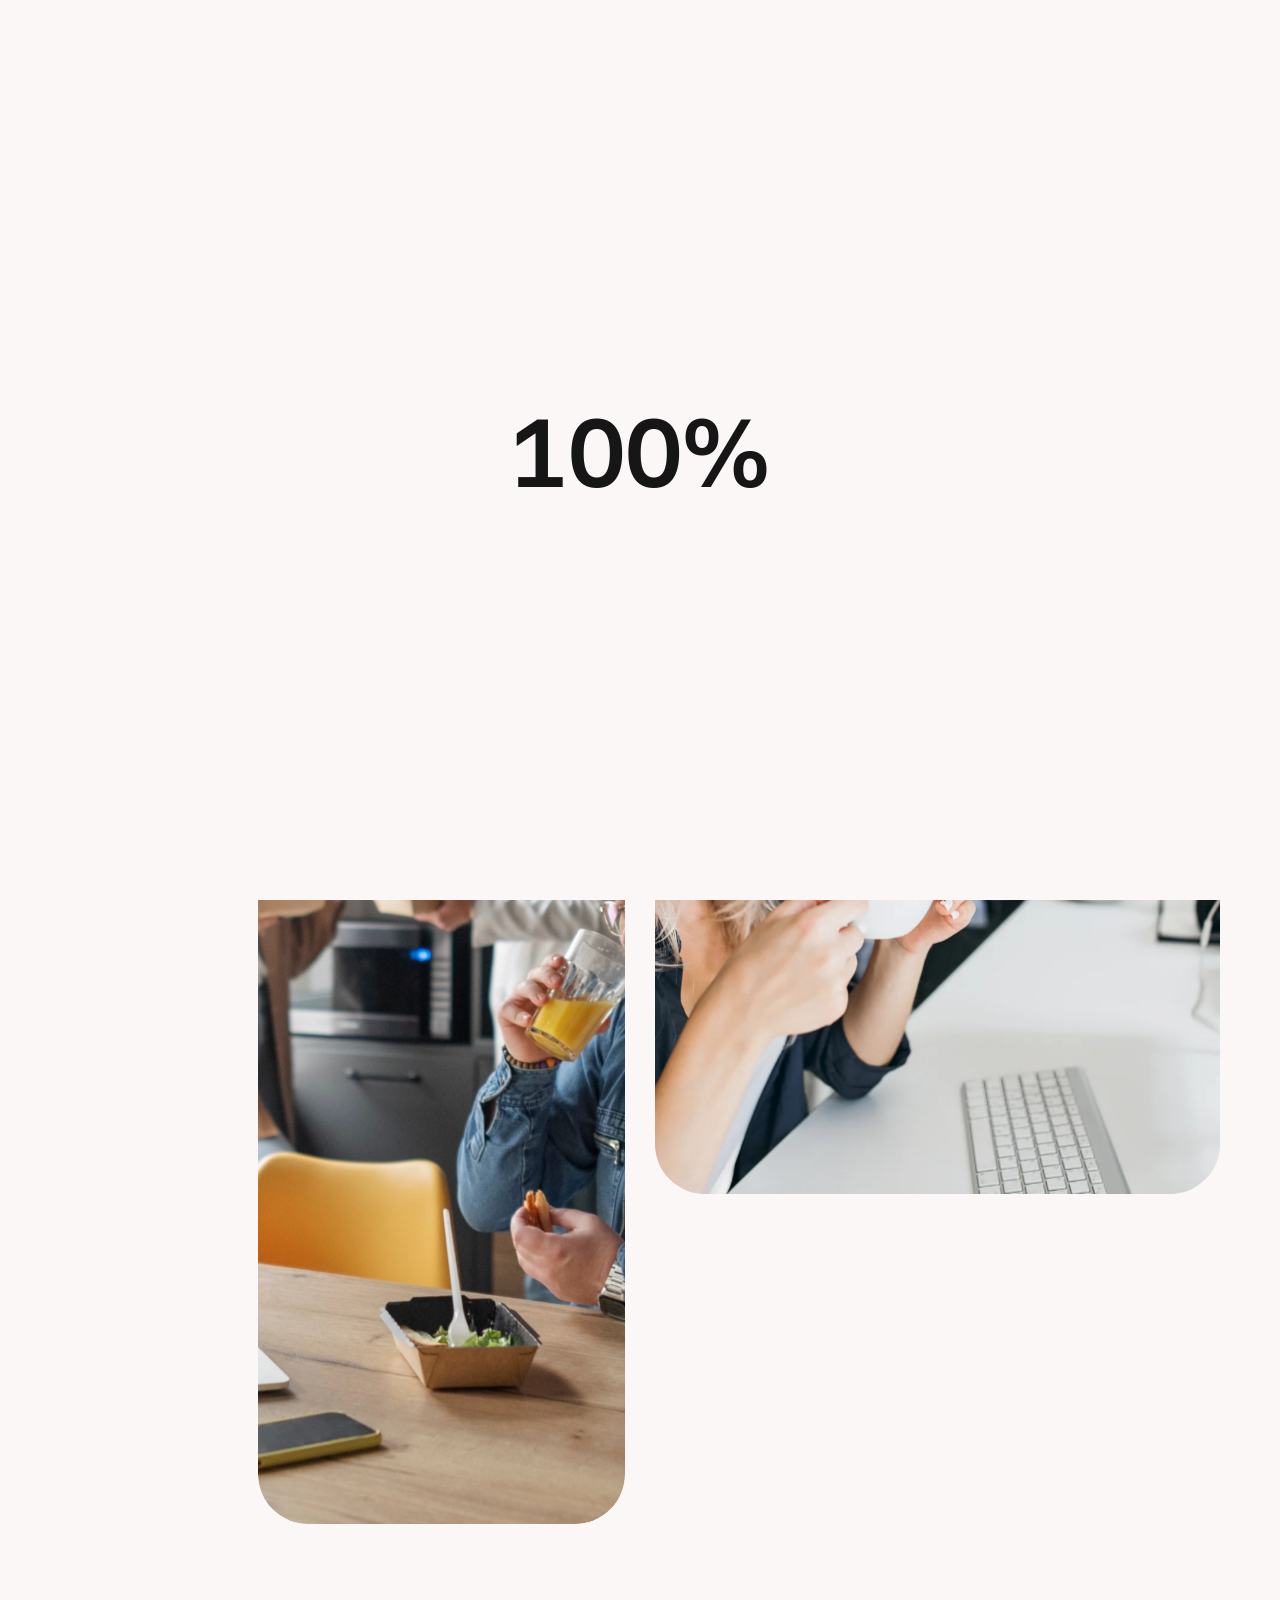
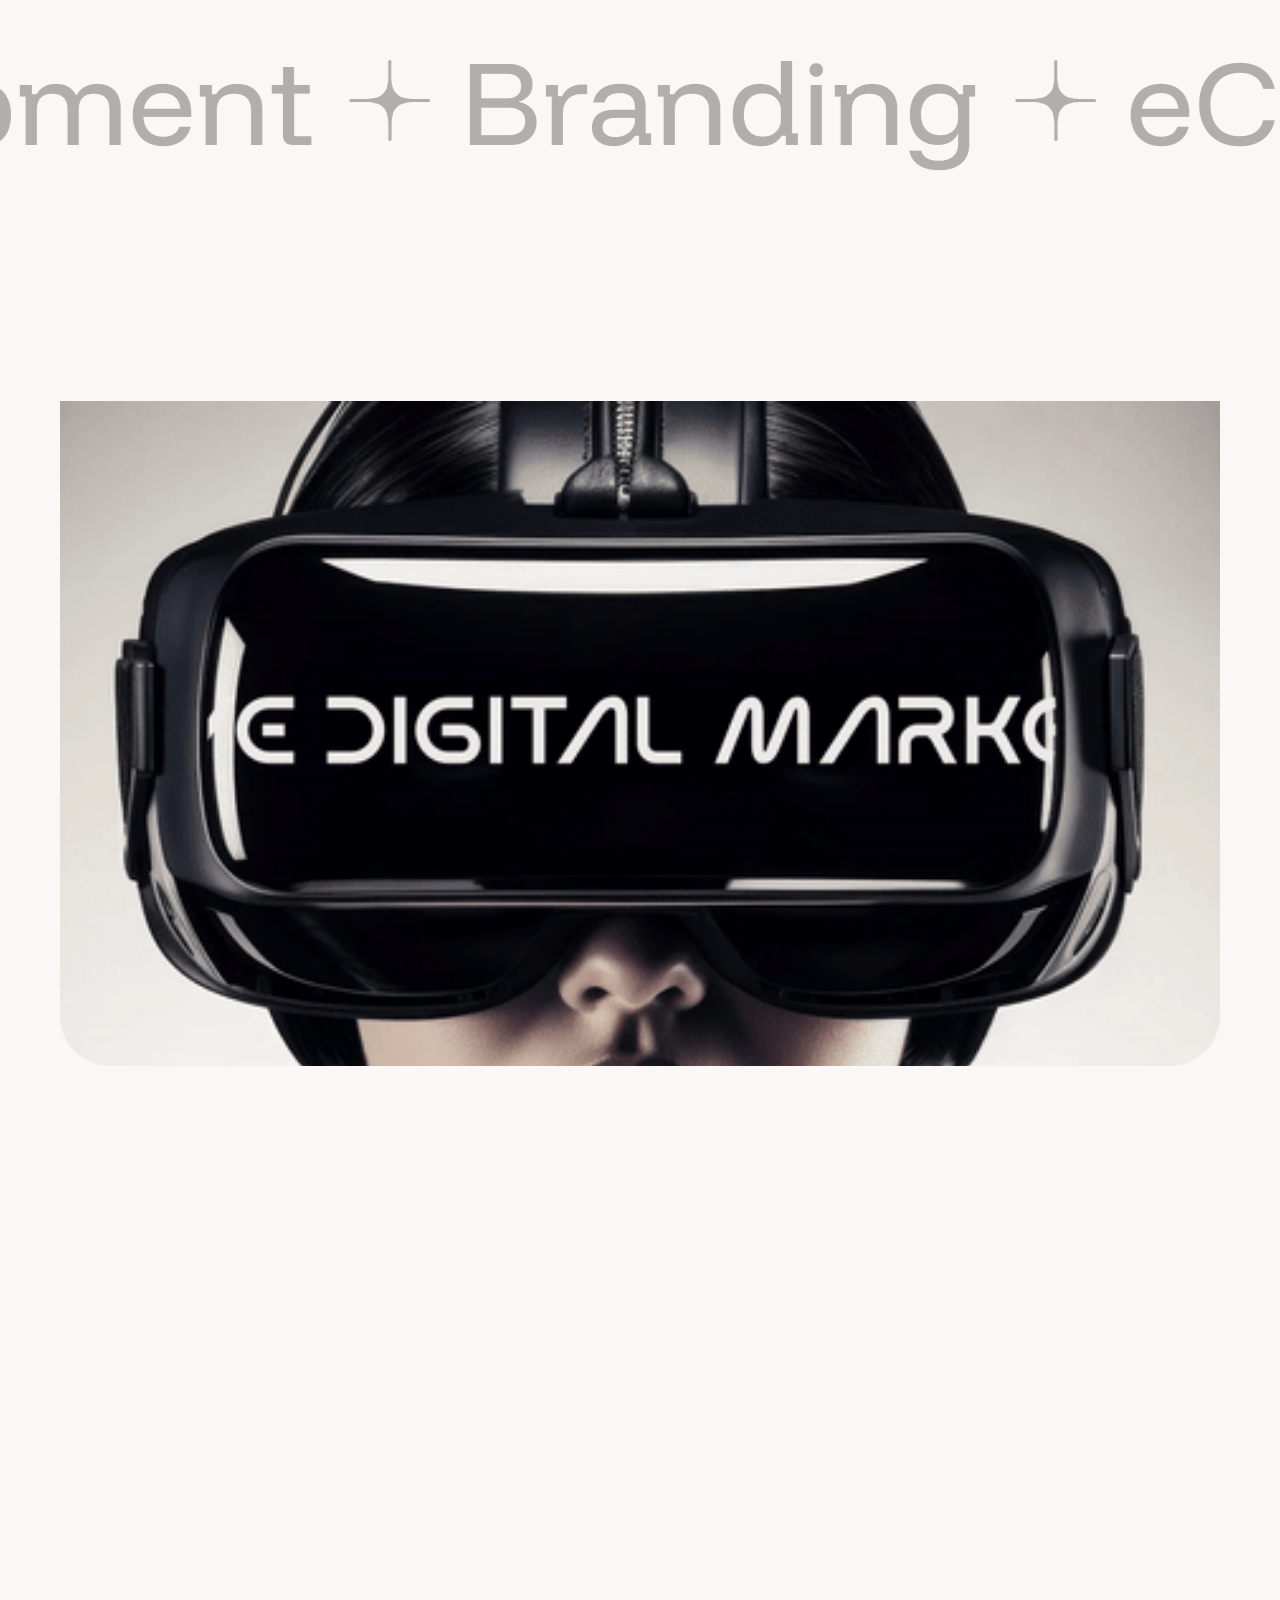
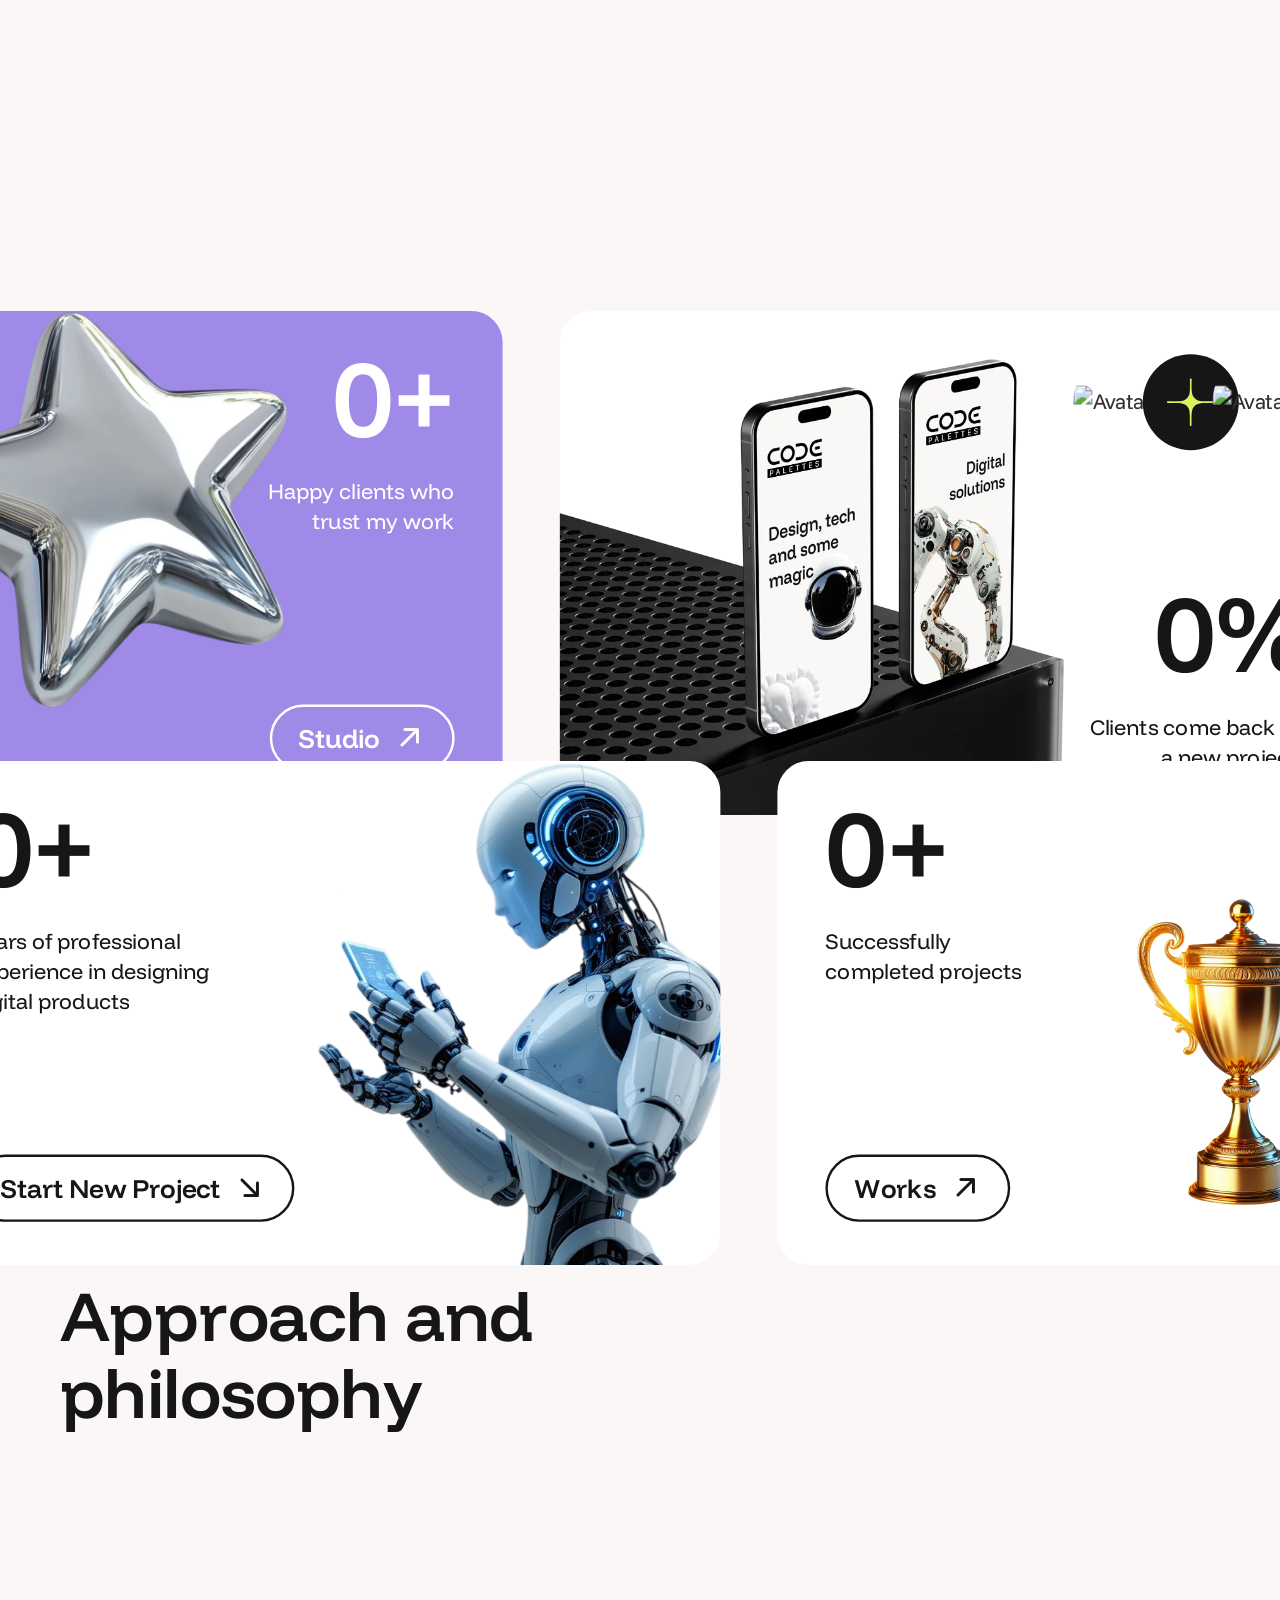
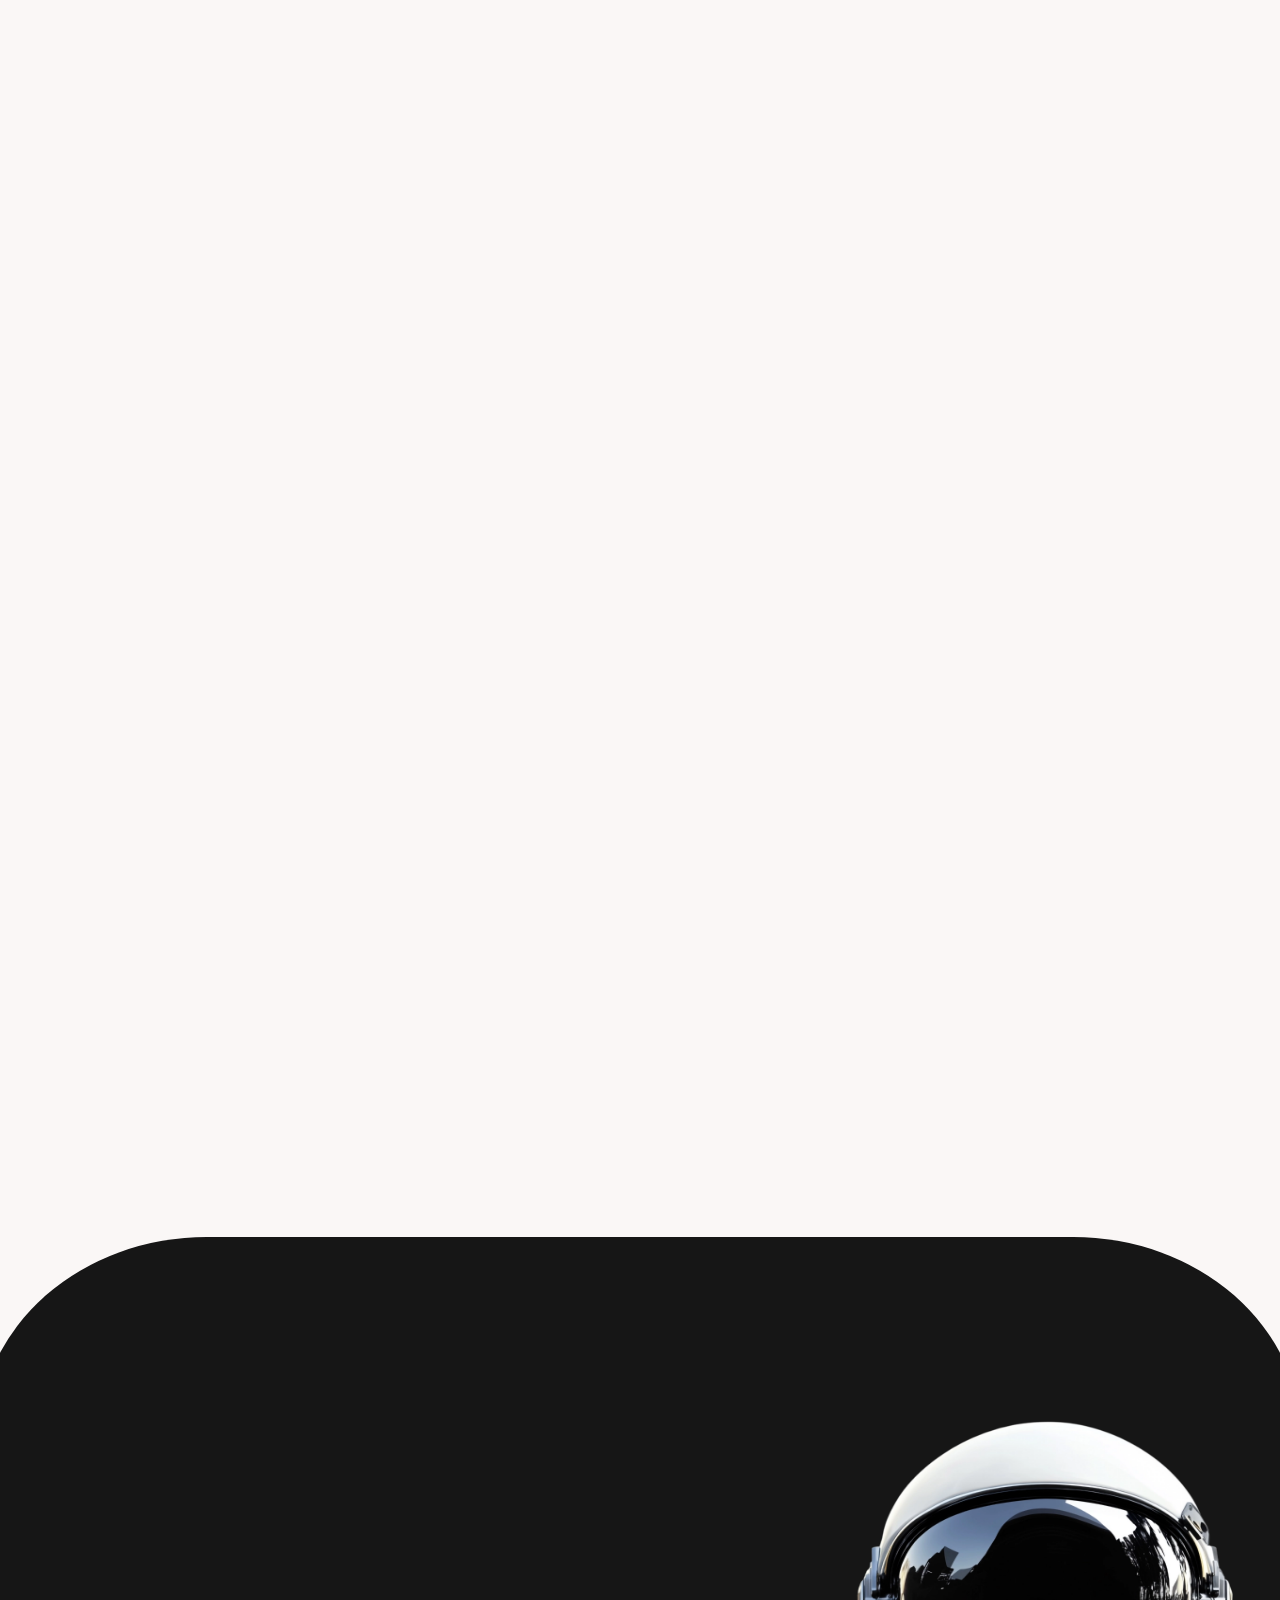
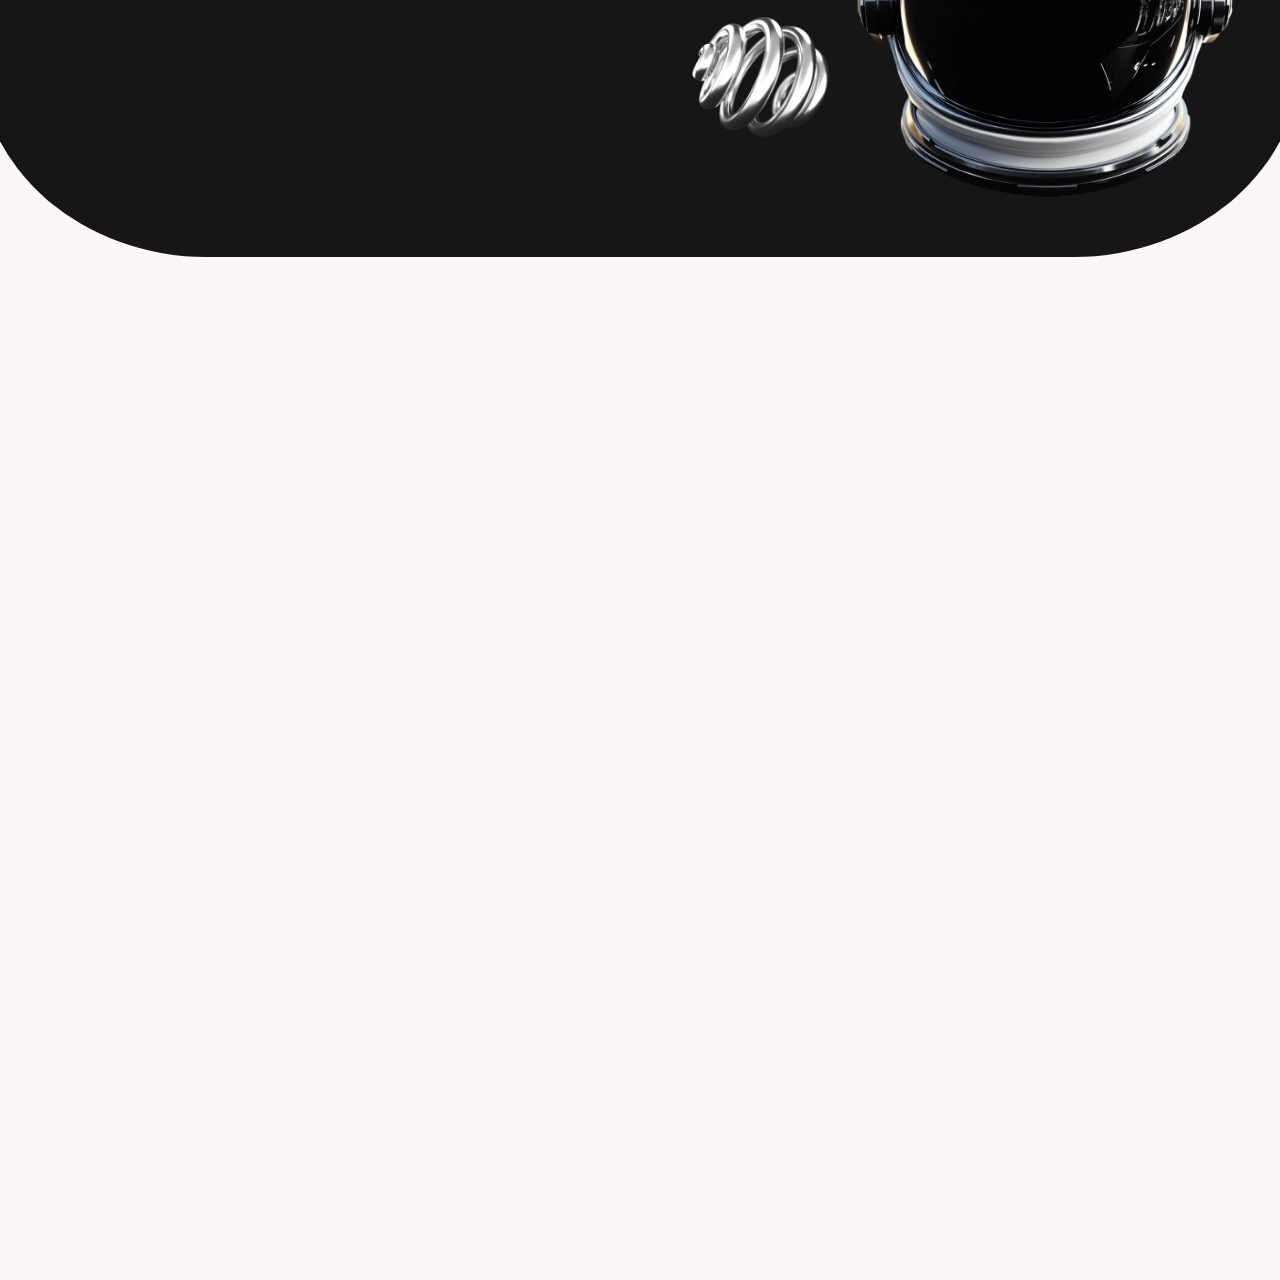
==== commit 984e86a5: "chnage in home page" ====
--- a/about-us.html
+++ b/about-us.html
@@ -433,7 +433,7 @@
                         <div class="col-12 col-md-6 mxd-team-cards__item mxd-grid-item no-margin-desktop animate-card-3">
                           <div class="mxd-team-cards__media anim-uni-in-up">
                             <div class="mxd-team-cards__photo">
-                              <img src="/img/about/sujata.jpeg" alt="">
+                              <img src="img/about/sujata.jpeg" alt="">
                             </div>
                             <div class="mxd-team-cards__socials">
                               <a class="btn btn-anim tag tag-default tag-permanent" href="https://www.linkedin.com/" target="_blank">
@@ -453,7 +453,7 @@
                         <div class="col-12 col-md-6 mxd-team-cards__item mxd-grid-item no-margin-desktop animate-card-3">
                           <div class="mxd-team-cards__media anim-uni-in-up">
                             <div class="mxd-team-cards__photo">
-                              <img src="/img/about/harshad.jpeg" alt="">
+                              <img src="img/about/harshad.jpeg" alt="">
                             </div>
                             <div class="mxd-team-cards__socials">
                               <a class="btn btn-anim tag tag-default tag-permanent" href="https://www.linkedin.com/" target="_blank">
@@ -671,7 +671,7 @@
                     <div class="row gx-0">
                       <div class="col-12 col-xl-2 mxd-grid-item no-margin">
                         <div class="mxd-approach-list__image anim-uni-in-up">
-                          <img src="/img/about/appr-01.webp" alt="Icon">
+                          <img src="img/about/appr-01.webp" alt="Icon">
                         </div>
                       </div>
                       <div class="col-12 col-xl-4 mxd-grid-item no-margin">
@@ -698,7 +698,7 @@
                     <div class="row gx-0">
                       <div class="col-12 col-xl-2 mxd-grid-item no-margin">
                         <div class="mxd-approach-list__image anim-uni-in-up">
-                          <img src="/img/about/appr-02.webp" alt="Icon">
+                          <img src="img/about/appr-02.webp" alt="Icon">
                         </div>
                       </div>
                       <div class="col-12 col-xl-4 mxd-grid-item no-margin">
@@ -725,7 +725,7 @@
                     <div class="row gx-0">
                       <div class="col-12 col-xl-2 mxd-grid-item no-margin">
                         <div class="mxd-approach-list__image anim-uni-in-up">
-                          <img src="/img/about/appr-03.webp" alt="Icon">
+                          <img src="img/about/appr-03.webp" alt="Icon">
                         </div>
                       </div>
                       <div class="col-12 col-xl-4 mxd-grid-item no-margin">
@@ -752,7 +752,7 @@
                     <div class="row gx-0">
                       <div class="col-12 col-xl-2 mxd-grid-item no-margin">
                         <div class="mxd-approach-list__image anim-uni-in-up">
-                          <img src="/img/about/appr-04.webp" alt="Icon">
+                          <img src="img/about/appr-04.webp" alt="Icon">
                         </div>
                       </div>
                       <div class="col-12 col-xl-4 mxd-grid-item no-margin">
@@ -779,7 +779,7 @@
                     <div class="row gx-0">
                       <div class="col-12 col-xl-2 mxd-grid-item no-margin">
                         <div class="mxd-approach-list__image anim-uni-in-up">
-                          <img src="/img/about/appr-05.webp" alt="Icon">
+                          <img src="img/about/appr-05.webp" alt="Icon">
                         </div>
                       </div>
                       <div class="col-12 col-xl-4 mxd-grid-item no-margin">
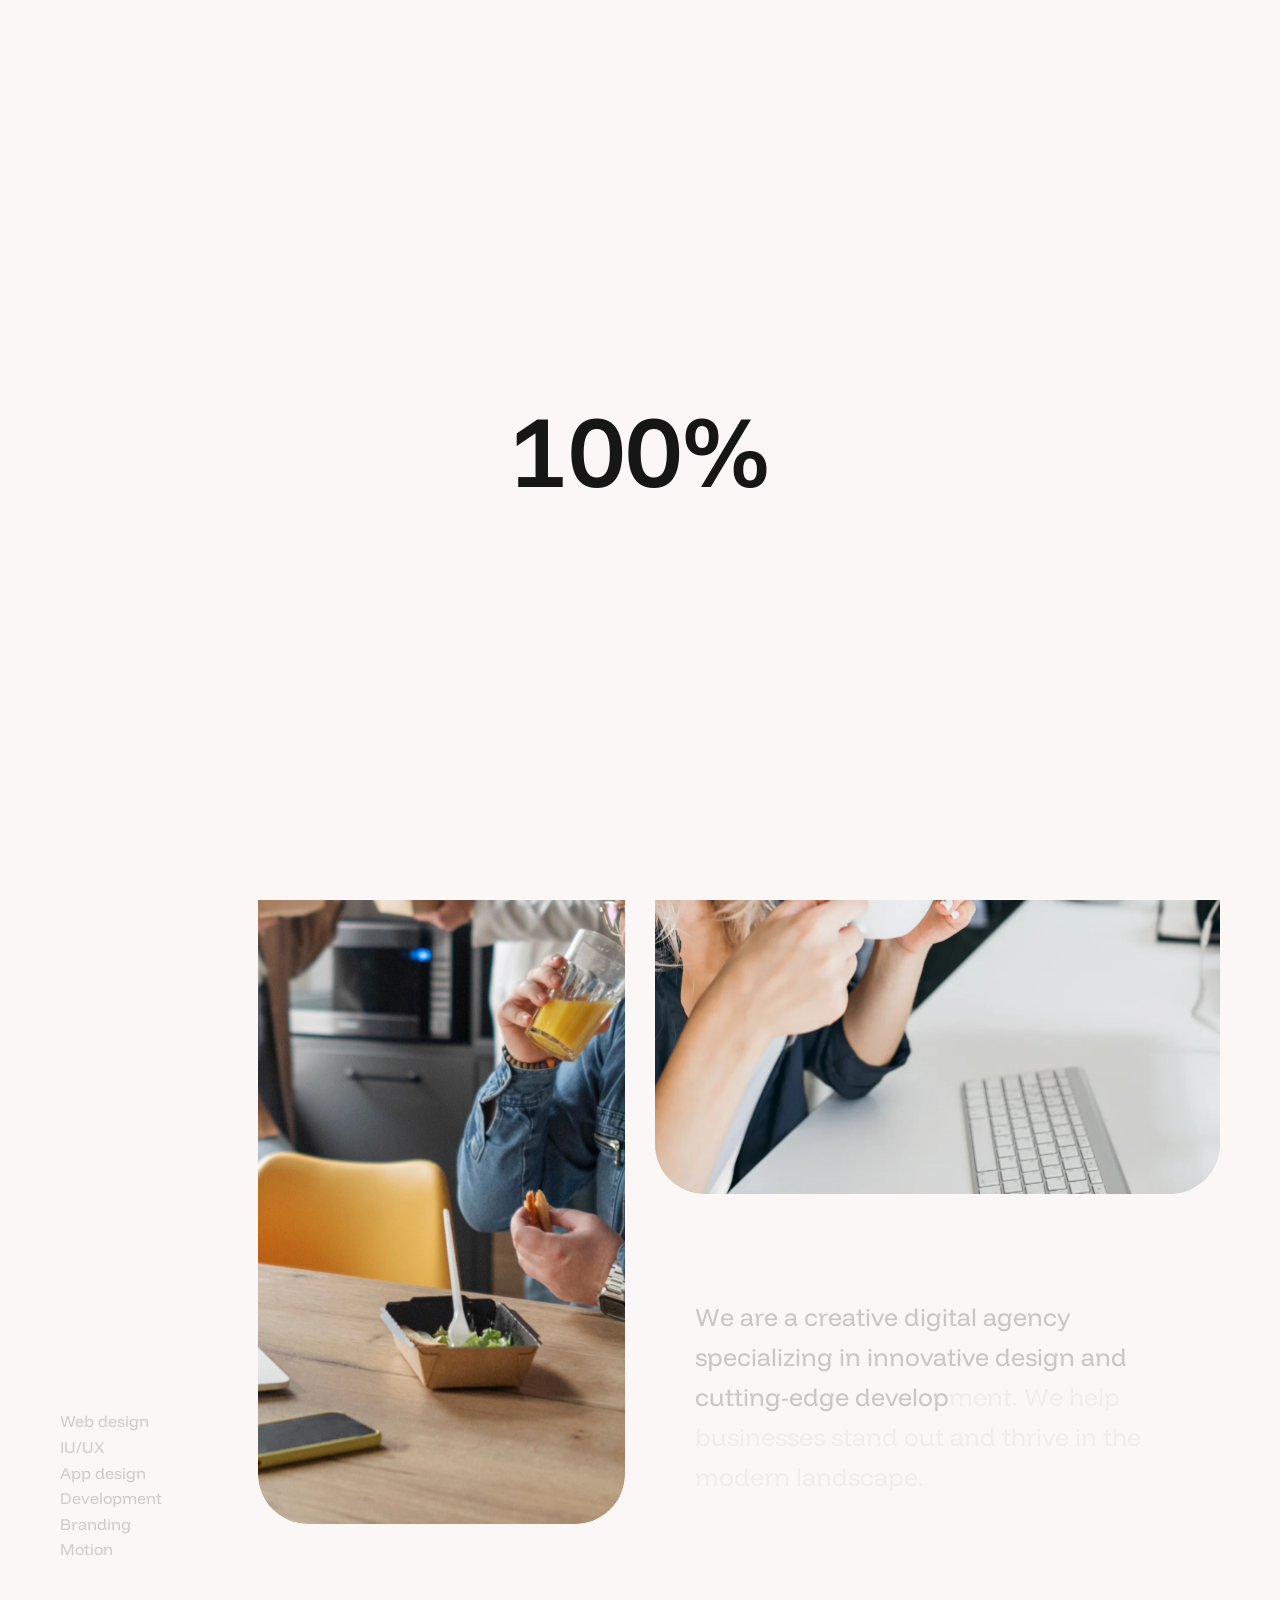
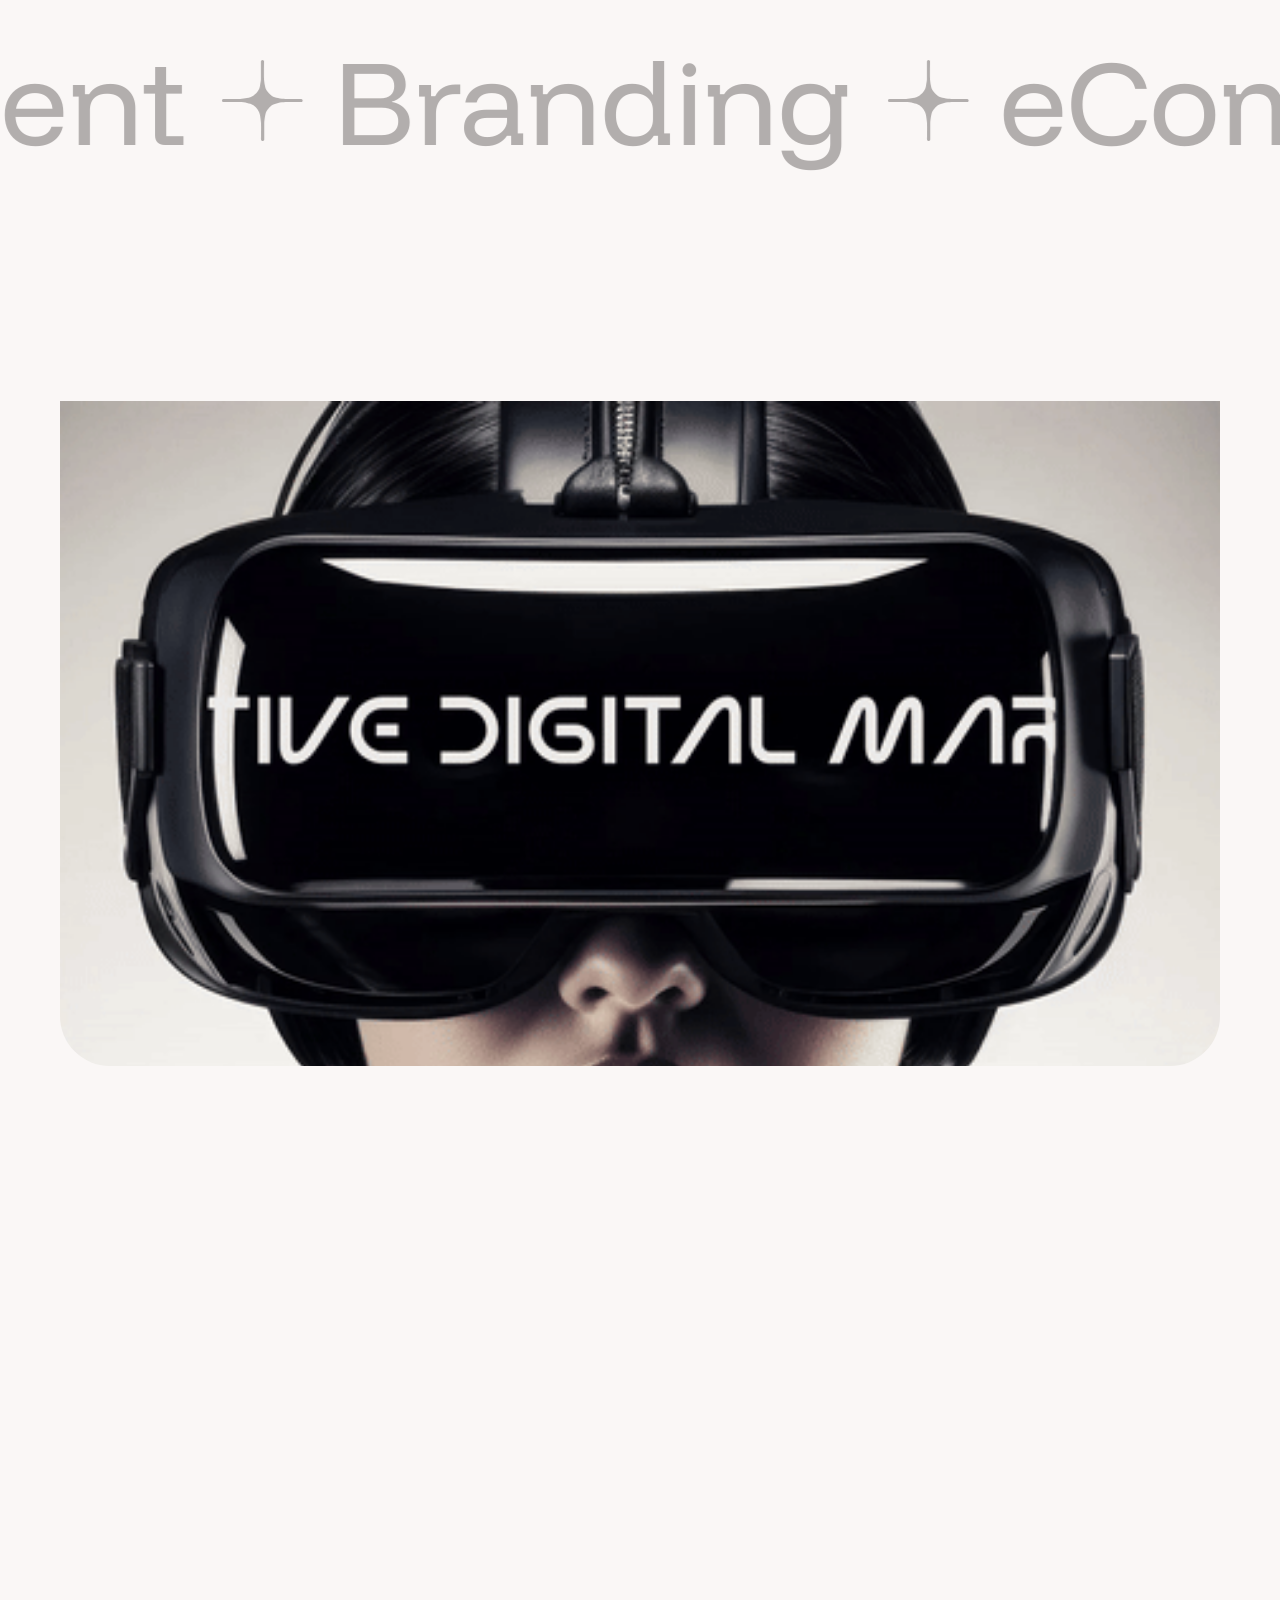
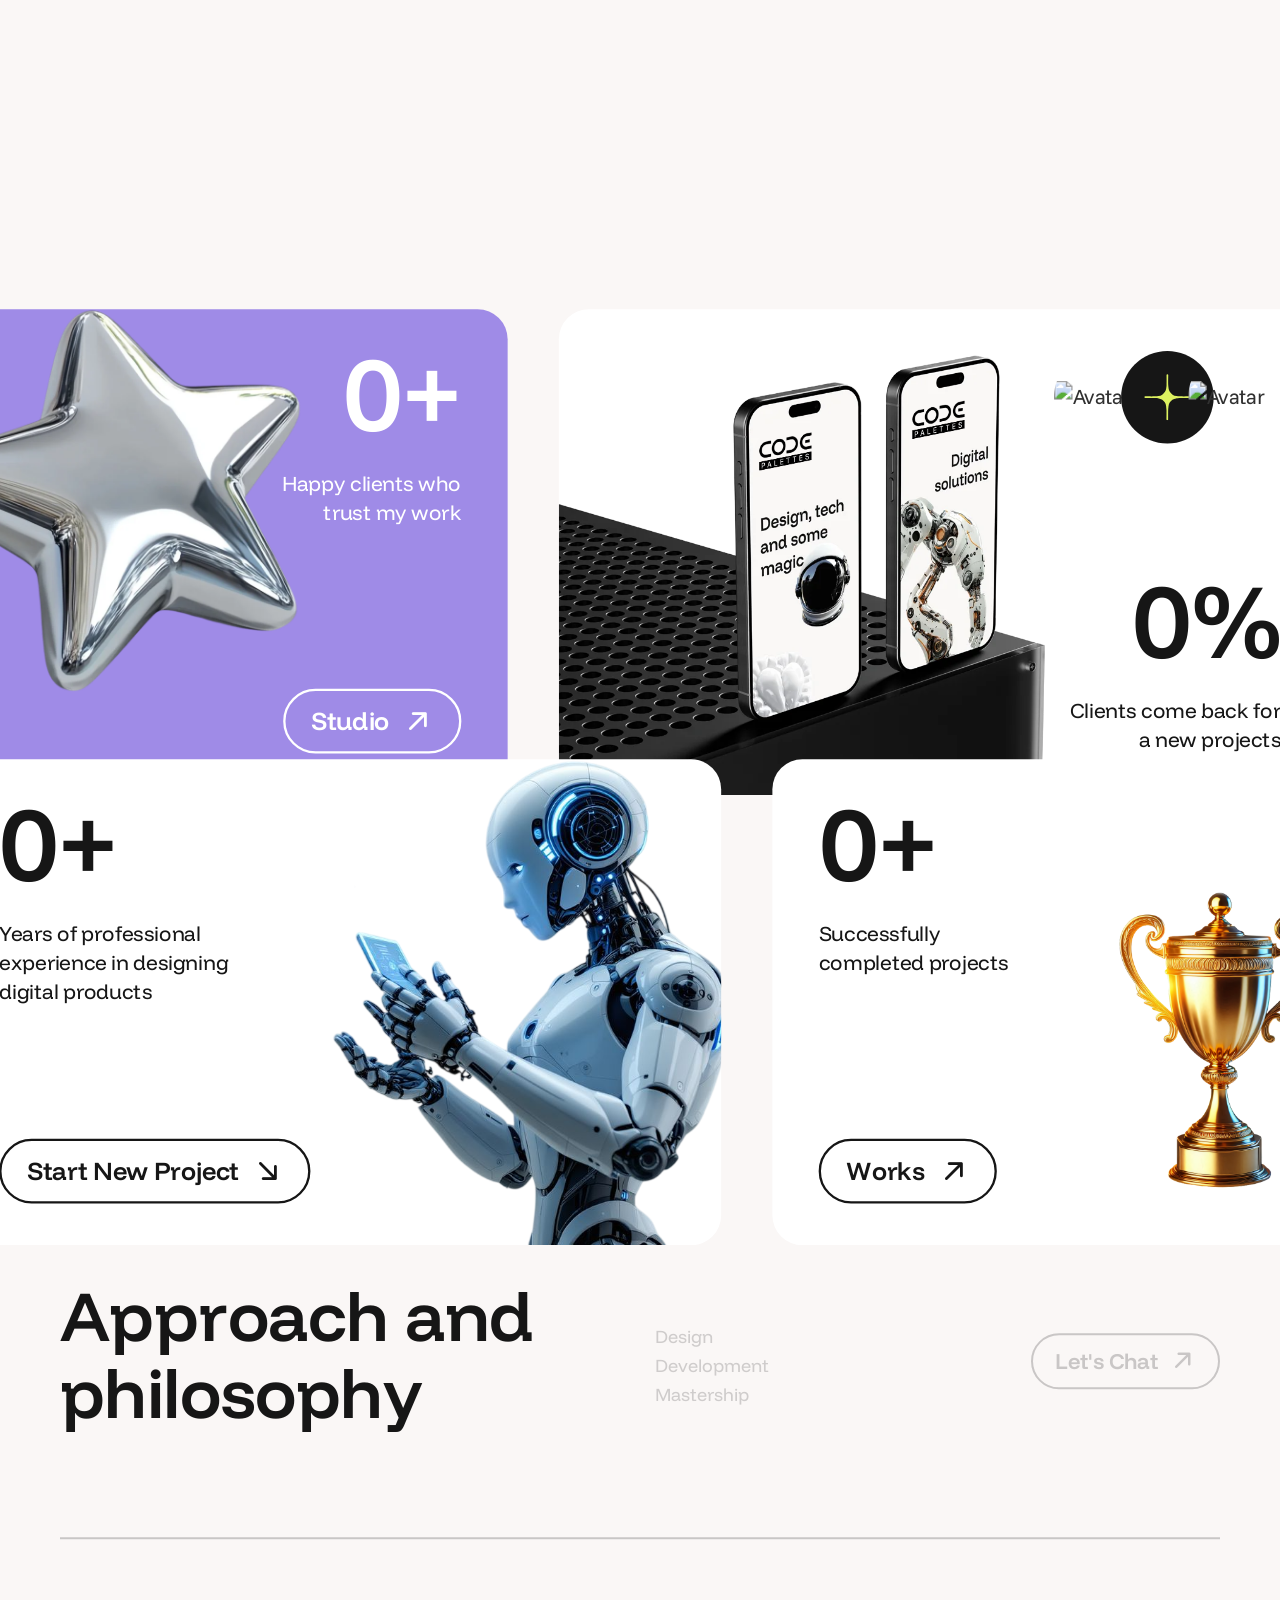
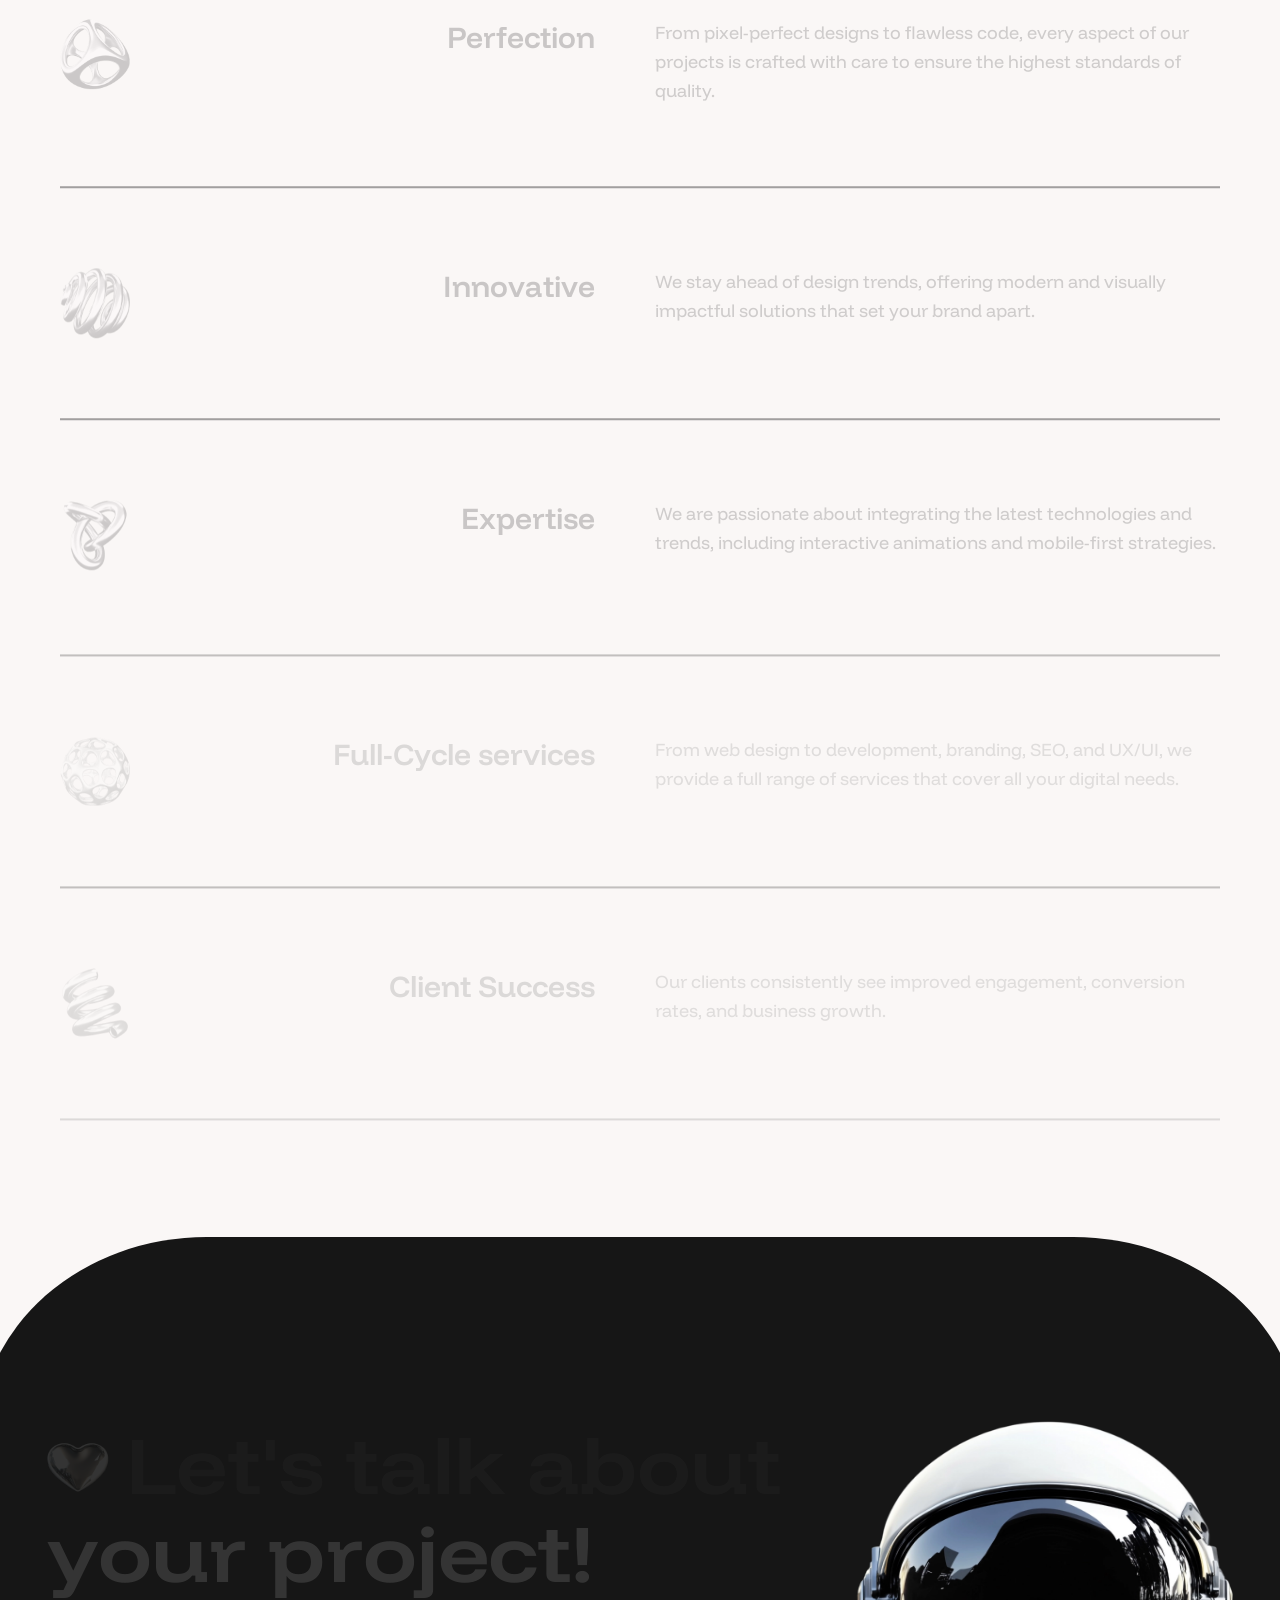
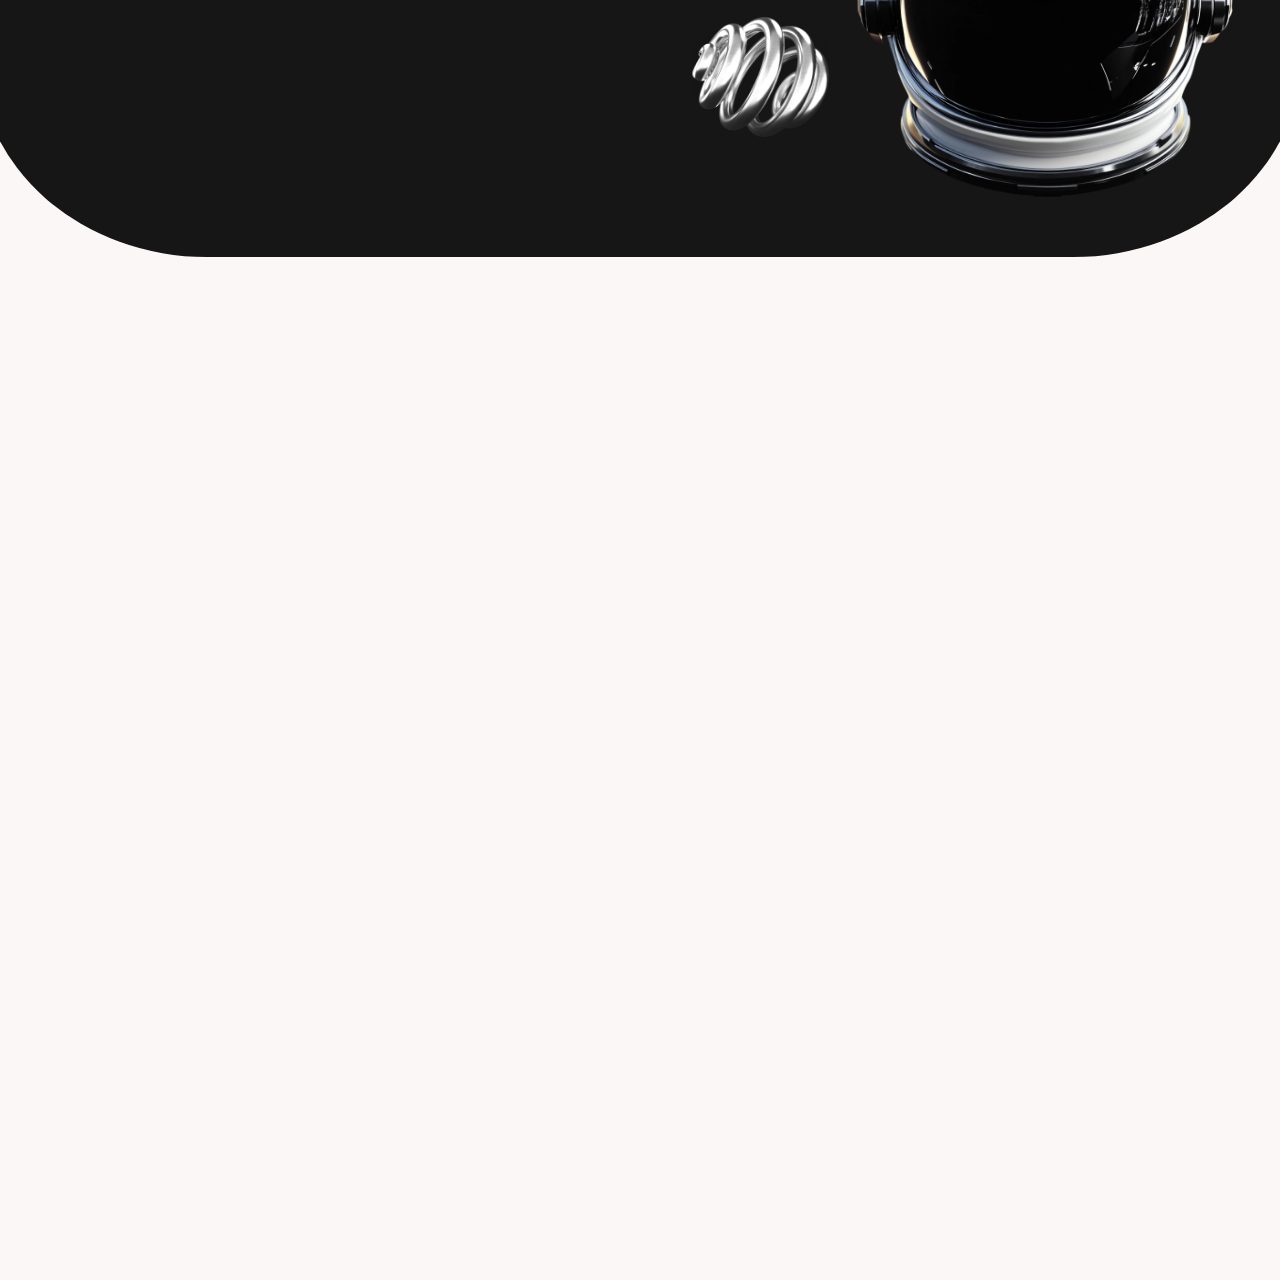
==== commit b719ea03: "chnage in home page" ====
--- a/about-us.html
+++ b/about-us.html
@@ -106,13 +106,13 @@
                     </a>
                   </li>
                   <li class="main-menu__item">
-                    <a class="main-menu__link btn btn-anim" href="contact.html">
-                      <span class="btn-caption">Home</span>
+                    <a class="main-menu__link btn btn-anim" href="services.html">
+                      <span class="btn-caption">Services</span>
                     </a>
                   </li>
                   <li class="main-menu__item">
                     <a class="main-menu__link btn btn-anim" href="contact.html">
-                      <span class="btn-caption">Home</span>
+                      <span class="btn-caption">Contact Us</span>
                     </a>
                   </li>
                 </ul>
